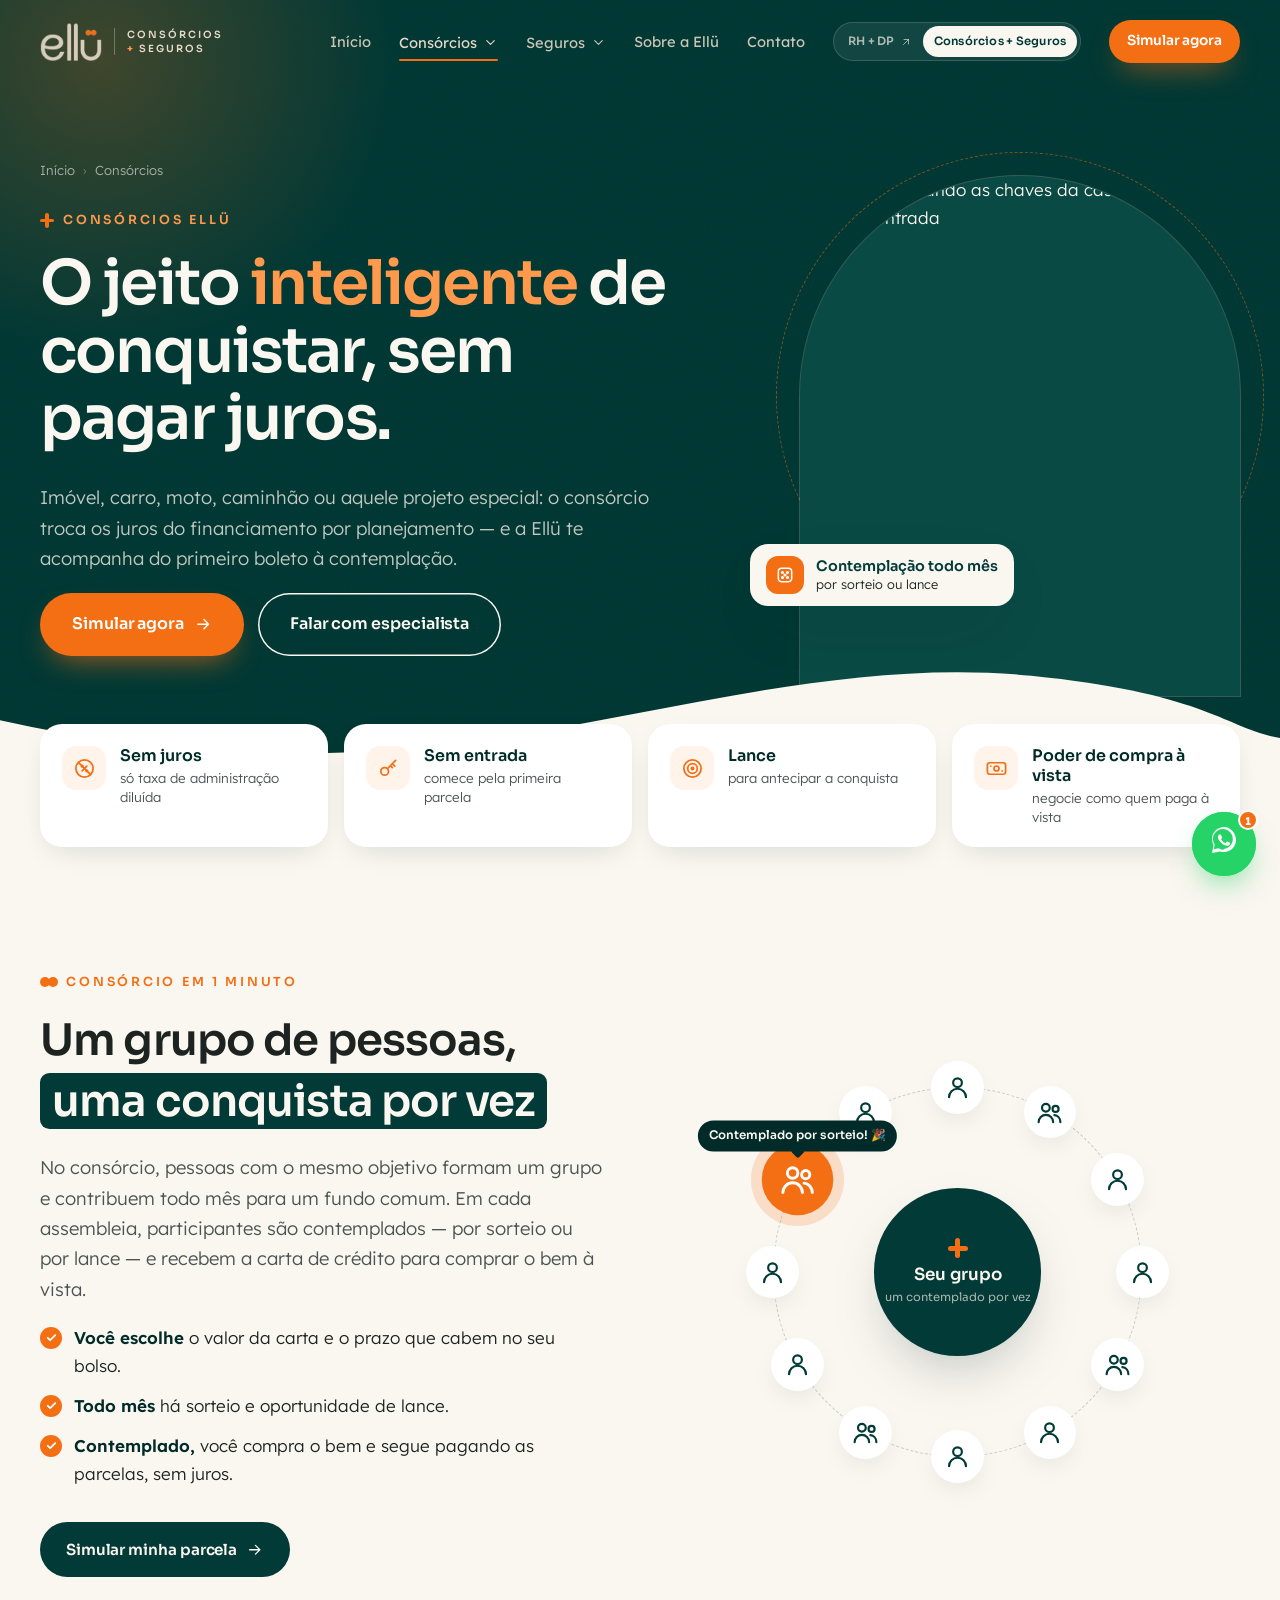
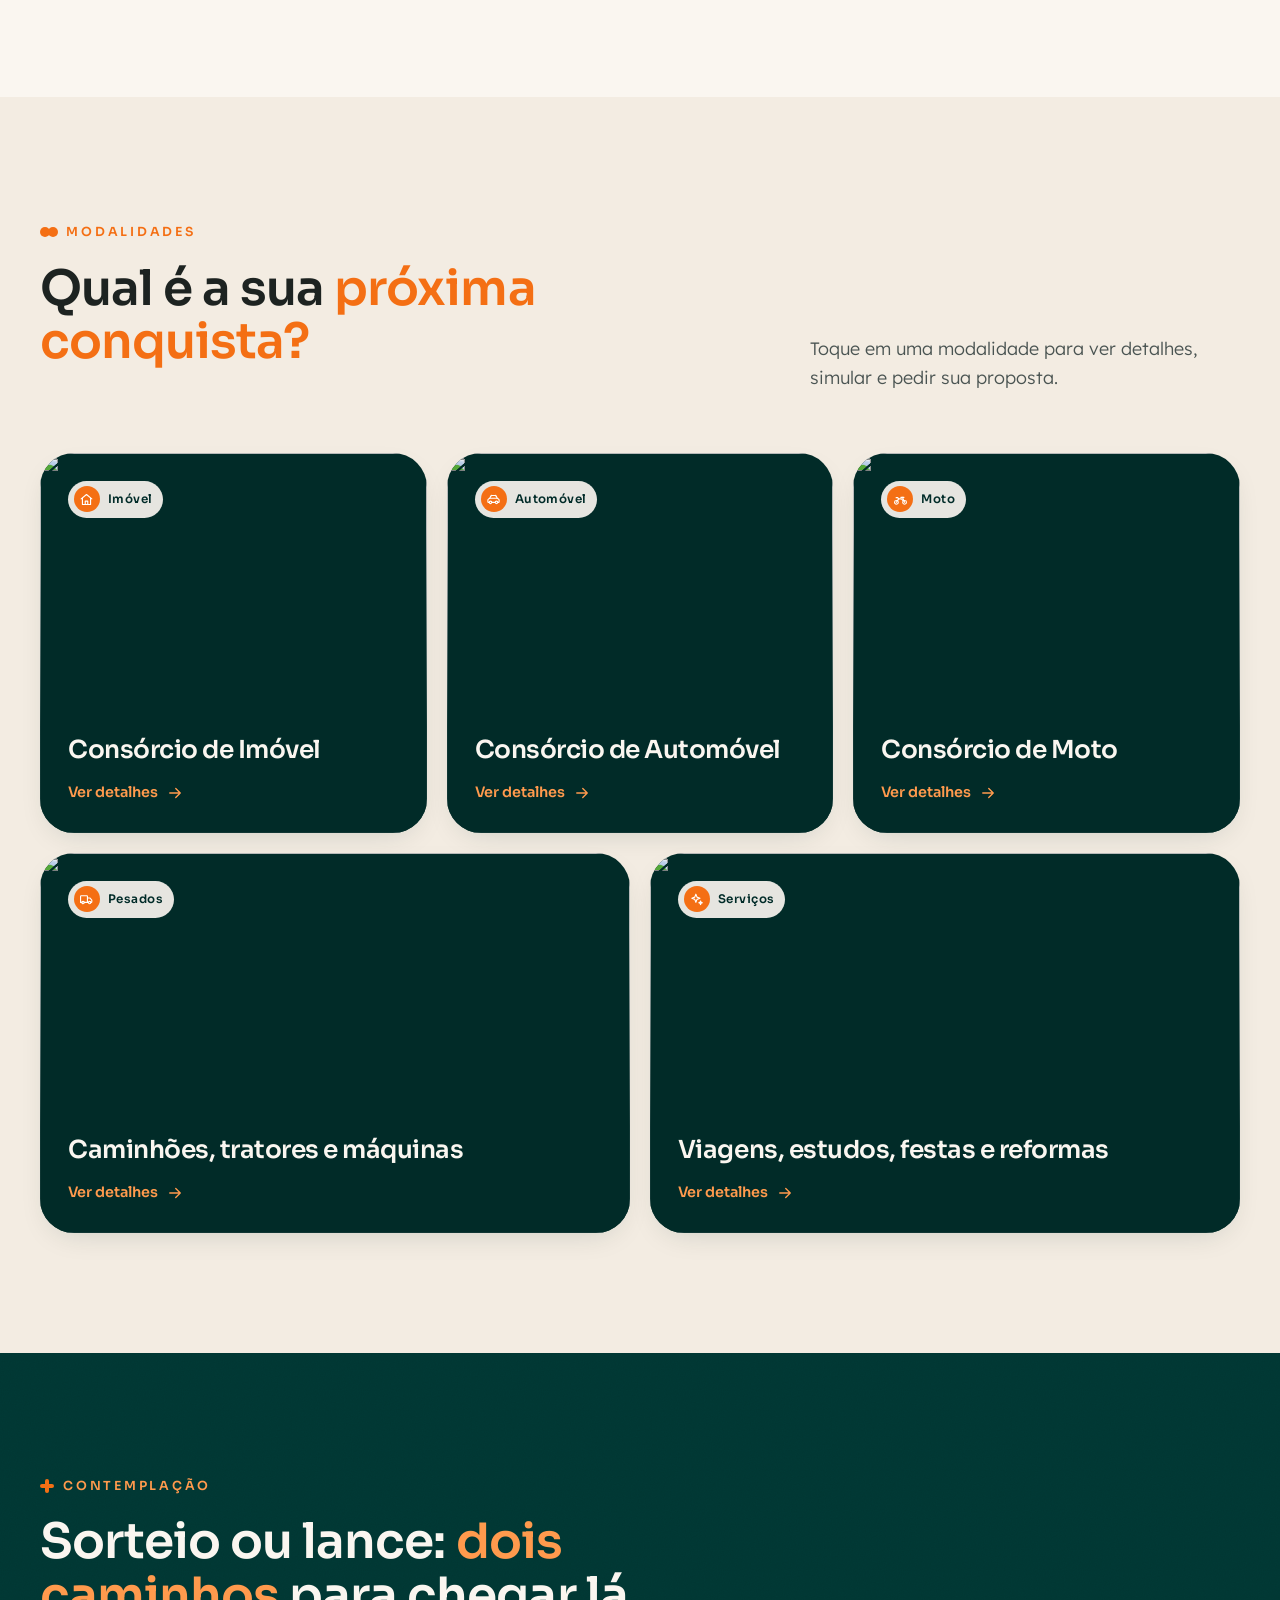
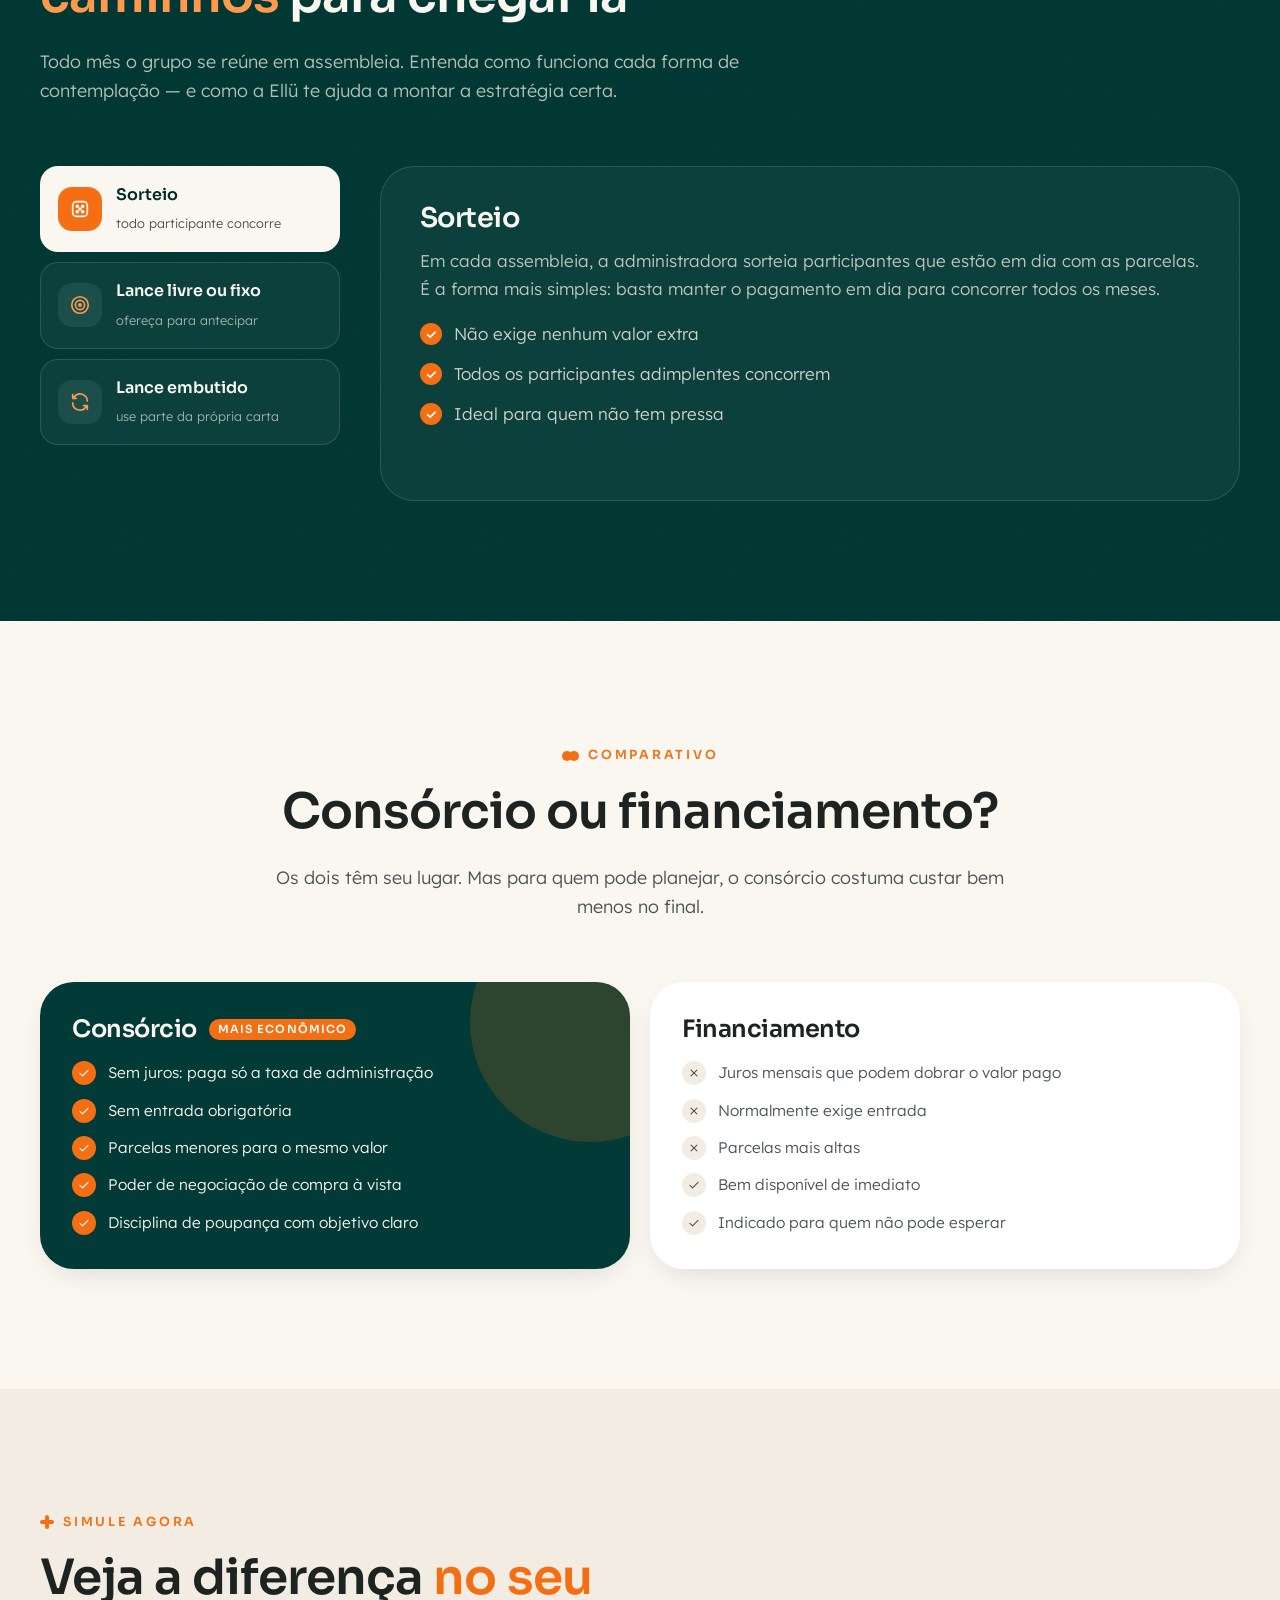
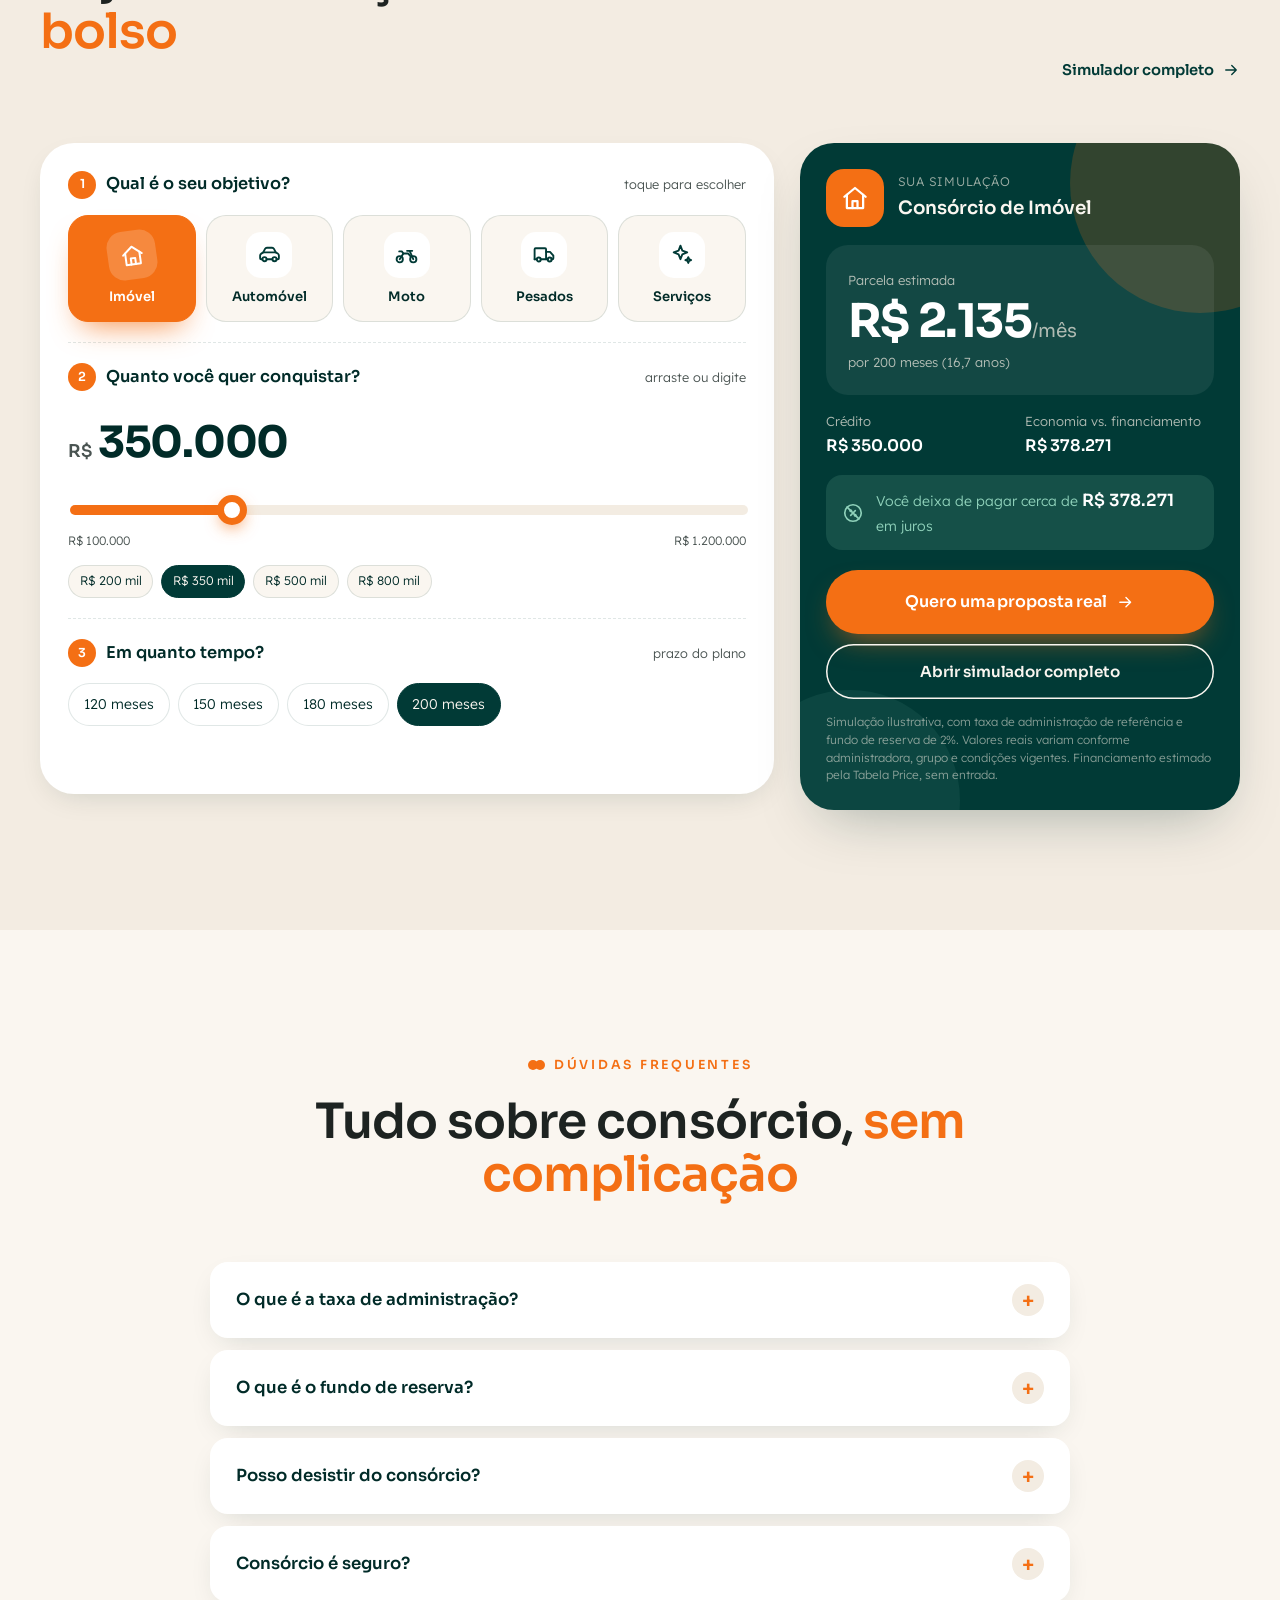
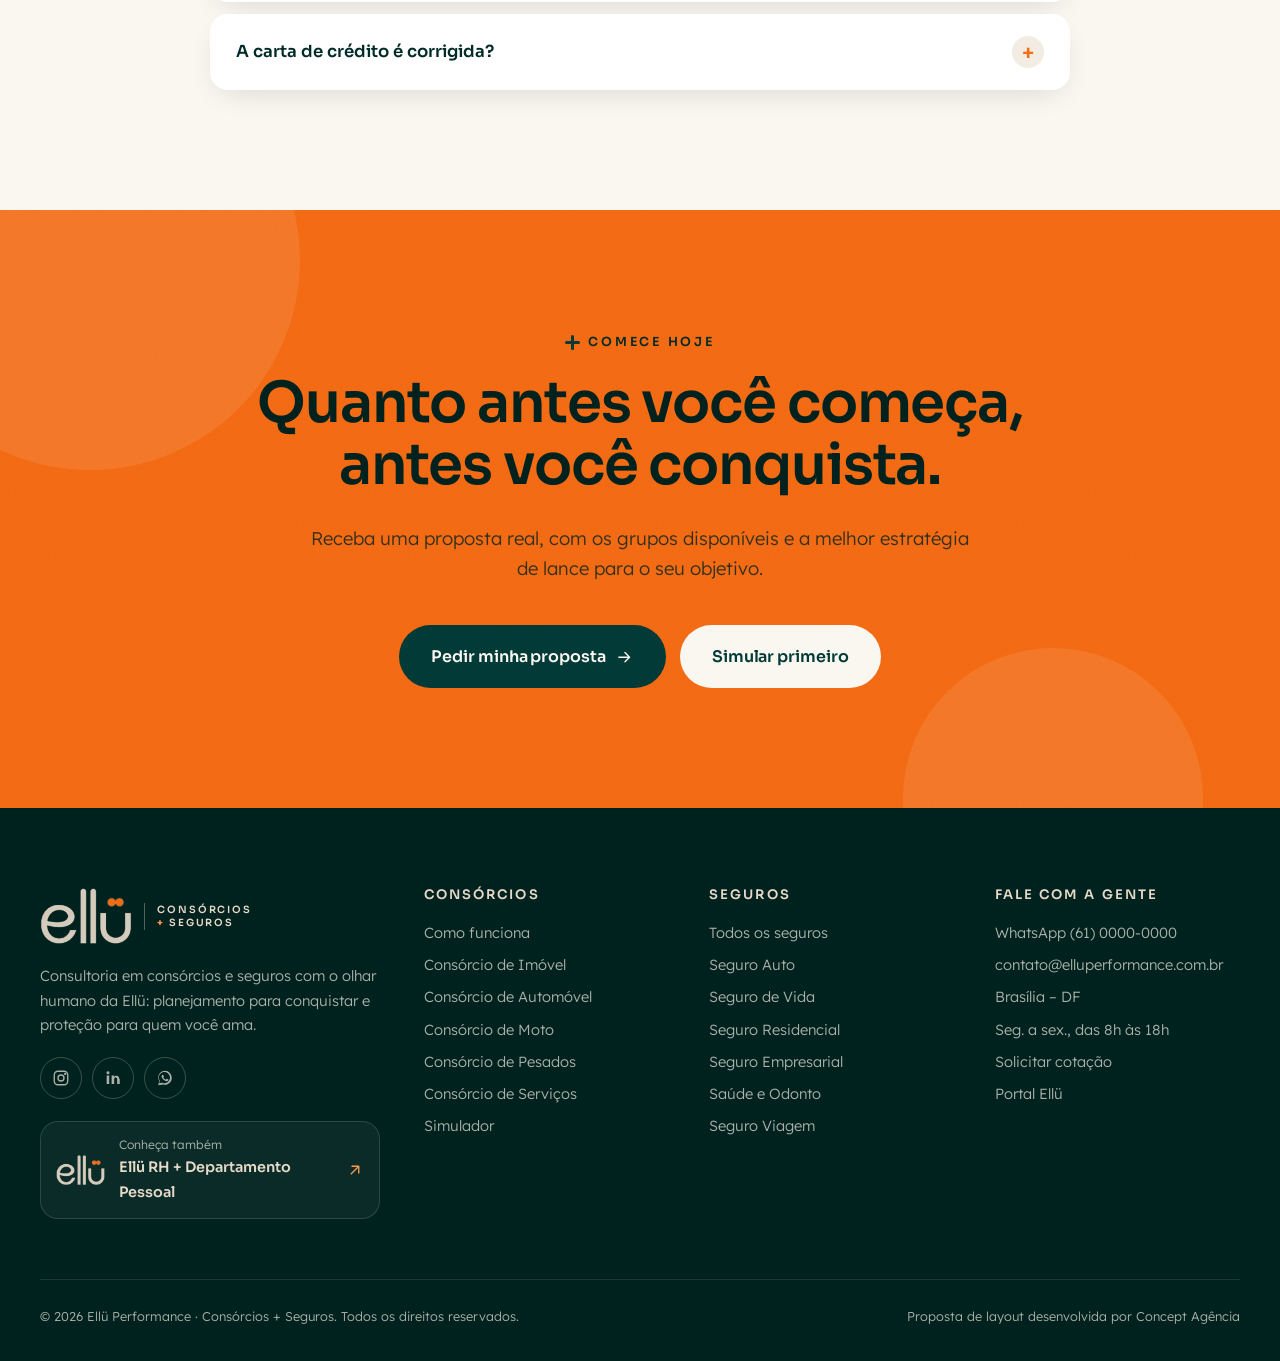
==== consorcios.html @ f81eda86 "Ellü Consórcios + Seguros: portal de escolha e site completo (proposta de layout) Portal interativo " ====
<!DOCTYPE html>
<html lang="pt-BR">
<head>
  <meta charset="UTF-8">
  <meta name="viewport" content="width=device-width, initial-scale=1">
  <title>Consórcios — Ellü Consórcios + Seguros</title>
  <meta name="description" content="Consórcio de imóvel, automóvel, moto, pesados e serviços: conquiste sem juros e com planejamento, com a consultoria da Ellü.">
  <meta name="robots" content="noindex, nofollow">
  <meta name="theme-color" content="#013A36">
  <link rel="icon" href="assets/img/logo-green.png">
  <link rel="preconnect" href="https://fonts.googleapis.com">
  <link rel="preconnect" href="https://fonts.gstatic.com" crossorigin>
  <link href="https://fonts.googleapis.com/css2?family=Lexend:wght@300;400;500&family=Sora:wght@300;400;600;700&display=swap" rel="stylesheet">
  <link rel="stylesheet" href="assets/css/style.css">
</head>
<body>
<script src="assets/js/data.js"></script>
<div data-header="consorcios"></div>

<main>
  <section class="page-hero page-hero--split grain on-dark">
    <div class="container">
      <div class="ph-copy">
        <nav class="crumbs reveal" aria-label="Você está em"><a href="home.html">Início</a><span aria-hidden="true">›</span><span>Consórcios</span></nav>
        <span class="eyebrow reveal"><span class="plus-mark"></span> Consórcios Ellü</span>
        <h1 class="reveal" data-delay="1">O jeito <span class="hl">inteligente</span> de conquistar, sem pagar juros.</h1>
        <p class="lead reveal" data-delay="2">Imóvel, carro, moto, caminhão ou aquele projeto especial: o consórcio troca os juros do financiamento por planejamento — e a Ellü te acompanha do primeiro boleto à contemplação.</p>
        <div class="btn-row reveal" data-delay="3">
          <a href="simulador.html" class="btn btn--orange btn--lg">Simular agora <i data-ico="arrow" style="width:1.15em;height:1.15em"></i></a>
          <a href="cotacao.html?g=consorcio" data-cotar="consorcio" data-origem="consórcios - hero" class="btn btn--ghost btn--lg">Falar com especialista</a>
        </div>
      </div>
      <div class="ph-visual reveal" data-delay="2">
        <span class="ring"></span>
        <div class="arch"><img src="https://images.unsplash.com/photo-1741156386380-0236c72eb6f9?auto=format&fit=crop&w=900&q=72" alt="Pessoa segurando as chaves da casa nova na porta de entrada"></div>
        <div class="float-card"><span class="ico" data-ico="dice"></span><span><strong>Contemplação todo mês</strong>por sorteio ou lance</span></div>
      </div>
    </div>
    <svg class="wave" viewBox="0 0 1440 120" preserveAspectRatio="none" aria-hidden="true"><path fill="#FAF6F0" d="M0 70c180 40 360 50 560 20S960 0 1160 20s220 60 280 70v30H0z"/></svg>
  </section>

  <div class="container">
    <div class="facts">
      <div class="fact reveal"><span class="ic" data-ico="noPercent"></span><span><b>Sem juros</b><span>só taxa de administração diluída</span></span></div>
      <div class="fact reveal" data-delay="1"><span class="ic" data-ico="key"></span><span><b>Sem entrada</b><span>comece pela primeira parcela</span></span></div>
      <div class="fact reveal" data-delay="2"><span class="ic" data-ico="target"></span><span><b>Lance</b><span>para antecipar a conquista</span></span></div>
      <div class="fact reveal" data-delay="3"><span class="ic" data-ico="cash"></span><span><b>Poder de compra à vista</b><span>negocie como quem paga à vista</span></span></div>
    </div>
  </div>

  <!-- O QUE É -->
  <section class="sec">
    <div class="container split">
      <div>
        <span class="eyebrow reveal"><span class="dots"></span> Consórcio em 1 minuto</span>
        <h2 class="reveal" data-delay="1">Um grupo de pessoas, <span class="hl-box">uma conquista por vez</span></h2>
        <p class="reveal lead" data-delay="2">No consórcio, pessoas com o mesmo objetivo formam um grupo e contribuem todo mês para um fundo comum. Em cada assembleia, participantes são contemplados — por sorteio ou por lance — e recebem a carta de crédito para comprar o bem à vista.</p>
        <ul class="check-list reveal" data-delay="3">
          <li><span><b>Você escolhe</b> o valor da carta e o prazo que cabem no seu bolso.</span></li>
          <li><span><b>Todo mês</b> há sorteio e oportunidade de lance.</span></li>
          <li><span><b>Contemplado,</b> você compra o bem e segue pagando as parcelas, sem juros.</span></li>
        </ul>
        <a href="simulador.html" class="btn btn--green reveal" data-delay="4">Simular minha parcela <i data-ico="arrow" style="width:1.15em;height:1.15em"></i></a>
      </div>
      <div class="reveal" data-delay="2">
        <div class="group-wheel" aria-label="Animação: um grupo de consórcio com participantes sendo contemplados">
          <span class="orbit"></span>
          <div class="core"><div><span class="plus-mark"></span><b>Seu grupo</b><small>um contemplado por vez</small></div></div>
        </div>
      </div>
    </div>
  </section>

  <!-- MODALIDADES -->
  <section class="sec sec--cream">
    <div class="container">
      <div class="sec-head sec-head--row">
        <div>
          <span class="eyebrow reveal"><span class="dots"></span> Modalidades</span>
          <h2 class="reveal" data-delay="1">Qual é a sua <span class="hl">próxima conquista?</span></h2>
        </div>
        <p class="reveal muted" data-delay="2" style="max-width:24em;margin:0">Toque em uma modalidade para ver detalhes, simular e pedir sua proposta.</p>
      </div>
      <div class="mods mods--5">
        <a class="mod reveal" data-tilt="6" href="servico.html?s=consorcio-imovel"><span class="mod__img"><img src="https://images.unsplash.com/photo-1758227365187-016878604d94?auto=format&fit=crop&w=800&q=70" alt=""></span><span class="tag"><i data-ico="house"></i> Imóvel</span><div class="mod__body"><h3>Consórcio de Imóvel</h3><p>Casa, apartamento, terreno, construção ou reforma — com FGTS e até 200 meses.</p><span class="more">Ver detalhes <i data-ico="arrow"></i></span></div></a>
        <a class="mod reveal" data-delay="1" data-tilt="6" href="servico.html?s=consorcio-auto"><span class="mod__img"><img src="https://images.unsplash.com/photo-1671719367451-7bf05ae9549c?auto=format&fit=crop&w=800&q=70" alt=""></span><span class="tag"><i data-ico="car"></i> Automóvel</span><div class="mod__body"><h3>Consórcio de Automóvel</h3><p>Carro 0 km ou seminovo, de qualquer marca, com parcelas sem juros.</p><span class="more">Ver detalhes <i data-ico="arrow"></i></span></div></a>
        <a class="mod reveal" data-delay="2" data-tilt="6" href="servico.html?s=consorcio-moto"><span class="mod__img"><img src="https://images.unsplash.com/photo-1558981806-ec527fa84c39?auto=format&fit=crop&w=800&q=70" alt=""></span><span class="tag"><i data-ico="moto"></i> Moto</span><div class="mod__body"><h3>Consórcio de Moto</h3><p>Do dia a dia à estrada, com parcelas leves e prazo de até 72 meses.</p><span class="more">Ver detalhes <i data-ico="arrow"></i></span></div></a>
        <a class="mod reveal" data-tilt="6" href="servico.html?s=consorcio-pesados"><span class="mod__img"><img src="https://images.unsplash.com/photo-1618582948377-cd7eb0e8cb14?auto=format&fit=crop&w=1000&q=70" alt=""></span><span class="tag"><i data-ico="truck"></i> Pesados</span><div class="mod__body"><h3>Caminhões, tratores e máquinas</h3><p>Renove a frota e modernize o campo — para PF, PJ e produtor rural.</p><span class="more">Ver detalhes <i data-ico="arrow"></i></span></div></a>
        <a class="mod reveal" data-delay="1" data-tilt="6" href="servico.html?s=consorcio-servicos"><span class="mod__img"><img src="https://images.unsplash.com/photo-1772305436753-e308844ecda2?auto=format&fit=crop&w=1000&q=70" alt=""></span><span class="tag"><i data-ico="spark"></i> Serviços</span><div class="mod__body"><h3>Viagens, estudos, festas e reformas</h3><p>Planos e experiências organizados, sem o peso do crédito pessoal.</p><span class="more">Ver detalhes <i data-ico="arrow"></i></span></div></a>
      </div>
    </div>
  </section>

  <!-- CONTEMPLAÇÃO -->
  <section class="sec sec--green grain on-dark">
    <div class="container">
      <div class="sec-head">
        <span class="eyebrow reveal"><span class="plus-mark"></span> Contemplação</span>
        <h2 class="reveal" data-delay="1">Sorteio ou lance: <span class="hl">dois caminhos</span> para chegar lá</h2>
        <p class="reveal" data-delay="2">Todo mês o grupo se reúne em assembleia. Entenda como funciona cada forma de contemplação — e como a Ellü te ajuda a montar a estratégia certa.</p>
      </div>
      <div class="ctabs reveal" data-delay="2" data-ctabs>
        <div class="ctabs__list" role="tablist">
          <button type="button" class="ctab is-on" role="tab"><span class="ic" data-ico="dice"></span><span><b>Sorteio</b><small>todo participante concorre</small></span></button>
          <button type="button" class="ctab" role="tab"><span class="ic" data-ico="target"></span><span><b>Lance livre ou fixo</b><small>ofereça para antecipar</small></span></button>
          <button type="button" class="ctab" role="tab"><span class="ic" data-ico="refresh"></span><span><b>Lance embutido</b><small>use parte da própria carta</small></span></button>
        </div>
        <div>
          <div class="ctab__pane is-on">
            <h3>Sorteio</h3>
            <p>Em cada assembleia, a administradora sorteia participantes que estão em dia com as parcelas. É a forma mais simples: basta manter o pagamento em dia para concorrer todos os meses.</p>
            <ul class="check-list"><li>Não exige nenhum valor extra</li><li>Todos os participantes adimplentes concorrem</li><li>Ideal para quem não tem pressa</li></ul>
          </div>
          <div class="ctab__pane">
            <h3>Lance livre ou fixo</h3>
            <p>No lance, você oferece um valor para antecipar parcelas. No lance livre, vence quem oferecer o maior percentual; no lance fixo, o percentual é definido pelo grupo e há desempate por sorteio.</p>
            <ul class="check-list"><li>Pode usar recursos próprios ou FGTS (no imóvel)</li><li>Reduz o saldo devedor ou o prazo</li><li>A Ellü analisa o histórico de lances de cada grupo</li></ul>
          </div>
          <div class="ctab__pane">
            <h3>Lance embutido</h3>
            <p>Permite usar parte da própria carta de crédito como lance, sem precisar ter todo o valor em mãos. É uma estratégia poderosa para antecipar a contemplação — com planejamento.</p>
            <ul class="check-list"><li>Não exige dinheiro extra imediato</li><li>Disponível em muitos grupos, conforme as regras</li><li>Simulamos o crédito líquido para você decidir com segurança</li></ul>
          </div>
        </div>
      </div>
    </div>
  </section>

  <!-- COMPARATIVO -->
  <section class="sec">
    <div class="container">
      <div class="sec-head center">
        <span class="eyebrow reveal"><span class="dots"></span> Comparativo</span>
        <h2 class="reveal" data-delay="1">Consórcio ou financiamento?</h2>
        <p class="reveal" data-delay="2">Os dois têm seu lugar. Mas para quem pode planejar, o consórcio costuma custar bem menos no final.</p>
      </div>
      <div class="versus">
        <div class="vs-card vs-card--win reveal">
          <h3>Consórcio <span class="pill-tag">Mais econômico</span></h3>
          <ul class="vs-list">
            <li><i data-ico="check"></i>Sem juros: paga só a taxa de administração</li>
            <li><i data-ico="check"></i>Sem entrada obrigatória</li>
            <li><i data-ico="check"></i>Parcelas menores para o mesmo valor</li>
            <li><i data-ico="check"></i>Poder de negociação de compra à vista</li>
            <li><i data-ico="check"></i>Disciplina de poupança com objetivo claro</li>
          </ul>
        </div>
        <div class="vs-card reveal" data-delay="1">
          <h3>Financiamento</h3>
          <ul class="vs-list">
            <li><i data-ico="x"></i>Juros mensais que podem dobrar o valor pago</li>
            <li><i data-ico="x"></i>Normalmente exige entrada</li>
            <li><i data-ico="x"></i>Parcelas mais altas</li>
            <li><i data-ico="check"></i>Bem disponível de imediato</li>
            <li><i data-ico="check"></i>Indicado para quem não pode esperar</li>
          </ul>
        </div>
      </div>
    </div>
  </section>

  <!-- SIMULADOR -->
  <section class="sec sec--cream" id="simule">
    <div class="container">
      <div class="sec-head sec-head--row">
        <div>
          <span class="eyebrow reveal"><span class="plus-mark"></span> Simule agora</span>
          <h2 class="reveal" data-delay="1">Veja a diferença <span class="hl">no seu bolso</span></h2>
        </div>
        <a href="simulador.html" class="link-arrow reveal">Simulador completo <i data-ico="arrow"></i></a>
      </div>
      <div class="reveal"><div data-sim data-compact></div></div>
    </div>
  </section>

  <!-- FAQ -->
  <section class="sec">
    <div class="container">
      <div class="sec-head center">
        <span class="eyebrow reveal"><span class="dots"></span> Dúvidas frequentes</span>
        <h2 class="reveal" data-delay="1">Tudo sobre consórcio, <span class="hl">sem complicação</span></h2>
      </div>
      <div class="faq">
        <details class="reveal"><summary>O que é a taxa de administração?</summary><p>É a remuneração da administradora pela gestão do grupo. Ela é definida em contrato, aplicada sobre o valor do crédito e diluída ao longo de todas as parcelas.</p></details>
        <details class="reveal"><summary>O que é o fundo de reserva?</summary><p>Um pequeno percentual que protege o grupo contra inadimplência. Ao final do grupo, o saldo não utilizado é devolvido aos participantes.</p></details>
        <details class="reveal"><summary>Posso desistir do consórcio?</summary><p>Sim. Quem desiste deixa de pagar e recebe os valores pagos, conforme as regras do contrato — normalmente quando é sorteado como desistente ou ao fim do grupo.</p></details>
        <details class="reveal"><summary>Consórcio é seguro?</summary><p>Sim. O sistema de consórcios é regulamentado e fiscalizado pelo Banco Central. A Ellü trabalha apenas com administradoras autorizadas e sólidas.</p></details>
        <details class="reveal"><summary>A carta de crédito é corrigida?</summary><p>Sim. Ela é reajustada periodicamente por um índice definido em contrato, para acompanhar a variação de preço dos bens.</p></details>
      </div>
    </div>
  </section>

  <section class="sec sec--orange grain cta-band">
    <div class="bubbles" aria-hidden="true"><span style="width:420px;height:420px;left:-120px;top:-160px"></span><span style="width:300px;height:300px;right:6%;bottom:-140px"></span></div>
    <div class="container" style="position:relative">
      <span class="eyebrow reveal"><span class="plus-mark"></span> Comece hoje</span>
      <h2 class="reveal" data-delay="1">Quanto antes você começa, antes você conquista.</h2>
      <p class="reveal" data-delay="2">Receba uma proposta real, com os grupos disponíveis e a melhor estratégia de lance para o seu objetivo.</p>
      <div class="btn-row reveal" data-delay="3">
        <a href="cotacao.html?g=consorcio" data-cotar="consorcio" data-origem="consórcios - cta" class="btn btn--green btn--lg">Pedir minha proposta <i data-ico="arrow" style="width:1.15em;height:1.15em"></i></a>
        <a href="simulador.html" class="btn btn--cream btn--lg">Simular primeiro</a>
      </div>
    </div>
  </section>
</main>

<div data-footer></div>
<script src="assets/js/main.js"></script>
<script src="assets/js/cotacao.js"></script>
<script src="assets/js/simulador.js"></script>
</body>
</html>
---- assets/css/style.css ----
/* =========================================================
   ELLÜ CONSÓRCIOS + SEGUROS — Proposta de site (Concept Agência)
   Base visual herdada do site Ellü Performance: verde-petróleo,
   laranja vibrante, creme quente, arcos, círculos e grão.
   Identidade própria da nova frente: o "+" como símbolo
   (conquistar + proteger) e o verde-menta como cor da proteção.
   ========================================================= */

:root {
  --green-950: #00221F;
  --green-900: #012B28;
  --green-800: #013A36;
  --green-700: #0A4A44;
  --green-600: #145C54;
  --orange: #F46F14;
  --orange-600: #DE5E07;
  --orange-300: #FF9A4D;
  --orange-50: #FFF3EA;
  --cream: #E6D9C8;
  --cream-100: #F3ECE2;
  --cream-50: #FAF6F0;
  --mint: #8FD1BA;
  --teal: #1E8A6B;
  --teal-50: #E8F4EF;
  --sun: #F2A93B;
  --ink: #1D2321;
  --ink-soft: #4A5452;
  --line: rgba(1, 58, 54, .12);
  --line-dark: rgba(230, 217, 200, .16);

  --font-display: "Sora", system-ui, sans-serif;
  --font-body: "Lexend", system-ui, sans-serif;

  --radius: 22px;
  --radius-lg: 34px;
  --shadow: 0 24px 60px -24px rgba(1, 43, 40, .35);
  --shadow-soft: 0 10px 30px -12px rgba(1, 43, 40, .18);
  --ease: cubic-bezier(.22, 1, .36, 1);
  --spring: cubic-bezier(.34, 1.56, .64, 1);
  --container: 1200px;
  --grain: url("data:image/svg+xml;utf8,<svg xmlns='http://www.w3.org/2000/svg' width='180' height='180'><filter id='n'><feTurbulence type='fractalNoise' baseFrequency='.85' numOctaves='3' stitchTiles='stitch'/><feColorMatrix values='0 0 0 0 0  0 0 0 0 0  0 0 0 0 0  0 0 0 .55 0'/></filter><rect width='100%' height='100%' filter='url(%23n)'/></svg>");
}

*, *::before, *::after { box-sizing: border-box; }
html { scroll-behavior: smooth; -webkit-text-size-adjust: 100%; }
body {
  margin: 0; font-family: var(--font-body); font-weight: 300; font-size: 17px; line-height: 1.65;
  color: var(--ink); background: var(--cream-50); -webkit-font-smoothing: antialiased; overflow-x: hidden;
}
main { overflow-x: clip; }
img { max-width: 100%; display: block; }
a { color: inherit; text-decoration: none; }
button { font: inherit; cursor: pointer; color: inherit; }
h1, h2, h3, h4 { font-family: var(--font-display); font-weight: 600; line-height: 1.1; margin: 0 0 .5em; letter-spacing: -.02em; }
p { margin: 0 0 1em; }
strong, b { font-weight: 600; }
svg { flex: none; }
[data-ico] { display: inline-grid; place-items: center; }
[data-ico] svg { width: 100%; height: 100%; }

.container { width: min(var(--container), 100% - 40px); margin-inline: auto; }
.sr-only { position: absolute; width: 1px; height: 1px; overflow: hidden; clip: rect(0 0 0 0); white-space: nowrap; }
.center { text-align: center; }

.grain { position: relative; isolation: isolate; }
.grain::after {
  content: ""; position: absolute; inset: 0; z-index: -1; pointer-events: none;
  background-image: var(--grain); opacity: .13; mix-blend-mode: overlay;
}

/* Brand motif: os dois pontos do "ü" */
.dots { display: inline-flex; align-items: center; vertical-align: middle; }
.dots::before, .dots::after { content: ""; width: .62em; height: .62em; border-radius: 50%; background: var(--orange); }
.dots::after { margin-left: -.14em; }

/* Novo símbolo: o "+" de Consórcios + Seguros */
.plus-mark { position: relative; display: inline-block; width: 1em; height: 1em; vertical-align: middle; }
.plus-mark::before, .plus-mark::after { content: ""; position: absolute; border-radius: 99px; background: var(--orange); }
.plus-mark::before { left: 37%; right: 37%; top: 0; bottom: 0; }
.plus-mark::after { top: 37%; bottom: 37%; left: 0; right: 0; }
.plus-mark--mint::before, .plus-mark--mint::after { background: var(--mint); }

.eyebrow {
  display: inline-flex; align-items: center; gap: .7em;
  font-family: var(--font-display); font-size: .78rem; font-weight: 600;
  letter-spacing: .22em; text-transform: uppercase; color: var(--orange); margin-bottom: 1.2rem;
}
.eyebrow .dots { font-size: 1rem; }
.eyebrow .plus-mark { font-size: .9rem; }
.on-dark .eyebrow { color: var(--orange-300); }

.hl { color: var(--orange); }
.on-dark .hl { color: var(--orange-300); }
.hl-mint { color: var(--mint); }
.hl-box {
  display: inline; background: var(--green-800); color: var(--cream-50);
  padding: .02em .28em; border-radius: .22em; box-decoration-break: clone; -webkit-box-decoration-break: clone;
}
.hl-box--orange { background: var(--orange); color: #fff; }
h1:has(.hl-box), h2:has(.hl-box) { line-height: 1.38; }
.lead { font-size: 1.15rem; color: var(--ink-soft); }
.on-dark .lead { color: rgba(243, 236, 226, .8); }
.muted { color: var(--ink-soft); }
.tiny { font-size: .8rem; }

/* ---------- Buttons ---------- */
.btn {
  display: inline-flex; align-items: center; justify-content: center; gap: .6em;
  border: 0; border-radius: 999px; padding: 1em 1.7em;
  font-family: var(--font-display); font-weight: 600; font-size: .95rem; letter-spacing: -.005em;
  transition: transform .35s var(--ease), box-shadow .35s var(--ease), background .25s, color .25s;
  white-space: nowrap; position: relative;
}
.btn svg { width: 1.15em; height: 1.15em; transition: transform .35s var(--ease); }
.btn:hover svg.arr, .btn:hover .arr svg { transform: translateX(3px); }
.btn--orange { background: var(--orange); color: #fff; box-shadow: 0 14px 30px -12px rgba(244, 111, 20, .7); }
.btn--orange:hover { background: var(--orange-600); transform: translateY(-2px); }
.btn--green { background: var(--green-800); color: var(--cream-50); }
.btn--green:hover { background: var(--green-700); transform: translateY(-2px); }
.btn--ghost { background: transparent; color: currentColor; box-shadow: inset 0 0 0 1.5px currentColor; }
.btn--ghost:hover { background: rgba(255,255,255,.08); transform: translateY(-2px); }
.btn--ghost-dark { background: transparent; color: var(--green-800); box-shadow: inset 0 0 0 1.5px var(--green-800); }
.btn--ghost-dark:hover { background: var(--green-800); color: var(--cream-50); transform: translateY(-2px); }
.btn--cream { background: var(--cream-50); color: var(--green-800); }
.btn--cream:hover { background: #fff; transform: translateY(-2px); }
.btn--wa { background: #25D366; color: #fff; box-shadow: 0 14px 30px -12px rgba(37,211,102,.7); }
.btn--wa:hover { background: #1EBE5A; transform: translateY(-2px); }
.btn--lg { padding: 1.15em 2em; font-size: 1rem; }
.btn--sm { padding: .7em 1.2em; font-size: .85rem; }
.btn--block { width: 100%; }
.btn[disabled] { opacity: .45; pointer-events: none; }
.btn-row { display: flex; flex-wrap: wrap; gap: 14px; }
.link-arrow { display: inline-flex; align-items: center; gap: 8px; font-family: var(--font-display); font-weight: 600; font-size: .92rem; color: var(--green-800); transition: gap .35s var(--ease), color .25s; }
.link-arrow svg { width: 18px; height: 18px; }
.link-arrow:hover { gap: 14px; color: var(--orange); }

/* ---------- Header ---------- */
.site-header { position: fixed; inset: 0 0 auto; z-index: 50; transition: background .4s var(--ease), box-shadow .4s, padding .4s var(--ease); padding: 20px 0; }
.site-header.is-solid { background: rgba(1, 43, 40, .95); backdrop-filter: blur(14px); -webkit-backdrop-filter: blur(14px); padding: 10px 0; box-shadow: 0 10px 30px -18px rgba(0,0,0,.5); }
.site-header > .container { display: flex; align-items: center; justify-content: space-between; gap: 20px; }
.brand { display: inline-flex; align-items: center; gap: 12px; color: var(--cream); position: relative; z-index: 2; }
.brand img { height: 38px; width: auto; transition: height .4s var(--ease); }
.site-header.is-solid .brand img { height: 32px; }
.brand__sub {
  font-family: var(--font-display); font-size: .62rem; font-weight: 600; letter-spacing: .2em; text-transform: uppercase; line-height: 1.35;
  padding-left: 12px; border-left: 1px solid rgba(230,217,200,.35); color: var(--cream);
}
.brand__sub b { color: var(--orange-300); font-weight: 700; }

.nav { display: flex; align-items: center; gap: 28px; }
.nav__link {
  color: var(--cream); font-size: .92rem; font-weight: 400; position: relative; opacity: .88; background: none; border: 0; padding: 0;
  display: inline-flex; align-items: center; gap: 6px;
}
.nav__link::after {
  content: ""; position: absolute; left: 0; right: 0; bottom: -6px; height: 2px; border-radius: 2px;
  background: var(--orange); transform: scaleX(0); transform-origin: left; transition: transform .35s var(--ease);
}
.nav__link:hover, .nav__link.is-active { opacity: 1; }
.nav__link:hover::after, .nav__link.is-active::after { transform: scaleX(1); }
.nav__link svg { width: 15px; height: 15px; transition: transform .35s var(--ease); }
.nav .btn { padding: .75em 1.3em; font-size: .86rem; }

/* Switch entre as duas frentes da Ellü */
.front-switch {
  display: inline-flex; align-items: center; padding: 4px; border-radius: 999px; background: rgba(255,255,255,.07);
  box-shadow: inset 0 0 0 1px rgba(230,217,200,.18); font-family: var(--font-display); font-size: .72rem; font-weight: 600; letter-spacing: .02em;
}
.front-switch a { padding: .55em .95em; border-radius: 999px; color: rgba(243,236,226,.7); transition: color .25s, background .25s; display: inline-flex; align-items: center; gap: 5px; white-space: nowrap; }
.front-switch a:hover { color: var(--cream-50); }
.front-switch a.is-on { background: var(--cream-50); color: var(--green-800); }
.front-switch svg { width: 12px; height: 12px; }

/* Mega dropdown */
.nav-drop { position: relative; }
.nav-drop__menu {
  position: absolute; top: calc(100% + 22px); left: 50%; width: 560px; padding: 10px;
  background: var(--cream-50); border-radius: 24px; box-shadow: var(--shadow);
  display: grid; grid-template-columns: 1fr 1fr; gap: 4px;
  opacity: 0; visibility: hidden; transform: translate(-50%, 8px);
  transition: opacity .3s var(--ease), transform .3s var(--ease), visibility .3s;
}
.nav-drop__menu::before { content: ""; position: absolute; left: 0; right: 0; top: -24px; height: 24px; }
.nav-drop.is-open .nav-drop__menu { opacity: 1; visibility: visible; transform: translate(-50%, 0); }
.nav-drop.is-open .nav__link svg { transform: rotate(180deg); }
@media (hover: hover) and (min-width: 1081px) {
  .nav-drop:hover .nav-drop__menu { opacity: 1; visibility: visible; transform: translate(-50%, 0); }
  .nav-drop:hover .nav__link { opacity: 1; }
  .nav-drop:hover .nav__link svg { transform: rotate(180deg); }
}
.mm-item { display: flex; gap: 12px; align-items: center; padding: 10px 12px; border-radius: 16px; color: var(--ink); transition: background .25s; }
.mm-item:hover, .mm-item.is-active { background: var(--cream-100); }
.mm-item .ic { width: 42px; height: 42px; border-radius: 13px; background: var(--cream-100); color: var(--green-800); display: grid; place-items: center; flex: none; transition: background .3s, color .3s, transform .45s var(--spring); }
.mm-item .ic svg { width: 22px; height: 22px; }
.mm-item:hover .ic { background: var(--orange); color: #fff; transform: rotate(-8deg) scale(1.06); }
.mm-item--seg:hover .ic { background: var(--teal); }
.mm-item b { display: block; font-family: var(--font-display); font-weight: 600; font-size: .9rem; color: var(--green-900); line-height: 1.25; }
.mm-item small { display: block; font-size: .76rem; color: var(--ink-soft); line-height: 1.35; }
.mm-foot {
  grid-column: 1 / -1; margin-top: 4px; display: flex; align-items: center; justify-content: space-between; gap: 14px;
  background: var(--green-800); color: var(--cream-50); border-radius: 18px; padding: 14px 16px; font-size: .84rem;
}
.mm-foot b { font-family: var(--font-display); color: var(--orange-300); display: block; font-size: .92rem; }
.mm-foot .btn { flex: none; }

.nav-toggle { display: none; background: none; border: 0; width: 44px; height: 44px; padding: 10px; color: var(--cream); position: relative; z-index: 2; }
.nav-toggle span { display: block; height: 2px; background: currentColor; border-radius: 2px; margin: 5px 0; transition: transform .3s, opacity .3s; }

/* ---------- Hero (home) ---------- */
.hero { position: relative; background: var(--green-800); color: var(--cream-50); padding: 140px 0 0; overflow: hidden; }
.hero::before {
  content: ""; position: absolute; width: 820px; height: 820px; border-radius: 50%; right: -200px; top: -200px;
  background: radial-gradient(circle, rgba(20,92,84,.9), rgba(20,92,84,0) 68%);
}
.hero::after {
  content: ""; position: absolute; width: 520px; height: 520px; border-radius: 50%; left: -260px; bottom: -120px;
  background: radial-gradient(circle, rgba(244,111,20,.22), rgba(244,111,20,0) 66%);
}
.hero > .container { position: relative; z-index: 1; display: grid; grid-template-columns: 1.08fr .92fr; gap: 40px; align-items: end; }
.hero h1 { font-size: clamp(2.3rem, 4.3vw, 3.85rem); letter-spacing: -.035em; line-height: 1.05; margin-bottom: .5em; }
.hero h1 .ln { display: block; }
.hero h1 .thin { font-weight: 300; }
.hero-copy { padding-bottom: 150px; }
.hero-copy .lead { max-width: 31em; margin-bottom: 2em; }
.hero-proof { display: flex; flex-wrap: wrap; gap: 10px 22px; margin-top: 34px; font-size: .88rem; color: rgba(243,236,226,.75); }
.hero-proof span { display: inline-flex; align-items: center; gap: 8px; }
.hero-proof svg { width: 18px; height: 18px; color: var(--mint); }

.hero-visual { position: relative; justify-self: center; width: min(500px, 100%); height: 100%; min-height: 560px; }
.arch { position: relative; border-radius: 999px 999px 0 0; overflow: hidden; background: var(--green-700); }
.arch img { width: 100%; height: 100%; object-fit: cover; }
.hero-visual .arch--main { position: absolute; right: 0; bottom: 0; width: 82%; aspect-ratio: 400 / 540; box-shadow: 0 0 0 1px rgba(230,217,200,.22); }
.hero-visual .arch--small {
  position: absolute; left: 0; bottom: 120px; width: 38%; aspect-ratio: 3 / 4; border-radius: 999px; z-index: 2;
  border: 6px solid var(--green-800); box-shadow: var(--shadow);
}
.hero-visual .ring {
  position: absolute; right: -30px; bottom: 210px; width: 92%; aspect-ratio: 1; border: 1.5px dashed rgba(244,111,20,.55); border-radius: 50%;
  pointer-events: none; animation: spin 50s linear infinite;
}
@keyframes spin { to { transform: rotate(360deg); } }
.float-card {
  position: absolute; background: var(--cream-50); color: var(--ink); border-radius: 18px; z-index: 3;
  padding: 12px 16px; box-shadow: var(--shadow); font-size: .8rem; line-height: 1.35; display: flex; gap: 12px; align-items: center;
  animation: bob 6s ease-in-out infinite;
}
.float-card strong { display: block; font-family: var(--font-display); font-size: .9rem; color: var(--green-800); }
.float-card .ico { width: 38px; height: 38px; border-radius: 12px; display: grid; place-items: center; background: var(--orange); color: #fff; flex: none; }
.float-card .ico svg { width: 20px; height: 20px; }
.float-card .ico--teal { background: var(--teal); }
.hero-visual .float-card--a { left: -40px; top: 18%; }
.hero-visual .float-card--b { right: -36px; bottom: 26%; animation-delay: -3s; }
@keyframes bob { 50% { transform: translateY(-10px); } }
.floaty { position: absolute; z-index: 1; opacity: .9; animation: bob 7s ease-in-out infinite; }
.floaty--plus { width: 34px; height: 34px; }
.wave { display: block; width: 100%; height: auto; margin-top: -1px; }
.hero > .wave { position: relative; z-index: 2; margin-top: -3vw; margin-bottom: -2px; }

/* ---------- Quick choice (sob o hero) ---------- */
.quick { position: relative; z-index: 5; margin-top: -120px; }
.quick__card {
  background: #fff; border-radius: 30px; box-shadow: 0 30px 80px -30px rgba(1,43,40,.45); padding: 26px 28px 28px;
  display: grid; grid-template-columns: 280px 1fr; gap: 28px; align-items: center;
}
.quick__title { font-family: var(--font-display); font-weight: 600; font-size: 1.35rem; color: var(--green-900); line-height: 1.2; margin-bottom: 14px; }
.tabs { display: inline-flex; background: var(--cream-100); border-radius: 999px; padding: 5px; position: relative; }
.tabs button {
  position: relative; z-index: 1; border: 0; background: none; padding: .7em 1.2em; border-radius: 999px;
  font-family: var(--font-display); font-weight: 600; font-size: .86rem; color: var(--ink-soft); transition: color .3s; display: inline-flex; align-items: center; gap: 7px;
}
.tabs button svg { width: 17px; height: 17px; }
.tabs button.is-on { color: #fff; }
.tabs .pill { position: absolute; top: 5px; bottom: 5px; left: 5px; border-radius: 999px; background: var(--orange); transition: transform .45s var(--ease), width .45s var(--ease), background .4s; }
.tabs[data-on="1"] .pill { background: var(--teal); }
.quick__panes { position: relative; }
.quick__pane { display: none; grid-template-columns: repeat(auto-fit, minmax(118px, 1fr)); gap: 10px; animation: paneIn .5s var(--ease); }
.quick__pane.is-on { display: grid; }
@keyframes paneIn { from { opacity: 0; transform: translateY(10px); } to { opacity: 1; transform: none; } }
.qchip {
  display: flex; flex-direction: column; align-items: center; justify-content: center; text-align: center; gap: 10px; padding: 18px 10px 16px;
  border-radius: 20px; background: var(--cream-50); border: 1.5px solid transparent; font-family: var(--font-display); font-weight: 600; font-size: .86rem; color: var(--green-900);
  transition: transform .4s var(--spring), border-color .3s, background .3s, box-shadow .3s;
}
.qchip .ic { width: 50px; height: 50px; border-radius: 16px; background: #fff; color: var(--green-800); display: grid; place-items: center; transition: background .3s, color .3s, transform .5s var(--spring); }
.qchip .ic svg { width: 26px; height: 26px; }
.qchip:hover { transform: translateY(-5px); border-color: var(--orange); background: var(--orange-50); box-shadow: var(--shadow-soft); }
.qchip:hover .ic { background: var(--orange); color: #fff; transform: rotate(-8deg) scale(1.08); }
.quick__pane--seg .qchip:hover { border-color: var(--teal); background: var(--teal-50); }
.quick__pane--seg .qchip:hover .ic { background: var(--teal); }
.qchip--sim { background: var(--green-800); color: var(--cream-50); }
.qchip--sim .ic { background: rgba(255,255,255,.1); color: var(--orange-300); }
.qchip--sim:hover { background: var(--green-700); border-color: var(--green-700); }

/* ---------- Marquee ---------- */
.marquee {
  width: min(var(--container), 100% - 40px); margin: 40px auto 0; overflow: hidden; padding: 22px 0;
  border-block: 1px solid var(--line); color: var(--green-800);
  -webkit-mask-image: linear-gradient(90deg, transparent, #000 12%, #000 88%, transparent);
          mask-image: linear-gradient(90deg, transparent, #000 12%, #000 88%, transparent);
}
.marquee__track { display: flex; gap: 40px; width: max-content; animation: marquee 48s linear infinite; }
.marquee span { font-family: var(--font-display); font-weight: 400; font-size: 1.05rem; display: inline-flex; align-items: center; gap: 40px; white-space: nowrap; }
.marquee span::after { content: "+"; font-weight: 700; color: var(--orange); font-size: 1.2rem; }
@keyframes marquee { to { transform: translateX(-50%); } }

/* ---------- Sections ---------- */
.sec { padding: 120px 0; position: relative; }
.sec--tight { padding: 90px 0; }
.sec--cream { background: var(--cream-100); }
.sec--green { background: var(--green-800); color: var(--cream-50); }
.sec--deep { background: var(--green-900); color: var(--cream-50); }
.sec--orange { background: var(--orange); color: var(--green-950); overflow: hidden; }
.sec-head { max-width: 760px; margin-bottom: 60px; }
.sec-head.center { margin-inline: auto; text-align: center; }
.sec-head h2 { font-size: clamp(2rem, 3.8vw, 3.1rem); }
.sec-head p { font-size: 1.12rem; color: var(--ink-soft); }
.on-dark .sec-head p { color: rgba(243,236,226,.75); }
.sec-head--row { display: flex; justify-content: space-between; align-items: end; gap: 30px; max-width: none; flex-wrap: wrap; }
.sec-head--row > div { max-width: 660px; }
.bubbles span { position: absolute; border-radius: 50%; background: rgba(255,255,255,.09); pointer-events: none; }

/* ---------- Duas frentes (conquistar + proteger) ---------- */
.duo { display: grid; grid-template-columns: 1fr auto 1fr; gap: 0; align-items: stretch; }
.duo__plus {
  align-self: center; width: 76px; height: 76px; margin: 0 -38px; position: relative; z-index: 2; border-radius: 50%;
  background: var(--cream-50); display: grid; place-items: center; box-shadow: var(--shadow-soft);
}
.duo__plus .plus-mark { font-size: 30px; animation: plusSpin 8s var(--ease) infinite; }
@keyframes plusSpin { 0%, 70% { transform: rotate(0); } 85%, 100% { transform: rotate(180deg); } }
.duo-card {
  position: relative; overflow: hidden; border-radius: var(--radius-lg); padding: 46px 44px 40px; min-height: 520px;
  display: flex; flex-direction: column; color: var(--cream-50); isolation: isolate;
}
.duo-card--c { background: var(--orange); color: #fff; }
.duo-card--s { background: var(--green-800); }
.duo-card__bg { position: absolute; inset: 0; z-index: -2; opacity: .2; transition: opacity .6s var(--ease), transform 1.2s var(--ease); }
.duo-card__bg img { width: 100%; height: 100%; object-fit: cover; }
.duo-card::before { content: ""; position: absolute; inset: 0; z-index: -1; }
.duo-card--c::before { background: linear-gradient(160deg, rgba(244,111,20,.94) 35%, rgba(222,94,7,.72)); }
.duo-card--s::before { background: linear-gradient(160deg, rgba(1,58,54,.95) 35%, rgba(1,43,40,.75)); }
.duo-card:hover .duo-card__bg { opacity: .42; transform: scale(1.05); }
.duo-card .kick { font-family: var(--font-display); font-size: .78rem; letter-spacing: .22em; text-transform: uppercase; font-weight: 600; opacity: .85; }
.duo-card h3 { font-size: clamp(2rem, 3.4vw, 2.9rem); margin: 10px 0 14px; letter-spacing: -.03em; }
.duo-card > p { max-width: 26em; opacity: .9; }
.duo-list { list-style: none; padding: 0; margin: 20px 0 30px; display: grid; gap: 8px; }
.duo-list a {
  display: flex; align-items: center; gap: 12px; padding: 10px 14px; border-radius: 14px; background: rgba(255,255,255,.1);
  font-family: var(--font-display); font-weight: 600; font-size: .92rem; transition: background .3s, padding .35s var(--ease);
}
.duo-list a svg { width: 20px; height: 20px; }
.duo-list a .go { margin-left: auto; opacity: 0; transform: translateX(-6px); transition: opacity .3s, transform .35s var(--ease); width: 18px; height: 18px; }
.duo-list a:hover { background: rgba(255,255,255,.2); padding-left: 18px; }
.duo-list a:hover .go { opacity: 1; transform: none; }
.duo-card .btn { margin-top: auto; align-self: flex-start; }
.duo-card--c .duo-card__pad { margin-left: 8px; }

/* ---------- Service cards (grid de modalidades) ---------- */
.mods { display: grid; grid-template-columns: repeat(3, 1fr); gap: 20px; perspective: 1200px; }
.mods--5 { grid-template-columns: repeat(6, 1fr); }
.mods--5 .mod:nth-child(-n+3) { grid-column: span 2; }
.mods--5 .mod:nth-child(n+4) { grid-column: span 3; }
.mod {
  --rx: 0deg; --ry: 0deg; --mx: 50%; --my: 50%;
  position: relative; display: flex; flex-direction: column; min-height: 380px; border-radius: var(--radius-lg); overflow: hidden;
  background: var(--green-900); color: var(--cream-50); isolation: isolate; padding: 28px;
  transform: rotateX(var(--rx)) rotateY(var(--ry)); transition: transform .6s var(--ease), box-shadow .5s var(--ease);
  box-shadow: var(--shadow-soft);
}
.mod.is-tilting { transition: transform .12s linear, box-shadow .5s; }
.mod__img { position: absolute; inset: 0; z-index: -2; }
.mod__img img { width: 100%; height: 100%; object-fit: cover; transition: transform 1s var(--ease); }
.mod::before { content: ""; position: absolute; inset: 0; z-index: -1; background: linear-gradient(180deg, rgba(1,43,40,.05) 20%, rgba(1,43,40,.92) 72%); transition: background .5s; }
.mod::after {
  content: ""; position: absolute; inset: 0; pointer-events: none; opacity: 0; transition: opacity .4s;
  background: radial-gradient(280px circle at var(--mx) var(--my), rgba(255,154,77,.28), transparent 70%);
}
.mod:hover { box-shadow: var(--shadow); }
.mod:hover::after { opacity: 1; }
.mod:hover .mod__img img { transform: scale(1.07); }
.mod .tag {
  align-self: flex-start; display: inline-flex; align-items: center; gap: 8px; padding: .45em .9em .45em .5em; border-radius: 999px;
  background: rgba(250,246,240,.92); color: var(--green-900); font-family: var(--font-display); font-weight: 600; font-size: .74rem; letter-spacing: .04em;
}
.mod .tag i { width: 26px; height: 26px; border-radius: 50%; background: var(--orange); color: #fff; display: grid; place-items: center; }
.mod .tag i svg { width: 15px; height: 15px; }
.mod--seg .tag i { background: var(--teal); }
.mod__body { margin-top: auto; }
.mod h3 { font-size: 1.55rem; margin-bottom: .3em; }
.mod p { font-size: .93rem; color: rgba(243,236,226,.82); margin-bottom: 0; max-height: 0; opacity: 0; overflow: hidden; transition: max-height .6s var(--ease), opacity .5s, margin .5s; }
.mod:hover p, .mod:focus-visible p { max-height: 7em; opacity: 1; margin-bottom: 16px; }
.mod .more { display: inline-flex; align-items: center; gap: 8px; font-family: var(--font-display); font-weight: 600; font-size: .9rem; color: var(--orange-300); transition: gap .35s var(--ease); margin-top: 10px; }
.mod--seg .more { color: var(--mint); }
.mod .more svg { width: 18px; height: 18px; }
.mod:hover .more { gap: 14px; }
@media (hover: none) { .mod p { max-height: none; opacity: 1; margin-bottom: 12px; } }

/* Cards claros com ícone animado (seguros na home) */
.icards { display: grid; grid-template-columns: repeat(3, 1fr); gap: 16px; perspective: 1000px; }
.icard {
  --rx: 0deg; --ry: 0deg; --mx: 50%; --my: 50%; --lift: 0px;
  position: relative; overflow: hidden; background: #fff; border-radius: var(--radius); padding: 28px 26px 26px; box-shadow: var(--shadow-soft);
  transform: translateY(var(--lift)) rotateX(var(--rx)) rotateY(var(--ry)); transition: transform .6s var(--ease), background .45s, box-shadow .45s;
  display: flex; flex-direction: column;
}
.icard.is-tilting { transition: transform .12s linear, background .45s, box-shadow .45s; }
.icard > * { position: relative; z-index: 1; }
.icard::before { content: ""; position: absolute; width: 160px; height: 160px; border-radius: 50%; right: -70px; top: -70px; background: var(--teal); opacity: .07; transition: transform .7s var(--ease), opacity .45s; }
.icard::after { content: ""; position: absolute; inset: 0; pointer-events: none; opacity: 0; transition: opacity .4s; background: radial-gradient(240px circle at var(--mx) var(--my), rgba(143,209,186,.28), transparent 70%); }
.icard:hover { --lift: -8px; background: var(--green-800); box-shadow: var(--shadow); }
.icard:hover::before { transform: scale(1.9); opacity: .18; }
.icard:hover::after { opacity: 1; }
.icard .ic { width: 54px; height: 54px; border-radius: 17px; background: var(--teal-50); color: var(--teal); display: grid; place-items: center; margin-bottom: 20px; transition: background .45s, color .45s, transform .55s var(--spring); }
.icard .ic svg { width: 28px; height: 28px; }
.icard:hover .ic { background: var(--mint); color: var(--green-900); transform: scale(1.1) rotate(-6deg); }
.icard h3 { font-size: 1.2rem; color: var(--green-900); transition: color .45s; margin-bottom: .4em; }
.icard p { font-size: .93rem; color: var(--ink-soft); transition: color .45s; flex: 1; }
.icard:hover h3 { color: var(--cream-50); }
.icard:hover p { color: rgba(243,236,226,.78); }
.icard .link-arrow { transition: color .45s, gap .35s var(--ease); }
.icard:hover .link-arrow { color: var(--mint); }
.icard .chip-pop {
  position: absolute; top: 18px; right: 16px; z-index: 2; background: var(--orange); color: #fff; font-family: var(--font-display); font-weight: 600; font-size: .72rem;
  padding: .45em .85em; border-radius: 999px; white-space: nowrap; box-shadow: 0 8px 18px -8px rgba(244,111,20,.8);
  opacity: 0; transform: translateY(-10px) scale(.4) rotate(-14deg); transition: transform .55s var(--spring), opacity .3s;
}
.icard:is(:hover, .is-play) .chip-pop { opacity: 1; transform: rotate(4deg); transition-delay: .08s; }
.icard.is-play .ic { transform: scale(1.1) rotate(-6deg); }
.icard svg * { transform-box: fill-box; transform-origin: center; }
.icard:is(:hover, .is-play) .ic svg { animation: icoJig .8s var(--ease); }
@keyframes icoJig { 25% { transform: rotate(-12deg) scale(1.05); } 55% { transform: rotate(8deg); } 80% { transform: rotate(-3deg); } }

/* ---------- Diferenciais / features ---------- */
.feat-grid { display: grid; grid-template-columns: repeat(4, 1fr); gap: 18px; }
.feat { padding: 28px 24px; border-radius: var(--radius); background: #fff; box-shadow: var(--shadow-soft); transition: transform .45s var(--ease); }
.feat:hover { transform: translateY(-6px); }
.feat .ic { width: 50px; height: 50px; border-radius: 16px; background: var(--orange); color: #fff; display: grid; place-items: center; margin-bottom: 18px; }
.feat .ic svg { width: 26px; height: 26px; }
.feat h3 { font-size: 1.1rem; color: var(--green-900); margin-bottom: .4em; }
.feat p { font-size: .92rem; color: var(--ink-soft); margin: 0; }
.on-dark .feat { background: rgba(255,255,255,.05); box-shadow: inset 0 0 0 1px var(--line-dark); }
.on-dark .feat h3 { color: var(--cream-50); }
.on-dark .feat p { color: rgba(243,236,226,.72); }

/* Pessoas (diferencial Ellü) */
.people { display: grid; grid-template-columns: .85fr 1.15fr; gap: 80px; align-items: center; }
.people-photo { position: relative; }
.people-photo .arch { aspect-ratio: 400 / 600; border-radius: 999px 999px 32px 32px; }
.people-photo .arch img { object-position: top center; }
.people-photo .badge {
  position: absolute; left: -30px; bottom: 50px; width: 150px; height: 150px; border-radius: 50%;
  background: var(--orange); color: #fff; display: grid; place-items: center; text-align: center;
  font-family: var(--font-display); font-size: .8rem; font-weight: 600; line-height: 1.3; padding: 20px; box-shadow: var(--shadow);
  animation: bob 7s ease-in-out infinite;
}
.people-photo .badge b { display: block; font-size: 1.7rem; line-height: 1; margin-bottom: 4px; }
.check-list { list-style: none; padding: 0; margin: 0 0 34px; display: grid; gap: 12px; }
.check-list li { display: flex; gap: 12px; align-items: flex-start; }
.check-list li::before {
  content: ""; flex: none; width: 22px; height: 22px; margin-top: 3px; border-radius: 50%;
  background: var(--orange) url("data:image/svg+xml;utf8,<svg xmlns='http://www.w3.org/2000/svg' viewBox='0 0 24 24' fill='none' stroke='white' stroke-width='3.2' stroke-linecap='round' stroke-linejoin='round'><path d='M5 12.5l4.5 4.5L19 7.5'/></svg>") center/13px no-repeat;
}
.check-list b { color: var(--green-900); }
.on-dark .check-list b { color: var(--cream-50); }
.quote {
  margin: 28px 0; padding: 24px 28px 24px 30px; border-left: 4px solid var(--orange); background: #fff; border-radius: 0 22px 22px 0;
  font-size: 1.05rem; box-shadow: var(--shadow-soft);
}
.quote cite { display: block; margin-top: 10px; font-style: normal; font-size: .85rem; color: var(--ink-soft); }
.quote cite b { color: var(--orange); }

/* ---------- Steps ---------- */
.steps { display: grid; grid-template-columns: repeat(4, 1fr); gap: 24px; position: relative; }
.steps::before { content: ""; position: absolute; left: 6%; right: 6%; top: 34px; height: 2px; background: repeating-linear-gradient(90deg, rgba(230,217,200,.35) 0 8px, transparent 8px 16px); }
.step { position: relative; }
.step .n {
  width: 68px; height: 68px; border-radius: 50%; background: var(--green-900); border: 2px solid var(--orange);
  display: grid; place-items: center; font-family: var(--font-display); font-weight: 700; font-size: 1.3rem; color: var(--orange-300);
  margin-bottom: 24px; position: relative; transition: background .4s, color .4s, transform .5s var(--spring);
}
.step:hover .n { background: var(--orange); color: #fff; transform: scale(1.08); }
.step h3 { font-size: 1.22rem; }
.step p { color: rgba(243,236,226,.72); font-size: .95rem; }
.sec--cream .steps::before, .steps--light::before { background: repeating-linear-gradient(90deg, rgba(1,58,54,.25) 0 8px, transparent 8px 16px); }
.steps--light .n { background: var(--cream-50); }
.steps--light p { color: var(--ink-soft); }
.steps--light h3 { color: var(--green-900); }

/* ---------- FAQ ---------- */
.faq { max-width: 860px; margin: 0 auto; display: grid; gap: 12px; }
.faq details { background: #fff; border-radius: 18px; padding: 0 26px; box-shadow: var(--shadow-soft); transition: box-shadow .3s; }
.faq details[open] { box-shadow: var(--shadow); }
.faq summary { list-style: none; cursor: pointer; padding: 22px 0; font-family: var(--font-display); font-weight: 600; font-size: 1.04rem; display: flex; justify-content: space-between; gap: 20px; align-items: center; color: var(--green-900); }
.faq summary::-webkit-details-marker { display: none; }
.faq summary::after { content: "+"; flex: none; width: 32px; height: 32px; border-radius: 50%; background: var(--cream-100); display: grid; place-items: center; font-size: 1.3rem; color: var(--orange); transition: transform .3s var(--ease), background .3s, color .3s; }
.faq details[open] summary::after { transform: rotate(45deg); background: var(--orange); color: #fff; }
.faq details p { color: var(--ink-soft); padding-bottom: 22px; margin: 0; }

/* ---------- CTA band ---------- */
.cta-band { text-align: center; }
.cta-band h2 { font-size: clamp(2.1rem, 4.4vw, 3.8rem); max-width: 15em; margin-inline: auto; color: var(--green-950); }
.cta-band p { font-size: 1.15rem; max-width: 36em; margin: 0 auto 2.2em; color: rgba(0,34,31,.8); }
.cta-band .btn-row { justify-content: center; }
.sec--orange .dots::before, .sec--orange .dots::after { background: var(--green-800); }
.sec--orange .eyebrow { color: var(--green-900); }
.sec--orange .plus-mark::before, .sec--orange .plus-mark::after { background: var(--green-800); }

/* ---------- Footer ---------- */
.site-footer { background: var(--green-950); color: rgba(243,236,226,.7); padding: 80px 0 34px; font-size: .92rem; }
.footer-grid { display: grid; grid-template-columns: 1.4fr 1fr 1fr 1fr; gap: 40px; }
.site-footer h4 { color: var(--cream); font-size: .82rem; letter-spacing: .16em; text-transform: uppercase; margin-bottom: 18px; }
.site-footer ul { list-style: none; margin: 0; padding: 0; display: grid; gap: 8px; }
.site-footer a:hover { color: var(--orange-300); }
.site-footer .brand img { height: 56px; }
.site-footer .brand { margin-bottom: 20px; }
.footer-other {
  display: flex; align-items: center; gap: 14px; margin-top: 22px; padding: 14px 16px; border-radius: 18px; background: rgba(255,255,255,.04);
  box-shadow: inset 0 0 0 1px var(--line-dark); max-width: 340px; transition: background .3s;
}
.footer-other:hover { background: rgba(255,255,255,.08); color: inherit !important; }
.footer-other img { height: 30px; width: auto; }
.footer-other small { display: block; font-size: .76rem; }
.footer-other b { font-family: var(--font-display); color: var(--cream); font-size: .9rem; }
.footer-other svg { width: 18px; height: 18px; margin-left: auto; color: var(--orange-300); }
.footer-bottom { margin-top: 60px; padding-top: 26px; border-top: 1px solid rgba(230,217,200,.12); display: flex; justify-content: space-between; gap: 20px; flex-wrap: wrap; font-size: .8rem; }
.socials { display: flex; gap: 10px; margin-top: 20px; }
.socials a { width: 42px; height: 42px; border-radius: 50%; border: 1px solid rgba(230,217,200,.25); display: grid; place-items: center; transition: background .3s, border-color .3s; }
.socials a:hover { background: var(--orange); border-color: var(--orange); color: #fff; }
.socials svg { width: 18px; height: 18px; }

/* ---------- Page hero (internas) ---------- */
.page-hero { background: var(--green-800); color: var(--cream-50); padding: 160px 0 0; position: relative; overflow: hidden; }
.page-hero::before {
  content: ""; position: absolute; width: 640px; height: 640px; border-radius: 50%; left: -220px; top: -260px;
  background: radial-gradient(circle, rgba(244,111,20,.26), rgba(244,111,20,0) 65%);
}
.page-hero > .container { position: relative; z-index: 1; }
.page-hero h1 { font-size: clamp(2.3rem, 4.8vw, 4rem); max-width: 13em; letter-spacing: -.03em; }
.page-hero .lead { max-width: 36em; }
.page-hero .wave { margin-top: 70px; }
.page-hero--split > .container { display: grid; grid-template-columns: 1.1fr .9fr; gap: 50px; align-items: end; }
.page-hero--split .ph-copy { padding-bottom: 40px; }
.page-hero--split .wave { margin-top: -3vw; position: relative; z-index: 2; }
.ph-visual { position: relative; justify-self: end; width: min(440px, 100%); }
.ph-visual .arch { aspect-ratio: 440 / 520; box-shadow: 0 0 0 1px rgba(230,217,200,.22); }
.ph-visual .float-card { left: -50px; bottom: 90px; }
.ph-visual .ring { position: absolute; inset: -24px -24px auto; aspect-ratio: 1; border: 1.5px dashed rgba(244,111,20,.5); border-radius: 50%; animation: spin 50s linear infinite; pointer-events: none; }
.page-hero--seg::before { background: radial-gradient(circle, rgba(143,209,186,.22), rgba(143,209,186,0) 65%); }
.crumbs { display: flex; flex-wrap: wrap; gap: 8px; align-items: center; font-size: .82rem; color: rgba(243,236,226,.65); margin-bottom: 26px; }
.crumbs a:hover { color: var(--orange-300); }
.crumbs span[aria-hidden] { opacity: .5; }

/* fatos rápidos */
.facts { display: grid; grid-template-columns: repeat(4, 1fr); gap: 16px; margin-top: -40px; position: relative; z-index: 3; }
.fact { background: #fff; border-radius: 22px; padding: 22px 22px 20px; box-shadow: var(--shadow-soft); display: flex; gap: 14px; align-items: flex-start; transition: transform .4s var(--ease); }
.fact:hover { transform: translateY(-5px); }
.fact .ic { width: 44px; height: 44px; border-radius: 14px; display: grid; place-items: center; background: var(--orange-50); color: var(--orange); flex: none; }
.fact .ic svg { width: 23px; height: 23px; }
.fact--seg .ic { background: var(--teal-50); color: var(--teal); }
.fact b { display: block; font-family: var(--font-display); font-size: 1rem; color: var(--green-900); line-height: 1.25; margin-bottom: 3px; }
.fact span { font-size: .84rem; color: var(--ink-soft); line-height: 1.4; display: block; }

/* usos / coberturas */
.uses { display: grid; grid-template-columns: repeat(3, 1fr); gap: 14px; }
.use { display: flex; align-items: center; gap: 14px; background: #fff; border-radius: 18px; padding: 16px 18px; box-shadow: var(--shadow-soft); font-family: var(--font-display); font-weight: 600; font-size: .95rem; color: var(--green-900); transition: transform .35s var(--ease), background .3s, color .3s; }
.use .ic { width: 42px; height: 42px; border-radius: 13px; background: var(--cream-100); color: var(--green-800); display: grid; place-items: center; flex: none; transition: background .3s, color .3s, transform .5s var(--spring); }
.use .ic svg { width: 22px; height: 22px; }
.use:hover { transform: translateX(6px); }
.use:hover .ic { background: var(--orange); color: #fff; transform: rotate(-8deg); }
.uses--seg .use:hover .ic { background: var(--teal); }

.split { display: grid; grid-template-columns: 1fr 1fr; gap: 70px; align-items: center; }
.split--top { align-items: start; }
.split h2 { font-size: clamp(1.9rem, 3.4vw, 2.8rem); }
.photo-stack { position: relative; padding: 0 0 60px 60px; }
.photo-stack .arch { aspect-ratio: 4 / 5; border-radius: 280px 280px 28px 28px; }
.photo-stack .mini { position: absolute; left: 0; bottom: 0; width: 46%; aspect-ratio: 1; border-radius: 50%; overflow: hidden; border: 8px solid var(--cream-50); box-shadow: var(--shadow); }
.photo-stack .mini img { width: 100%; height: 100%; object-fit: cover; }
.sec--cream .photo-stack .mini { border-color: var(--cream-100); }

/* ---------- O que é consórcio: roda do grupo ---------- */
.group-wheel { position: relative; width: min(440px, 100%); aspect-ratio: 1; margin: 0 auto; }
.group-wheel .orbit { position: absolute; inset: 8%; border-radius: 50%; border: 1.5px dashed rgba(1,58,54,.22); }
.group-wheel .core {
  position: absolute; inset: 31%; border-radius: 50%; background: var(--green-800); color: var(--cream-50);
  display: grid; place-items: center; text-align: center; font-family: var(--font-display); padding: 10px; box-shadow: var(--shadow);
}
.group-wheel .core b { display: block; font-size: 1.05rem; line-height: 1.15; }
.group-wheel .core small { display: block; font-size: .72rem; color: rgba(243,236,226,.7); margin-top: 4px; font-weight: 400; }
.group-wheel .core .plus-mark { font-size: 20px; margin-bottom: 6px; }
.gw-p {
  position: absolute; width: 12%; aspect-ratio: 1; margin: -6% 0 0 -6%; border-radius: 50%; background: #fff; color: var(--green-800);
  display: grid; place-items: center; box-shadow: var(--shadow-soft); transition: background .4s, color .4s, transform .5s var(--spring), box-shadow .4s;
}
.gw-p svg { width: 55%; height: 55%; }
.gw-p.is-lit { background: var(--orange); color: #fff; transform: scale(1.35); box-shadow: 0 0 0 8px rgba(244,111,20,.18), var(--shadow); z-index: 2; }
.gw-p.is-done { background: var(--teal); color: #fff; }
.gw-flag {
  position: absolute; z-index: 3; background: var(--green-900); color: var(--cream-50); font-family: var(--font-display); font-weight: 600; font-size: .74rem;
  padding: .5em .9em; border-radius: 999px; white-space: nowrap; transform: translate(-50%, -190%) scale(.6); opacity: 0; transition: opacity .3s, transform .5s var(--spring); pointer-events: none;
}
.gw-flag.show { opacity: 1; transform: translate(-50%, -190%) scale(1); }
.gw-flag::after { content: ""; position: absolute; left: 50%; bottom: -5px; width: 10px; height: 10px; background: inherit; transform: translateX(-50%) rotate(45deg); border-radius: 2px; }

/* tabs de contemplação */
.ctabs { display: grid; grid-template-columns: 300px 1fr; gap: 40px; align-items: start; }
.ctabs__list { display: grid; gap: 10px; }
.ctab {
  text-align: left; background: rgba(255,255,255,.04); border: 0; box-shadow: inset 0 0 0 1px var(--line-dark); border-radius: 18px; padding: 16px 18px;
  color: var(--cream-50); display: flex; gap: 14px; align-items: center; transition: background .3s, box-shadow .3s, transform .35s var(--ease);
}
.ctab .ic { width: 44px; height: 44px; border-radius: 14px; background: rgba(255,255,255,.07); color: var(--orange-300); display: grid; place-items: center; flex: none; transition: background .3s, color .3s; }
.ctab .ic svg { width: 22px; height: 22px; }
.ctab b { font-family: var(--font-display); display: block; font-size: 1rem; }
.ctab small { color: rgba(243,236,226,.65); font-size: .8rem; }
.ctab:hover { transform: translateX(4px); }
.ctab.is-on { background: var(--cream-50); color: var(--green-900); box-shadow: none; }
.ctab.is-on small { color: var(--ink-soft); }
.ctab.is-on .ic { background: var(--orange); color: #fff; }
.ctab__pane { display: none; background: rgba(255,255,255,.04); box-shadow: inset 0 0 0 1px var(--line-dark); border-radius: var(--radius-lg); padding: 38px 40px; animation: paneIn .5s var(--ease); }
.ctab__pane.is-on { display: block; }
.ctab__pane h3 { font-size: 1.7rem; }
.ctab__pane p { color: rgba(243,236,226,.78); }
.ctab__pane .check-list li { color: rgba(243,236,226,.85); }

/* comparativo */
.versus { display: grid; grid-template-columns: 1fr 1fr; gap: 20px; }
.vs-card { border-radius: var(--radius-lg); padding: 34px 32px; background: #fff; box-shadow: var(--shadow-soft); }
.vs-card--win { background: var(--green-800); color: var(--cream-50); position: relative; overflow: hidden; }
.vs-card--win::before { content: ""; position: absolute; right: -80px; top: -80px; width: 240px; height: 240px; border-radius: 50%; background: rgba(244,111,20,.18); }
.vs-card h3 { font-size: 1.5rem; display: flex; align-items: center; gap: 12px; position: relative; }
.vs-card h3 .pill-tag { font-size: .7rem; letter-spacing: .1em; text-transform: uppercase; background: var(--orange); color: #fff; padding: .4em .8em; border-radius: 999px; }
.vs-list { list-style: none; padding: 0; margin: 18px 0 0; display: grid; gap: 12px; position: relative; }
.vs-list li { display: flex; gap: 12px; align-items: flex-start; font-size: .96rem; }
.vs-list li i { flex: none; width: 24px; height: 24px; border-radius: 50%; display: grid; place-items: center; margin-top: 1px; }
.vs-list li i svg { width: 14px; height: 14px; }
.vs-card--win .vs-list li i { background: var(--orange); color: #fff; }
.vs-card:not(.vs-card--win) .vs-list li i { background: var(--cream-100); color: var(--ink-soft); }
.vs-card:not(.vs-card--win) .vs-list li { color: var(--ink-soft); }

/* ---------- Quiz de proteção ---------- */
.quiz { display: grid; grid-template-columns: .9fr 1.1fr; gap: 40px; align-items: start; }
.quiz__chips { display: flex; flex-wrap: wrap; gap: 10px; margin: 24px 0; }
.qz {
  border: 1.5px solid var(--line); background: #fff; border-radius: 999px; padding: .7em 1.15em; font-size: .92rem; color: var(--green-900);
  display: inline-flex; align-items: center; gap: 8px; transition: transform .35s var(--spring), border-color .25s, background .25s, color .25s;
}
.qz .em { font-size: 1.1rem; }
.qz:hover { transform: translateY(-2px); border-color: var(--teal); }
.qz.is-on { background: var(--green-800); color: var(--cream-50); border-color: var(--green-800); }
.qz.is-on::after { content: "✓"; font-weight: 700; color: var(--mint); }
.quiz__result { background: #fff; border-radius: var(--radius-lg); padding: 30px; box-shadow: var(--shadow); min-height: 360px; position: relative; overflow: hidden; }
.quiz__result h3 { font-size: 1.3rem; color: var(--green-900); display: flex; align-items: center; gap: 10px; }
.quiz__empty { text-align: center; color: var(--ink-soft); padding: 60px 20px; }
.quiz__empty .big { font-size: 2.6rem; display: block; margin-bottom: 10px; animation: bob 4s ease-in-out infinite; }
.rec { display: flex; gap: 14px; align-items: center; padding: 14px 16px; border-radius: 18px; background: var(--cream-50); margin-top: 10px; animation: recIn .55s var(--ease) both; transition: background .3s; }
.rec:hover { background: var(--teal-50); }
.rec .ic { width: 44px; height: 44px; border-radius: 14px; background: var(--teal); color: #fff; display: grid; place-items: center; flex: none; }
.rec .ic svg { width: 22px; height: 22px; }
.rec b { font-family: var(--font-display); color: var(--green-900); display: block; font-size: .98rem; }
.rec small { color: var(--ink-soft); font-size: .82rem; display: block; line-height: 1.4; }
.rec .lvl { margin-left: auto; flex: none; font-family: var(--font-display); font-size: .7rem; font-weight: 600; padding: .4em .8em; border-radius: 999px; background: var(--orange); color: #fff; }
.rec .lvl--m { background: var(--sun); color: var(--green-950); }
.rec .lvl--l { background: var(--cream); color: var(--green-900); }
@keyframes recIn { from { opacity: 0; transform: translateY(12px) scale(.98); } }
.quiz__result .btn { margin-top: 20px; }

/* =========================================================
   SIMULADOR
   ========================================================= */
.sim { display: grid; grid-template-columns: 1.15fr .85fr; gap: 26px; align-items: start; }
.sim__panel { background: #fff; border-radius: var(--radius-lg); padding: 34px 34px 30px; box-shadow: var(--shadow-soft); }
.sim__step { padding-bottom: 26px; margin-bottom: 26px; border-bottom: 1px dashed var(--line); }
.sim__step:last-child { border-bottom: 0; margin-bottom: 0; padding-bottom: 0; }
.sim__label { display: flex; align-items: center; gap: 10px; font-family: var(--font-display); font-weight: 600; color: var(--green-900); font-size: 1.02rem; margin-bottom: 16px; }
.sim__label .n { width: 28px; height: 28px; border-radius: 50%; background: var(--orange); color: #fff; display: grid; place-items: center; font-size: .78rem; flex: none; }
.sim__label small { margin-left: auto; font-family: var(--font-body); font-weight: 300; color: var(--ink-soft); font-size: .8rem; }
.objs { display: grid; grid-template-columns: repeat(5, 1fr); gap: 10px; }
.obj {
  border: 1.5px solid var(--line); background: var(--cream-50); border-radius: 20px; padding: 16px 8px 14px; display: flex; flex-direction: column; align-items: center; gap: 8px;
  font-family: var(--font-display); font-weight: 600; font-size: .82rem; color: var(--green-900); transition: transform .4s var(--spring), border-color .25s, background .25s, color .25s, box-shadow .3s;
}
.obj .ic { width: 46px; height: 46px; border-radius: 15px; background: #fff; color: var(--green-800); display: grid; place-items: center; transition: background .3s, color .3s, transform .5s var(--spring); }
.obj .ic svg { width: 25px; height: 25px; }
.obj:hover { transform: translateY(-4px); border-color: var(--orange); }
.obj.is-on { background: var(--orange); border-color: var(--orange); color: #fff; box-shadow: 0 16px 30px -14px rgba(244,111,20,.8); }
.obj.is-on .ic { background: rgba(255,255,255,.18); color: #fff; transform: rotate(-8deg) scale(1.06); }

.money { display: flex; align-items: baseline; gap: 6px; font-family: var(--font-display); color: var(--green-900); margin-bottom: 14px; }
.money small { font-size: 1.1rem; font-weight: 600; color: var(--ink-soft); }
.money input {
  font: inherit; font-size: clamp(2rem, 4vw, 2.7rem); font-weight: 700; letter-spacing: -.03em; color: var(--green-900);
  border: 0; border-bottom: 2px dashed transparent; background: none; width: 100%; padding: 0; outline: none; transition: border-color .25s;
}
.money input:hover, .money input:focus { border-bottom-color: var(--orange); }
.range { -webkit-appearance: none; appearance: none; width: 100%; height: 10px; border-radius: 10px; outline: none; background: linear-gradient(90deg, var(--orange) var(--p, 50%), var(--cream-100) var(--p, 50%)); cursor: pointer; }
.range::-webkit-slider-thumb { -webkit-appearance: none; width: 30px; height: 30px; border-radius: 50%; background: #fff; border: 7px solid var(--orange); box-shadow: 0 6px 16px -4px rgba(244,111,20,.7); transition: transform .25s var(--spring); }
.range::-webkit-slider-thumb:hover { transform: scale(1.15); }
.range::-moz-range-thumb { width: 18px; height: 18px; border-radius: 50%; background: #fff; border: 7px solid var(--orange); box-shadow: 0 6px 16px -4px rgba(244,111,20,.7); }
.range:focus-visible::-webkit-slider-thumb { box-shadow: 0 0 0 6px rgba(244,111,20,.25); }
.range-scale { display: flex; justify-content: space-between; font-size: .76rem; color: var(--ink-soft); margin-top: 8px; }
.pills { display: flex; flex-wrap: wrap; gap: 8px; }
.pills button {
  border: 1.5px solid var(--line); background: #fff; border-radius: 999px; padding: .6em 1.05em; font-size: .88rem; color: var(--green-900);
  transition: background .25s, color .25s, border-color .25s, transform .3s var(--spring);
}
.pills button:hover { border-color: var(--orange); transform: translateY(-2px); }
.pills button.is-on { background: var(--green-800); border-color: var(--green-800); color: var(--cream-50); }
.pills--quick { margin-top: 14px; }
.pills--quick button { font-size: .78rem; padding: .45em .85em; background: var(--cream-50); }

.sim__result {
  position: sticky; top: 100px; background: var(--green-800); color: var(--cream-50); border-radius: var(--radius-lg); padding: 30px 30px 26px;
  box-shadow: var(--shadow); overflow: hidden; isolation: isolate;
}
.sim__result::before { content: ""; position: absolute; right: -90px; top: -90px; width: 260px; height: 260px; border-radius: 50%; background: rgba(244,111,20,.2); z-index: -1; }
.sim__result::after { content: ""; position: absolute; left: -60px; bottom: -100px; width: 220px; height: 220px; border-radius: 50%; background: rgba(143,209,186,.08); z-index: -1; }
.sr-top { display: flex; align-items: center; gap: 14px; margin-bottom: 18px; }
.sr-ico { width: 58px; height: 58px; border-radius: 18px; background: var(--orange); color: #fff; display: grid; place-items: center; flex: none; }
.sr-ico svg { width: 30px; height: 30px; }
.sr-ico.pop { animation: pop .55s var(--spring); }
@keyframes pop { from { transform: scale(.5) rotate(-20deg); } }
.sr-top small { display: block; font-size: .78rem; color: rgba(243,236,226,.65); letter-spacing: .06em; text-transform: uppercase; }
.sr-top b { font-family: var(--font-display); font-size: 1.15rem; }
.sr-parcela { padding: 20px 22px; border-radius: 22px; background: rgba(255,255,255,.07); margin-bottom: 16px; }
.sr-parcela small { font-size: .82rem; color: rgba(243,236,226,.72); }
.sr-parcela .val { font-family: var(--font-display); font-weight: 700; font-size: clamp(2.2rem, 4vw, 2.9rem); letter-spacing: -.03em; line-height: 1.05; color: #fff; display: block; margin: 4px 0 2px; }
.sr-parcela .val em { font-style: normal; font-size: .4em; font-weight: 400; color: rgba(243,236,226,.7); letter-spacing: 0; }
.sr-grid { display: grid; grid-template-columns: 1fr 1fr; gap: 10px; margin-bottom: 18px; }
.sr-grid div { padding: 12px 14px; border-radius: 16px; box-shadow: inset 0 0 0 1px var(--line-dark); }
.sr-grid small { display: block; font-size: .72rem; color: rgba(243,236,226,.62); }
.sr-grid b { font-family: var(--font-display); font-size: .98rem; }
.sr-compare h4 { font-size: .85rem; letter-spacing: .08em; text-transform: uppercase; color: var(--orange-300); margin-bottom: 12px; }
.bar { margin-bottom: 12px; }
.bar__top { display: flex; justify-content: space-between; font-size: .8rem; margin-bottom: 6px; color: rgba(243,236,226,.85); }
.bar__top b { font-family: var(--font-display); }
.bar__track { height: 12px; border-radius: 12px; background: rgba(255,255,255,.08); overflow: hidden; }
.bar__track i { display: block; height: 100%; border-radius: 12px; width: 0; transition: width 1s var(--ease); }
.bar--c i { background: linear-gradient(90deg, var(--orange), var(--orange-300)); }
.bar--f i { background: rgba(230,217,200,.45); }
.sr-save { display: flex; align-items: center; gap: 12px; margin: 16px 0 20px; padding: 12px 16px; border-radius: 16px; background: rgba(143,209,186,.14); color: var(--mint); font-size: .88rem; }
.sr-save b { font-family: var(--font-display); font-size: 1.05rem; color: #fff; }
.sr-save svg { width: 22px; height: 22px; }
.sim__result .btn { width: 100%; }
.sim__result .btn + .btn { margin-top: 10px; }
.sim-note { font-size: .74rem; color: rgba(243,236,226,.55); margin: 14px 0 0; line-height: 1.5; }
.bump { animation: bump .4s var(--ease); }
@keyframes bump { 40% { transform: scale(1.06); } }

/* Simulador compacto (home / consórcios / produto) */
.sim--compact { grid-template-columns: 1.25fr .75fr; }
.sim--compact .sim__panel { padding: 28px; }
.sim--compact .objs { grid-template-columns: repeat(5, 1fr); }
.sim--compact .sim__step { padding-bottom: 20px; margin-bottom: 20px; }
.sim--compact .sr-compare, .sim--compact .sr-grid { display: none; }
.sim--compact .sim__result { padding: 26px; }
.sim--compact .sr-mini { display: grid; }
.sr-mini { display: none; grid-template-columns: 1fr 1fr; gap: 10px; margin-bottom: 16px; font-size: .82rem; color: rgba(243,236,226,.72); }
.sr-mini b { display: block; font-family: var(--font-display); color: #fff; font-size: 1rem; }

/* =========================================================
   COTAÇÃO (wizard)
   ========================================================= */
.qw { position: relative; }
.qw__head { display: flex; align-items: center; gap: 14px; margin-bottom: 22px; }
.qw__head .ic { width: 52px; height: 52px; border-radius: 16px; background: var(--orange); color: #fff; display: grid; place-items: center; flex: none; }
.qw__head .ic svg { width: 26px; height: 26px; }
.qw__head .ic--seg { background: var(--teal); }
.qw__head small { display: block; font-size: .74rem; letter-spacing: .16em; text-transform: uppercase; color: var(--orange); font-family: var(--font-display); font-weight: 600; }
.qw__head b { font-family: var(--font-display); font-size: 1.2rem; color: var(--green-900); display: block; line-height: 1.2; }
.qw__head button { margin-left: auto; background: none; border: 0; font-size: .8rem; color: var(--ink-soft); text-decoration: underline; text-underline-offset: 3px; }
.qw__head button:hover { color: var(--orange); }
.qw-progress { display: flex; gap: 6px; margin-bottom: 26px; }
.qw-progress i { flex: 1; height: 6px; border-radius: 6px; background: var(--cream-100); position: relative; overflow: hidden; }
.qw-progress i::after { content: ""; position: absolute; inset: 0; background: linear-gradient(90deg, var(--orange), var(--orange-300)); transform: scaleX(0); transform-origin: left; transition: transform .6s var(--ease); }
.qw-progress i.is-done::after { transform: scaleX(1); }
.qw-progress--labels { display: flex; justify-content: space-between; font-size: .74rem; color: var(--ink-soft); margin: -18px 0 22px; }
.qw-progress--labels span.is-on { color: var(--orange); font-weight: 500; }
.qw-step { display: none; animation: stepIn .5s var(--ease); }
.qw-step.is-on { display: block; }
.qw-step.back { animation-name: stepBack; }
@keyframes stepIn { from { opacity: 0; transform: translateX(24px); } to { opacity: 1; transform: none; } }
@keyframes stepBack { from { opacity: 0; transform: translateX(-24px); } to { opacity: 1; transform: none; } }
.qw-step h3 { font-size: clamp(1.3rem, 2.6vw, 1.6rem); color: var(--green-900); margin-bottom: .3em; }
.qw-step .hint { color: var(--ink-soft); font-size: .92rem; margin-bottom: 22px; }
.svc-pick h4 { font-size: .74rem; letter-spacing: .18em; text-transform: uppercase; color: var(--ink-soft); margin: 18px 0 10px; font-weight: 600; }
.svc-pick h4:first-of-type { margin-top: 0; }
.svc-grid { display: grid; grid-template-columns: repeat(3, 1fr); gap: 8px; }
.svc-opt {
  display: flex; align-items: center; gap: 10px; text-align: left; padding: 12px 12px; border-radius: 16px; background: #fff; border: 1.5px solid var(--line);
  font-family: var(--font-display); font-weight: 600; font-size: .84rem; color: var(--green-900); line-height: 1.2; transition: border-color .25s, background .25s, transform .3s var(--spring);
}
.svc-opt .ic { width: 34px; height: 34px; border-radius: 11px; background: var(--orange-50); color: var(--orange); display: grid; place-items: center; flex: none; }
.svc-opt .ic svg { width: 19px; height: 19px; }
.svc-opt--seg .ic { background: var(--teal-50); color: var(--teal); }
.svc-opt:hover { border-color: var(--orange); transform: translateY(-2px); }
.svc-opt.is-on { border-color: var(--orange); background: var(--orange-50); }

.fld { margin-bottom: 18px; }
.fld > label, .fld > .lbl { display: block; font-family: var(--font-display); font-weight: 600; font-size: .88rem; color: var(--green-900); margin-bottom: 8px; }
.fld > .lbl small { font-family: var(--font-body); font-weight: 300; color: var(--ink-soft); }
.fld-row { display: grid; grid-template-columns: 1fr 1fr; gap: 12px; }
.inp {
  width: 100%; border: 1.5px solid var(--line); background: #fff; border-radius: 14px; padding: 14px 16px; font: inherit; font-size: .98rem; color: var(--ink);
  transition: border-color .25s, box-shadow .25s; outline: none;
}
.inp:focus { border-color: var(--orange); box-shadow: 0 0 0 4px rgba(244,111,20,.12); }
.inp::placeholder { color: #9AA3A0; }
textarea.inp { min-height: 120px; resize: vertical; }
select.inp { appearance: none; background: #fff url("data:image/svg+xml;utf8,<svg xmlns='http://www.w3.org/2000/svg' viewBox='0 0 24 24' fill='none' stroke='%23013A36' stroke-width='2' stroke-linecap='round'><path d='M6 9l6 6 6-6'/></svg>") right 14px center/18px no-repeat; padding-right: 42px; }
.fld.has-error .inp { border-color: #D64545; }
.fld.has-error .pills { box-shadow: 0 0 0 2px rgba(214,69,69,.35); border-radius: 18px; }
.fld .money input { font-size: 1.9rem; }
.consent { display: flex; gap: 10px; align-items: flex-start; font-size: .82rem; color: var(--ink-soft); line-height: 1.45; cursor: pointer; }
.consent input { width: 18px; height: 18px; accent-color: var(--orange); margin-top: 2px; flex: none; }
.qerr { color: #C23B3B; font-size: .84rem; min-height: 1.2em; margin: 0 0 8px; }
.qw-nav { display: flex; align-items: center; justify-content: space-between; gap: 12px; margin-top: 22px; }
.qback { background: none; border: 0; color: var(--ink-soft); font-size: .9rem; display: inline-flex; align-items: center; gap: 6px; padding: 8px 4px; }
.qback:hover { color: var(--green-800); }
.qback svg { width: 16px; height: 16px; }
.qback[hidden] { visibility: hidden; display: inline-flex; }
.qprivacy { display: flex; gap: 8px; align-items: center; font-size: .76rem; color: var(--ink-soft); margin-top: 16px; }
.qprivacy svg { width: 14px; height: 14px; color: var(--teal); }
.qdone { text-align: center; }
.qdone .seal { width: 92px; height: 92px; border-radius: 50%; background: var(--orange); color: #fff; margin: 4px auto 20px; display: grid; place-items: center; box-shadow: 0 0 0 10px rgba(244,111,20,.15); animation: pop .6s var(--spring); }
.qdone .seal svg { width: 44px; height: 44px; }
.qdone .kick { font-family: var(--font-display); font-size: .74rem; letter-spacing: .2em; text-transform: uppercase; color: var(--orange); font-weight: 600; }
.qsummary { text-align: left; background: var(--cream-50); border-radius: 18px; padding: 6px 18px; margin: 20px 0 22px; }
.qsummary div { display: flex; justify-content: space-between; gap: 16px; padding: 10px 0; border-bottom: 1px dashed var(--line); font-size: .86rem; }
.qsummary div:last-child { border-bottom: 0; }
.qsummary dt { color: var(--ink-soft); flex: none; }
.qsummary dd { margin: 0; text-align: right; font-weight: 500; color: var(--green-900); }
.qw-card { background: #fff; border-radius: var(--radius-lg); padding: 34px; box-shadow: var(--shadow); }

/* Modal */
.modal { position: fixed; inset: 0; z-index: 100; display: grid; place-items: center; padding: 20px; visibility: hidden; }
.modal.is-open { visibility: visible; }
.modal__backdrop { position: absolute; inset: 0; background: rgba(0,26,24,.72); backdrop-filter: blur(6px); -webkit-backdrop-filter: blur(6px); opacity: 0; transition: opacity .4s; }
.modal.is-open .modal__backdrop { opacity: 1; }
.modal__card {
  position: relative; width: min(640px, 100%); max-height: calc(100dvh - 40px); overflow: auto; overscroll-behavior: contain;
  background: var(--cream-50); border-radius: 30px; box-shadow: 0 40px 100px -30px rgba(0,0,0,.6); padding: 30px 32px 26px;
  opacity: 0; transform: translateY(30px) scale(.97); transition: opacity .45s var(--ease), transform .45s var(--ease);
}
.modal.is-open .modal__card { opacity: 1; transform: none; }
.modal__close { position: absolute; right: 16px; top: 16px; width: 38px; height: 38px; border-radius: 50%; border: 0; background: var(--cream-100); color: var(--green-800); display: grid; place-items: center; z-index: 2; transition: background .3s, color .3s, transform .4s var(--ease); }
.modal__close:hover { background: var(--orange); color: #fff; transform: rotate(90deg); }
.modal__close svg { width: 18px; height: 18px; }
.modal .qw__head { padding-right: 40px; }
body.modal-open { overflow: hidden; }

/* =========================================================
   WhatsApp flutuante com mini-chat
   ========================================================= */
.wa { position: fixed; right: 24px; bottom: 24px; z-index: 60; }
.wa__btn {
  width: 64px; height: 64px; border-radius: 50%; background: #25D366; color: #fff; display: grid; place-items: center; border: 0;
  box-shadow: 0 14px 30px -10px rgba(37,211,102,.7); position: relative; transition: transform .35s var(--ease);
}
.wa__btn::before { content: ""; position: absolute; inset: 0; border-radius: 50%; border: 2px solid #25D366; animation: pulse 2.2s ease-out infinite; }
.wa__btn:hover { transform: scale(1.08); }
.wa__btn svg { width: 32px; height: 32px; transition: transform .4s var(--ease), opacity .3s; }
.wa__btn .x { position: absolute; opacity: 0; transform: rotate(-90deg); width: 24px; height: 24px; }
.wa.is-open .wa__btn .w { opacity: 0; transform: rotate(90deg); }
.wa.is-open .wa__btn .x { opacity: 1; transform: none; }
.wa.is-open .wa__btn::before { animation: none; opacity: 0; }
.wa__btn i { position: absolute; top: -2px; right: -2px; width: 20px; height: 20px; border-radius: 50%; background: var(--orange); color: #fff; font-style: normal; font-size: .7rem; font-weight: 700; display: grid; place-items: center; border: 2px solid #fff; transition: transform .3s var(--spring); }
.wa.is-open .wa__btn i, .wa.seen .wa__btn i { transform: scale(0); }
@keyframes pulse { from { transform: scale(1); opacity: .8; } to { transform: scale(1.6); opacity: 0; } }
.wa__bubble {
  position: absolute; right: 76px; bottom: 10px; background: #fff; color: var(--ink); font-size: .85rem; line-height: 1.35; padding: 12px 16px; border-radius: 16px 16px 4px 16px;
  box-shadow: var(--shadow); width: max-content; max-width: 230px; opacity: 0; transform: translateY(8px) scale(.96); transition: opacity .4s var(--ease), transform .4s var(--ease); pointer-events: none;
}
.wa__bubble b { font-family: var(--font-display); color: var(--green-800); }
.wa.show-bubble:not(.is-open) .wa__bubble { opacity: 1; transform: none; }
.wa__chat {
  position: absolute; right: 0; bottom: 80px; width: 340px; background: var(--cream-50); border-radius: 24px; box-shadow: 0 30px 80px -24px rgba(0,0,0,.45); overflow: hidden;
  opacity: 0; visibility: hidden; transform: translateY(14px) scale(.96); transform-origin: bottom right; transition: opacity .35s var(--ease), transform .45s var(--spring), visibility .35s;
}
.wa.is-open .wa__chat { opacity: 1; visibility: visible; transform: none; }
.wa__top { background: var(--green-800); color: var(--cream-50); padding: 16px 18px; display: flex; align-items: center; gap: 12px; }
.wa__top .av { width: 42px; height: 42px; border-radius: 50%; overflow: hidden; border: 2px solid var(--orange); flex: none; }
.wa__top .av img { width: 100%; height: 100%; object-fit: cover; object-position: top; }
.wa__top b { font-family: var(--font-display); display: block; font-size: .95rem; }
.wa__top small { font-size: .74rem; color: rgba(243,236,226,.75); display: flex; align-items: center; gap: 6px; }
.wa__top small::before { content: ""; width: 8px; height: 8px; border-radius: 50%; background: #3BD67A; }
.wa__body { padding: 16px; display: grid; gap: 8px; background: var(--cream-100); }
.wa__msg { background: #fff; border-radius: 4px 16px 16px 16px; padding: 10px 14px; font-size: .86rem; max-width: 88%; box-shadow: 0 2px 6px -3px rgba(0,0,0,.15); animation: recIn .4s var(--ease) both; }
.wa__msg:nth-child(2) { animation-delay: .35s; }
.wa__opts { display: grid; gap: 6px; margin-top: 4px; }
.wa__opts a {
  display: flex; align-items: center; gap: 10px; background: var(--cream-50); border: 1.5px solid var(--line); border-radius: 14px; padding: 9px 12px; font-size: .85rem; color: var(--green-900);
  animation: recIn .4s var(--ease) both; transition: border-color .25s, background .25s, transform .3s var(--spring);
}
.wa__opts a:nth-child(1) { animation-delay: .6s; } .wa__opts a:nth-child(2) { animation-delay: .7s; } .wa__opts a:nth-child(3) { animation-delay: .8s; } .wa__opts a:nth-child(4) { animation-delay: .9s; }
.wa__opts a:hover { border-color: #25D366; background: #fff; transform: translateX(3px); }
.wa__opts a .em { font-size: 1.05rem; }

/* ---------- Reveal ---------- */
.reveal { opacity: 0; transform: translateY(34px); transition: opacity .9s var(--ease), transform .9s var(--ease); }
.reveal.is-in { opacity: 1; transform: none; }
.reveal[data-delay="1"] { transition-delay: .1s; }
.reveal[data-delay="2"] { transition-delay: .2s; }
.reveal[data-delay="3"] { transition-delay: .3s; }
.reveal[data-delay="4"] { transition-delay: .4s; }
.mod.reveal.is-in, .icard.reveal.is-in { transition: opacity .9s var(--ease), transform .6s var(--ease), box-shadow .5s, background .45s; }

/* confete das bolinhas */
.burst { position: fixed; z-index: 120; width: 9px; height: 9px; margin: -4.5px 0 0 -4.5px; border-radius: 50%; pointer-events: none; }

/* ---------- Sobre ---------- */
.values { display: grid; grid-template-columns: repeat(4, 1fr); gap: 16px; }
.value { border-radius: var(--radius); padding: 30px 26px; position: relative; overflow: hidden; min-height: 250px; display: flex; flex-direction: column; transition: transform .45s var(--ease); }
.value:hover { transform: translateY(-6px) rotate(-.6deg); }
.value:nth-child(1) { background: var(--orange); color: #fff; border-radius: 120px 22px 22px 22px; }
.value:nth-child(2) { background: var(--green-800); color: var(--cream-50); }
.value:nth-child(3) { background: var(--cream); color: var(--green-900); }
.value:nth-child(4) { background: var(--teal); color: #fff; border-radius: 22px 22px 120px 22px; }
.value .big { font-family: var(--font-display); font-weight: 700; font-size: 2.6rem; line-height: 1; margin-bottom: auto; opacity: .35; }
.value h3 { font-size: 1.25rem; margin: 30px 0 .35em; }
.value p { font-size: .92rem; margin: 0; opacity: .88; }
.fronts { display: grid; grid-template-columns: 1fr 1fr; gap: 20px; }
.front { border-radius: var(--radius-lg); padding: 34px; display: flex; gap: 22px; align-items: center; transition: transform .45s var(--ease), box-shadow .45s; box-shadow: var(--shadow-soft); }
.front:hover { transform: translateY(-6px); box-shadow: var(--shadow); }
.front--rh { background: var(--cream-100); }
.front--cs { background: var(--green-800); color: var(--cream-50); }
.front .ic { width: 64px; height: 64px; border-radius: 20px; display: grid; place-items: center; flex: none; background: var(--green-800); color: var(--cream-50); }
.front--cs .ic { background: var(--orange); color: #fff; }
.front .ic svg { width: 32px; height: 32px; }
.front h3 { font-size: 1.3rem; margin-bottom: .3em; }
.front p { font-size: .92rem; margin: 0; opacity: .8; }
.front .go { margin-left: auto; width: 46px; height: 46px; border-radius: 50%; display: grid; place-items: center; box-shadow: inset 0 0 0 1.5px currentColor; flex: none; transition: background .3s, color .3s, transform .4s var(--ease); }
.front .go svg { width: 20px; height: 20px; }
.front:hover .go { background: var(--orange); color: #fff; box-shadow: none; transform: rotate(-45deg); }
.front--cs:hover .go { transform: none; }

/* ---------- Contato ---------- */
.contact-grid { display: grid; grid-template-columns: .9fr 1.1fr; gap: 40px; align-items: start; }
.ccards { display: grid; gap: 12px; }
.ccard { display: flex; gap: 16px; align-items: center; background: #fff; border-radius: 20px; padding: 18px 20px; box-shadow: var(--shadow-soft); transition: transform .35s var(--ease), box-shadow .35s; }
.ccard:hover { transform: translateX(6px); box-shadow: var(--shadow); }
.ccard .ic { width: 50px; height: 50px; border-radius: 16px; display: grid; place-items: center; background: var(--cream-100); color: var(--green-800); flex: none; transition: background .3s, color .3s; }
.ccard .ic svg { width: 24px; height: 24px; }
.ccard--wa .ic { background: #25D366; color: #fff; }
.ccard:hover .ic { background: var(--orange); color: #fff; }
.ccard--wa:hover .ic { background: #1EBE5A; }
.ccard small { display: block; font-size: .78rem; color: var(--ink-soft); }
.ccard b { font-family: var(--font-display); color: var(--green-900); font-size: 1rem; }
.mapbox { margin-top: 18px; border-radius: var(--radius-lg); overflow: hidden; position: relative; background: var(--green-800); aspect-ratio: 16 / 10; }
.mapbox svg.map { width: 100%; height: 100%; display: block; }
.mapbox .pin {
  position: absolute; left: 52%; top: 46%; transform: translate(-50%, -100%); display: flex; flex-direction: column; align-items: center; gap: 6px;
  font-family: var(--font-display); font-weight: 600; font-size: .8rem; color: var(--cream-50);
}
.mapbox .pin i { width: 46px; height: 46px; border-radius: 50% 50% 50% 0; transform: rotate(-45deg); background: var(--orange); display: grid; place-items: center; box-shadow: 0 10px 24px -8px rgba(244,111,20,.8); animation: pinDrop 2.4s var(--ease) infinite; }
.mapbox .pin i span { width: 16px; height: 16px; border-radius: 50%; background: #fff; }
@keyframes pinDrop { 0%, 100% { transform: rotate(-45deg) translate(0, 0); } 50% { transform: rotate(-45deg) translate(4px, -4px); } }
.mapbox .pin b { background: var(--green-950); padding: .35em .8em; border-radius: 999px; }
.mapbox .pulse { position: absolute; left: 52%; top: 46%; width: 120px; height: 40px; margin: -20px 0 0 -60px; border-radius: 50%; border: 2px solid rgba(244,111,20,.6); animation: ring 2.4s ease-out infinite; }
@keyframes ring { from { transform: scale(.3); opacity: 1; } to { transform: scale(1.4); opacity: 0; } }
.form-card { background: #fff; border-radius: var(--radius-lg); padding: 36px; box-shadow: var(--shadow); }
.form-card h2 { font-size: 1.8rem; color: var(--green-900); }

/* ---------- Ajuda (sidebar da cotação) ---------- */
.aside-steps { display: grid; gap: 14px; margin-top: 26px; }
.aside-steps div { display: flex; gap: 14px; align-items: flex-start; }
.aside-steps .n { width: 34px; height: 34px; border-radius: 50%; border: 2px solid var(--orange); color: var(--orange-300); display: grid; place-items: center; font-family: var(--font-display); font-weight: 700; font-size: .85rem; flex: none; }
.aside-steps b { font-family: var(--font-display); display: block; color: var(--cream-50); }
.aside-steps span { font-size: .9rem; color: rgba(243,236,226,.72); }
.aside-card { background: var(--green-800); color: var(--cream-50); border-radius: var(--radius-lg); padding: 34px; position: sticky; top: 100px; overflow: hidden; isolation: isolate; }
.aside-card::before { content: ""; position: absolute; right: -80px; bottom: -80px; width: 240px; height: 240px; border-radius: 50%; background: rgba(244,111,20,.16); z-index: -1; }
.aside-card h3 { font-size: 1.5rem; }
.aside-card p { color: rgba(243,236,226,.75); }

.related { display: grid; grid-template-columns: repeat(4, 1fr); gap: 14px; }
.rel { display: flex; gap: 12px; align-items: center; padding: 16px; border-radius: 20px; background: #fff; box-shadow: var(--shadow-soft); font-family: var(--font-display); font-weight: 600; font-size: .92rem; color: var(--green-900); transition: transform .35s var(--ease), background .3s, color .3s; }
.rel .ic { width: 42px; height: 42px; border-radius: 13px; background: var(--cream-100); display: grid; place-items: center; flex: none; color: var(--green-800); transition: background .3s, color .3s; }
.rel .ic svg { width: 22px; height: 22px; }
.rel:hover { transform: translateY(-5px); background: var(--green-800); color: var(--cream-50); }
.rel:hover .ic { background: var(--orange); color: #fff; }

.proto-note { background: var(--green-950); color: rgba(243,236,226,.6); font-size: .74rem; text-align: center; padding: 8px 16px; }

/* =========================================================
   Responsive
   ========================================================= */
@media (max-width: 1180px) {
  .nav { gap: 20px; }
  .front-switch { display: none; }
}
@media (max-width: 1080px) {
  .nav {
    position: fixed; inset: 0; background: var(--green-900); flex-direction: column; justify-content: flex-start; align-items: stretch; gap: 4px;
    padding: 96px 24px 30px; overflow-y: auto; opacity: 0; visibility: hidden; transition: opacity .4s, visibility .4s;
  }
  .nav.is-open { opacity: 1; visibility: visible; }
  .nav > .nav__link, .nav-drop > .nav__link { font-size: 1.35rem; font-family: var(--font-display); padding: 12px 4px; justify-content: space-between; width: 100%; border-bottom: 1px solid var(--line-dark); }
  .nav__link::after { display: none; }
  .nav-drop__menu {
    position: static; width: auto; transform: none; display: none; opacity: 1; visibility: visible; box-shadow: none; background: rgba(255,255,255,.04);
    grid-template-columns: 1fr; margin: 8px 0 10px; padding: 6px;
  }
  .nav-drop__menu::before { display: none; }
  .nav-drop.is-open .nav-drop__menu { display: grid; transform: none; }
  .mm-item { color: var(--cream-50); }
  .mm-item b { color: var(--cream-50); }
  .mm-item small { color: rgba(243,236,226,.6); }
  .mm-item .ic { background: rgba(255,255,255,.07); color: var(--orange-300); }
  .mm-item:hover, .mm-item.is-active { background: rgba(255,255,255,.06); }
  .mm-foot { display: none; }
  .nav .btn { margin-top: 18px; padding: 1em 1.4em; font-size: 1rem; }
  .front-switch { display: inline-flex; margin-top: 18px; align-self: center; font-size: .78rem; }
  .nav-toggle { display: block; }
  .nav-toggle.is-open span:nth-child(1) { transform: translateY(7px) rotate(45deg); }
  .nav-toggle.is-open span:nth-child(2) { opacity: 0; }
  .nav-toggle.is-open span:nth-child(3) { transform: translateY(-7px) rotate(-45deg); }

  .mods { grid-template-columns: 1fr 1fr; }
  .mods--5 .mod:nth-child(n) { grid-column: auto; }
  .mods--5 { grid-template-columns: 1fr 1fr; }
  .mods--5 .mod:last-child { grid-column: 1 / -1; }
  .icards { grid-template-columns: 1fr 1fr; }
  .feat-grid { grid-template-columns: 1fr 1fr; }
  .facts { grid-template-columns: 1fr 1fr; }
  .related { grid-template-columns: 1fr 1fr; }
  .values { grid-template-columns: 1fr 1fr; }
  .quick__card { grid-template-columns: 1fr; gap: 18px; }
  .sim, .sim--compact { grid-template-columns: 1fr; }
  .sim__result { position: relative; top: 0; }
  .objs, .sim--compact .objs { grid-template-columns: repeat(5, 1fr); }
  .hero-visual .float-card--a { left: -10px; }
  .hero-visual .float-card--b { right: -10px; }
}

@media (max-width: 900px) {
  body { font-size: 16px; }
  .hero { padding-top: 116px; }
  .hero > .container { grid-template-columns: 1fr; gap: 10px; }
  .hero-copy { padding-bottom: 20px; }
  .hero-visual { min-height: 0; height: auto; aspect-ratio: 5 / 5.2; width: min(420px, 92%); }
  .float-card { font-size: .74rem; padding: 10px 12px; }
  .float-card .ico { width: 32px; height: 32px; }
  .quick { margin-top: -60px; }
  .sec { padding: 84px 0; }
  .sec--tight { padding: 64px 0; }
  .sec-head { margin-bottom: 40px; }
  .duo { grid-template-columns: 1fr; }
  .duo__plus { margin: -38px auto; }
  .duo-card { min-height: 0; padding: 38px 28px 32px; }
  .people, .split, .quiz, .contact-grid, .ctabs, .versus, .fronts { grid-template-columns: 1fr; gap: 40px; }
  .people-photo { max-width: 360px; margin: 0 auto; width: 100%; }
  .people-photo .badge { left: -10px; width: 124px; height: 124px; }
  .steps { grid-template-columns: 1fr 1fr; gap: 34px 24px; }
  .steps::before { display: none; }
  .footer-grid { grid-template-columns: 1fr 1fr; }
  .page-hero { padding-top: 130px; }
  .page-hero--split > .container { grid-template-columns: 1fr; gap: 20px; }
  .page-hero--split .ph-copy { padding-bottom: 10px; }
  .ph-visual { justify-self: center; width: min(340px, 86%); }
  .ph-visual .float-card { left: -30px; bottom: 60px; }
  .ctabs__list { grid-template-columns: 1fr 1fr 1fr; }
  .ctab { flex-direction: column; text-align: center; padding: 14px 10px; }
  .ctab small { display: none; }
  .ctab__pane { padding: 28px 24px; }
  .uses { grid-template-columns: 1fr 1fr; }
  .photo-stack { max-width: 460px; margin: 0 auto; padding: 0 0 40px 40px; }
  .aside-card { position: relative; top: 0; }
}

@media (max-width: 640px) {
  .container { width: calc(100% - 32px); }
  .btn { padding: .95em 1.4em; }
  .btn-row .btn { width: 100%; }
  .brand img { height: 32px; }
  .brand__sub { font-size: .56rem; letter-spacing: .16em; padding-left: 10px; }
  .hero h1 { font-size: 2.25rem; }
  .hero-visual .arch--small { bottom: 70px; border-width: 4px; }
  .hero-visual .float-card--a { left: -6px; top: 4%; }
  .hero-visual .float-card--b { right: -6px; bottom: 8%; }
  .quick__card { padding: 22px 18px; border-radius: 24px; }
  .tabs { width: 100%; }
  .tabs button { flex: 1; justify-content: center; padding: .7em .6em; font-size: .8rem; }
  .quick__pane { grid-template-columns: repeat(3, 1fr); gap: 8px; }
  .qchip { padding: 14px 6px 12px; font-size: .76rem; border-radius: 16px; }
  .qchip .ic { width: 42px; height: 42px; }
  .qchip .ic svg { width: 22px; height: 22px; }
  .marquee { padding: 16px 0; }
  .marquee span { font-size: .95rem; gap: 28px; }
  .marquee__track { gap: 28px; }
  .mods, .mods--5, .icards, .feat-grid, .related, .uses, .values { grid-template-columns: 1fr; }
  .mods--5 .mod:last-child { grid-column: auto; }
  .mod { min-height: 320px; }
  .facts { grid-template-columns: 1fr; margin-top: -30px; }
  .steps { grid-template-columns: 1fr; }
  .footer-grid { grid-template-columns: 1fr; }
  .sim__panel { padding: 24px 18px 22px; border-radius: 26px; }
  .sim--compact .sim__panel { padding: 22px 18px; }
  .objs, .sim--compact .objs { grid-template-columns: repeat(5, 1fr); gap: 6px; }
  .obj { padding: 10px 2px 9px; font-size: .66rem; border-radius: 14px; gap: 6px; }
  .obj .ic { width: 36px; height: 36px; border-radius: 12px; }
  .obj .ic svg { width: 20px; height: 20px; }
  .sim__result { padding: 24px 20px; border-radius: 26px; }
  .sim__label small { display: none; }
  .svc-grid { grid-template-columns: 1fr 1fr; }
  .fld-row { grid-template-columns: 1fr; }
  .qw-card, .form-card { padding: 24px 18px; border-radius: 26px; }
  .modal { padding: 0; place-items: end center; }
  .modal__card { border-radius: 26px 26px 0 0; max-height: 94dvh; padding: 24px 18px 20px; }
  .wa { right: 16px; bottom: 16px; }
  .wa__btn { width: 58px; height: 58px; }
  .wa__chat { width: calc(100vw - 32px); }
  .wa__bubble { max-width: 190px; font-size: .8rem; }
  .ctabs__list { grid-template-columns: 1fr; }
  .ctab { flex-direction: row; text-align: left; }
  .quiz__result { padding: 22px 18px; }
  .rec { flex-wrap: wrap; }
  .front { flex-wrap: wrap; padding: 26px; }
  .vs-card { padding: 28px 22px; }
  .people-photo .badge { width: 110px; height: 110px; font-size: .7rem; }
  .people-photo .badge b { font-size: 1.35rem; }
  .duo-card h3 { font-size: 1.9rem; }
  .group-wheel { width: min(330px, 100%); }
  .page-hero h1 { font-size: 2.2rem; }
}

@media (prefers-reduced-motion: reduce) {
  *, *::before, *::after { animation: none !important; transition: none !important; scroll-behavior: auto !important; }
  .reveal { opacity: 1; transform: none; }
}

/* Continuação da transição vinda do portal */
html.from-portal body::before {
  content: ""; position: fixed; inset: 0; z-index: 300; pointer-events: none; background: var(--orange);
  clip-path: circle(150vmax at 50% 50%); animation: unwipe 1s .1s cubic-bezier(.7, 0, .2, 1) forwards;
}
@keyframes unwipe { to { clip-path: circle(0 at 50% 50%); } }
section[id], [id="cotar"], [id="simule"] { scroll-margin-top: 70px; }
body.modal-open .wa { opacity: 0; pointer-events: none; }
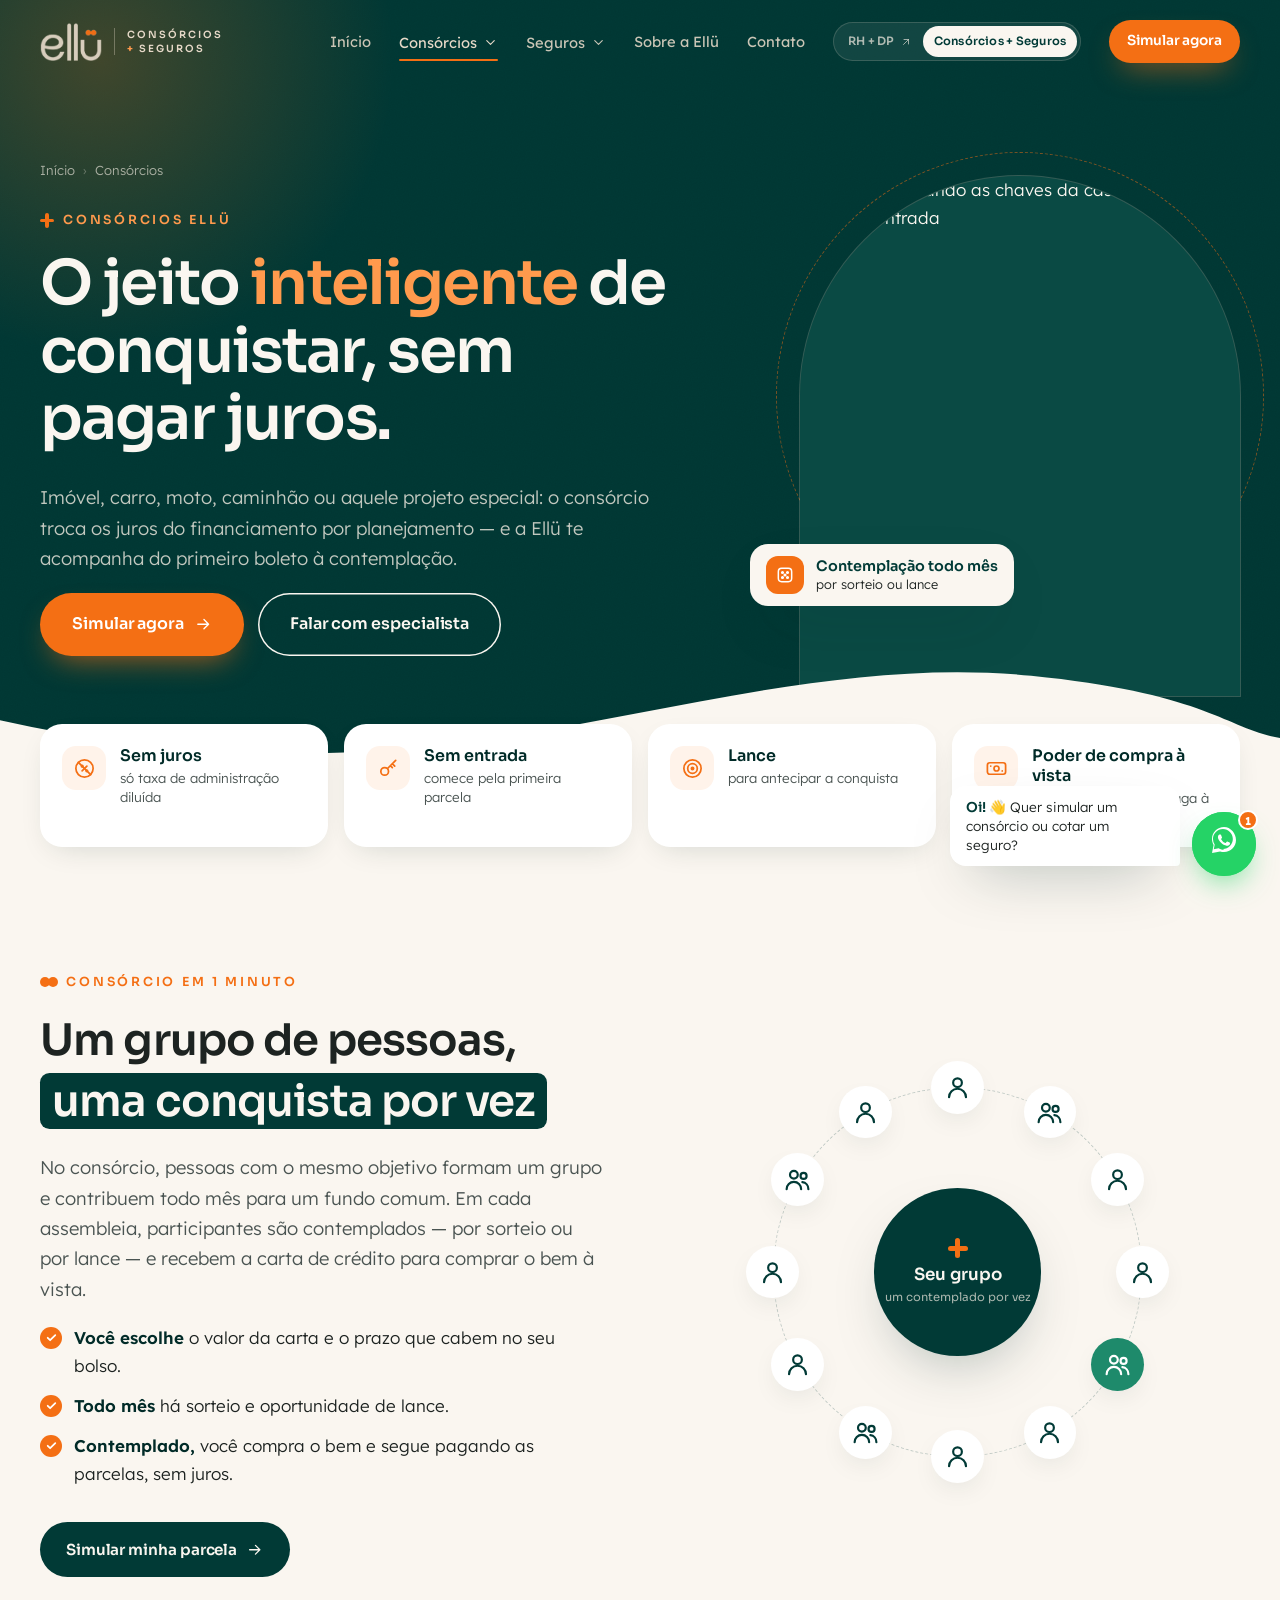
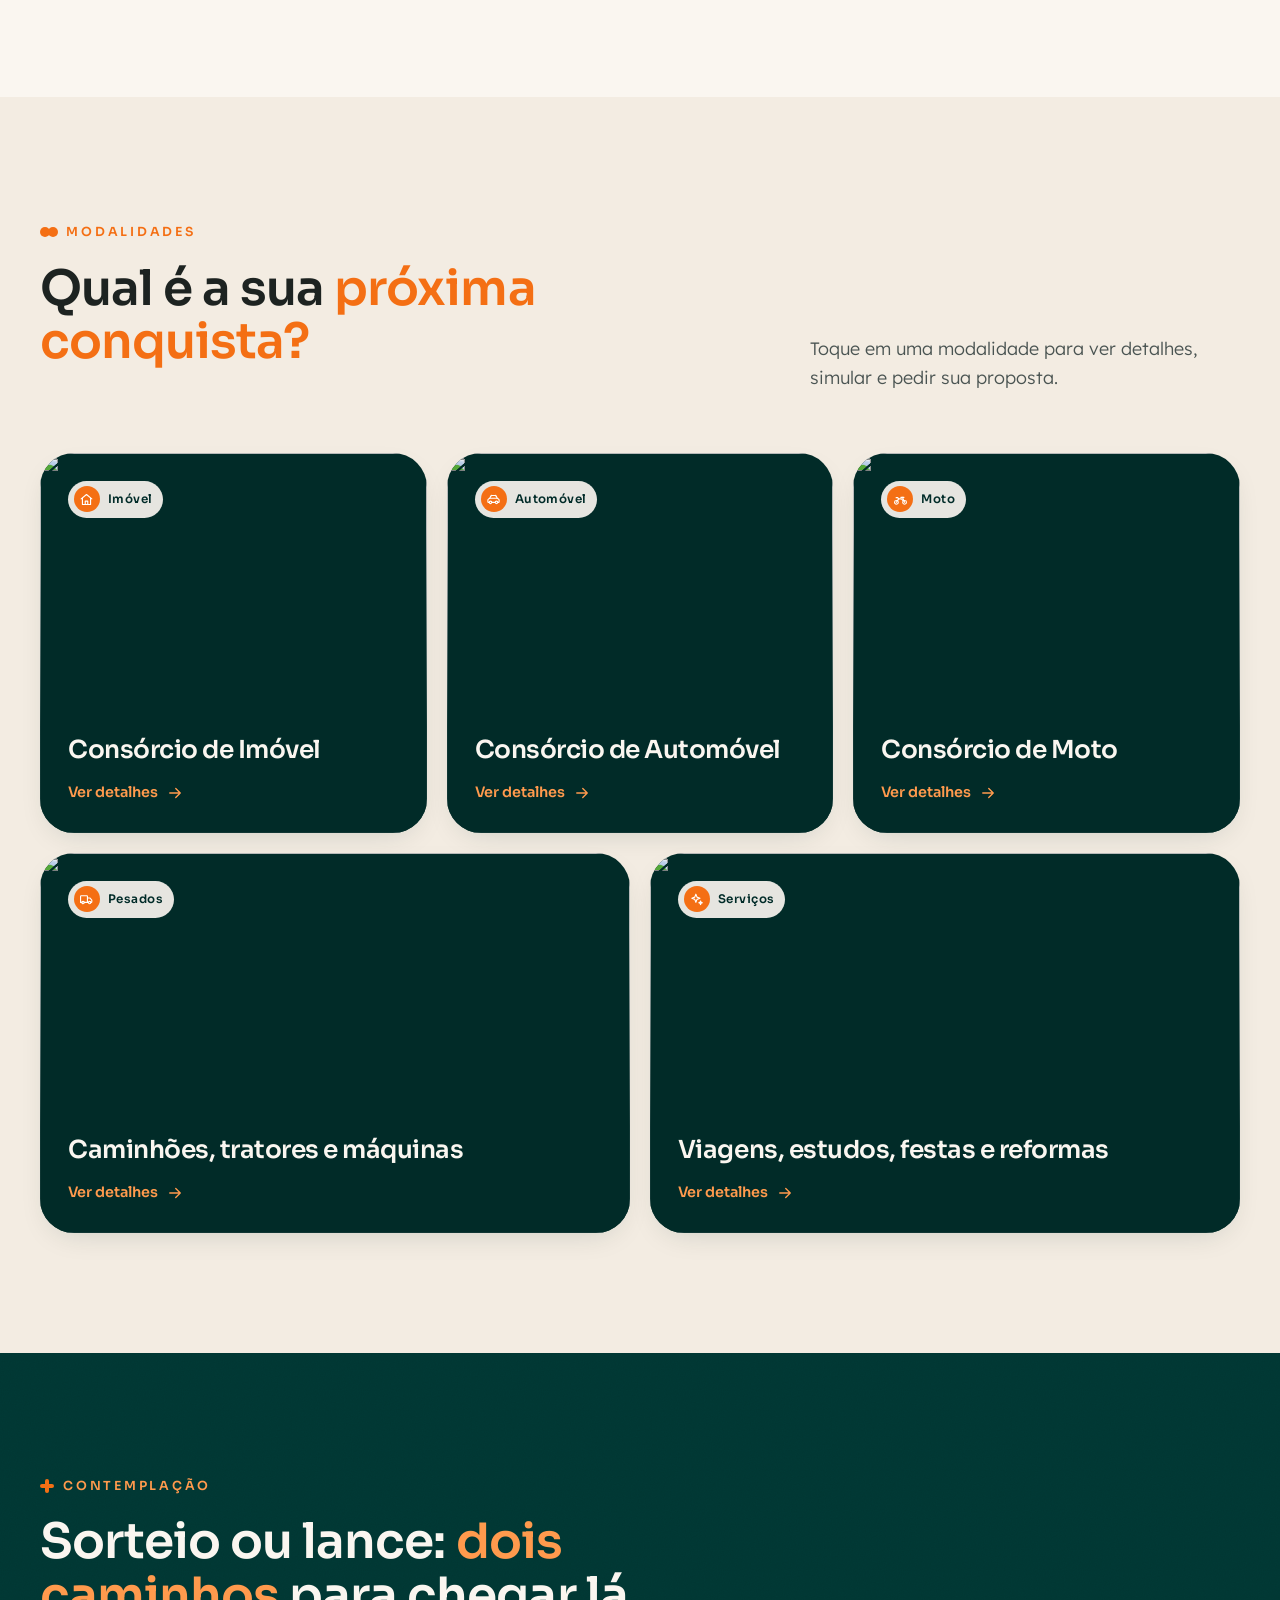
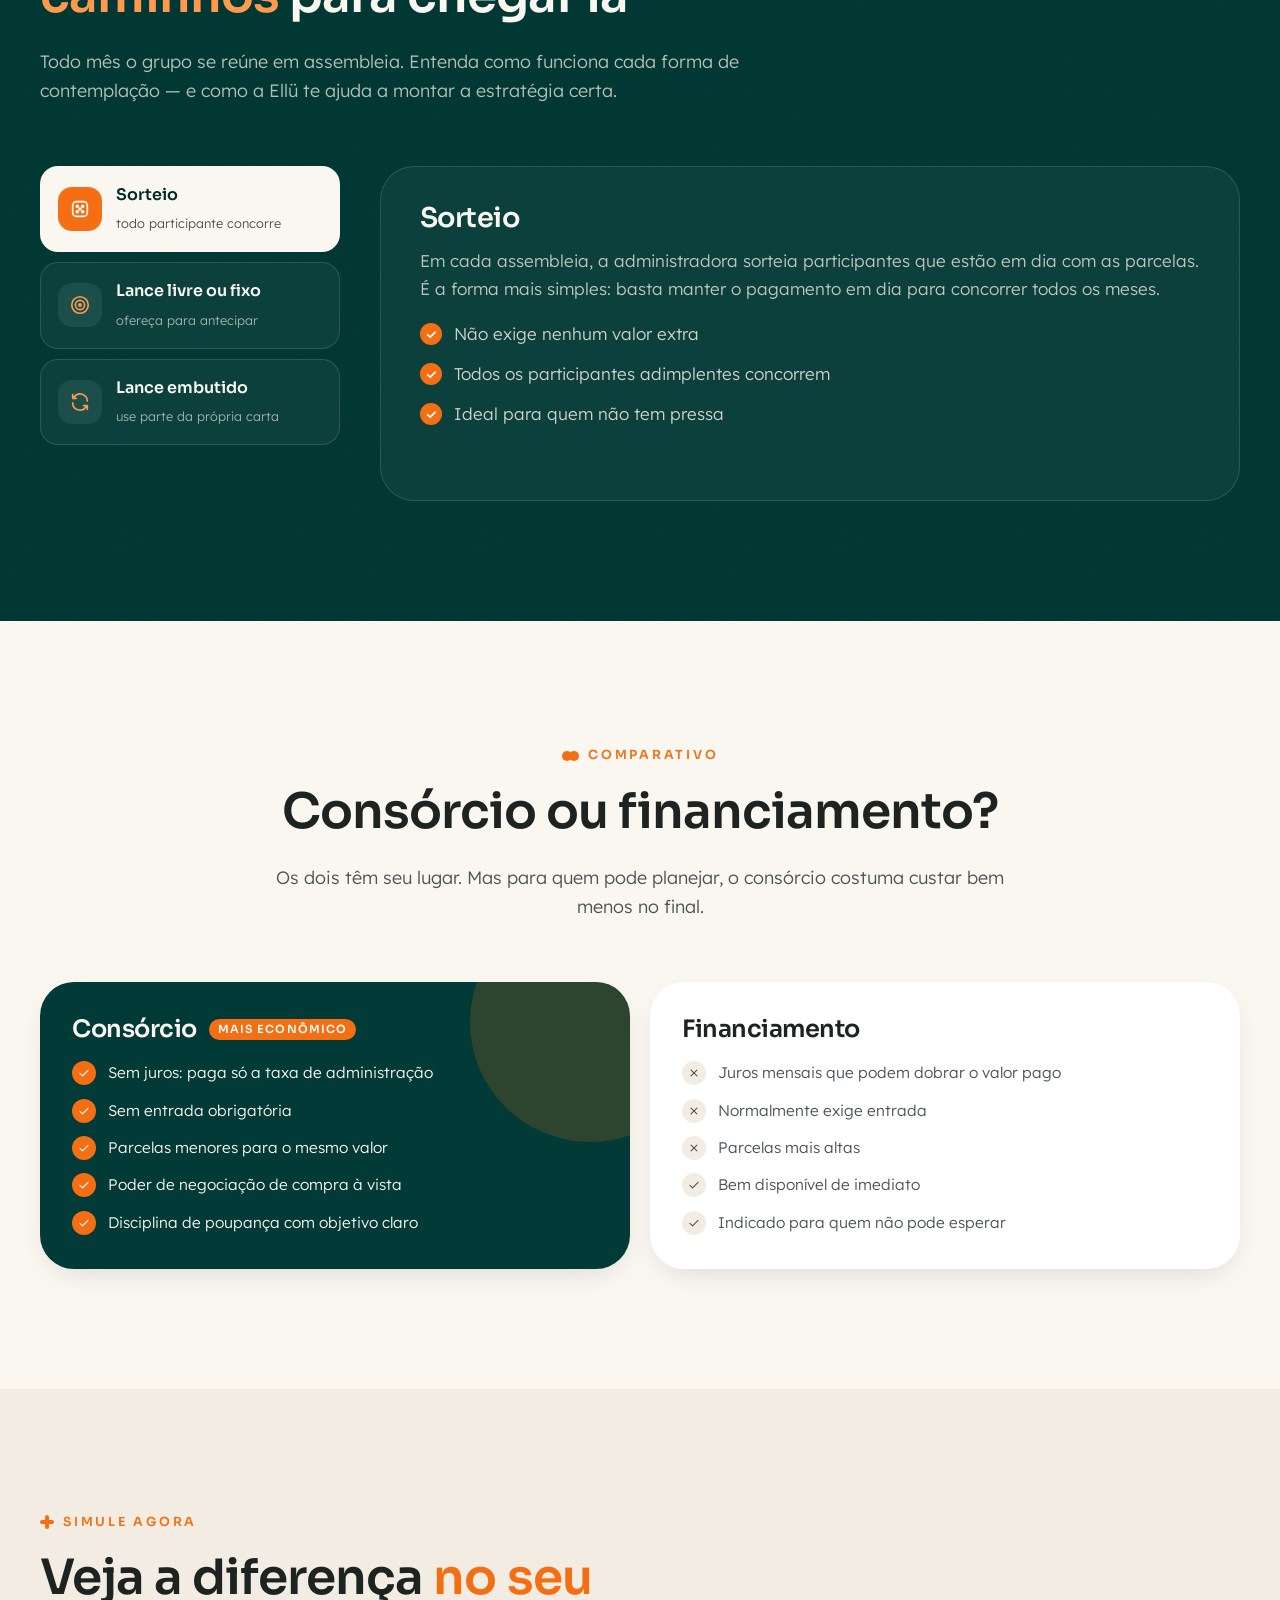
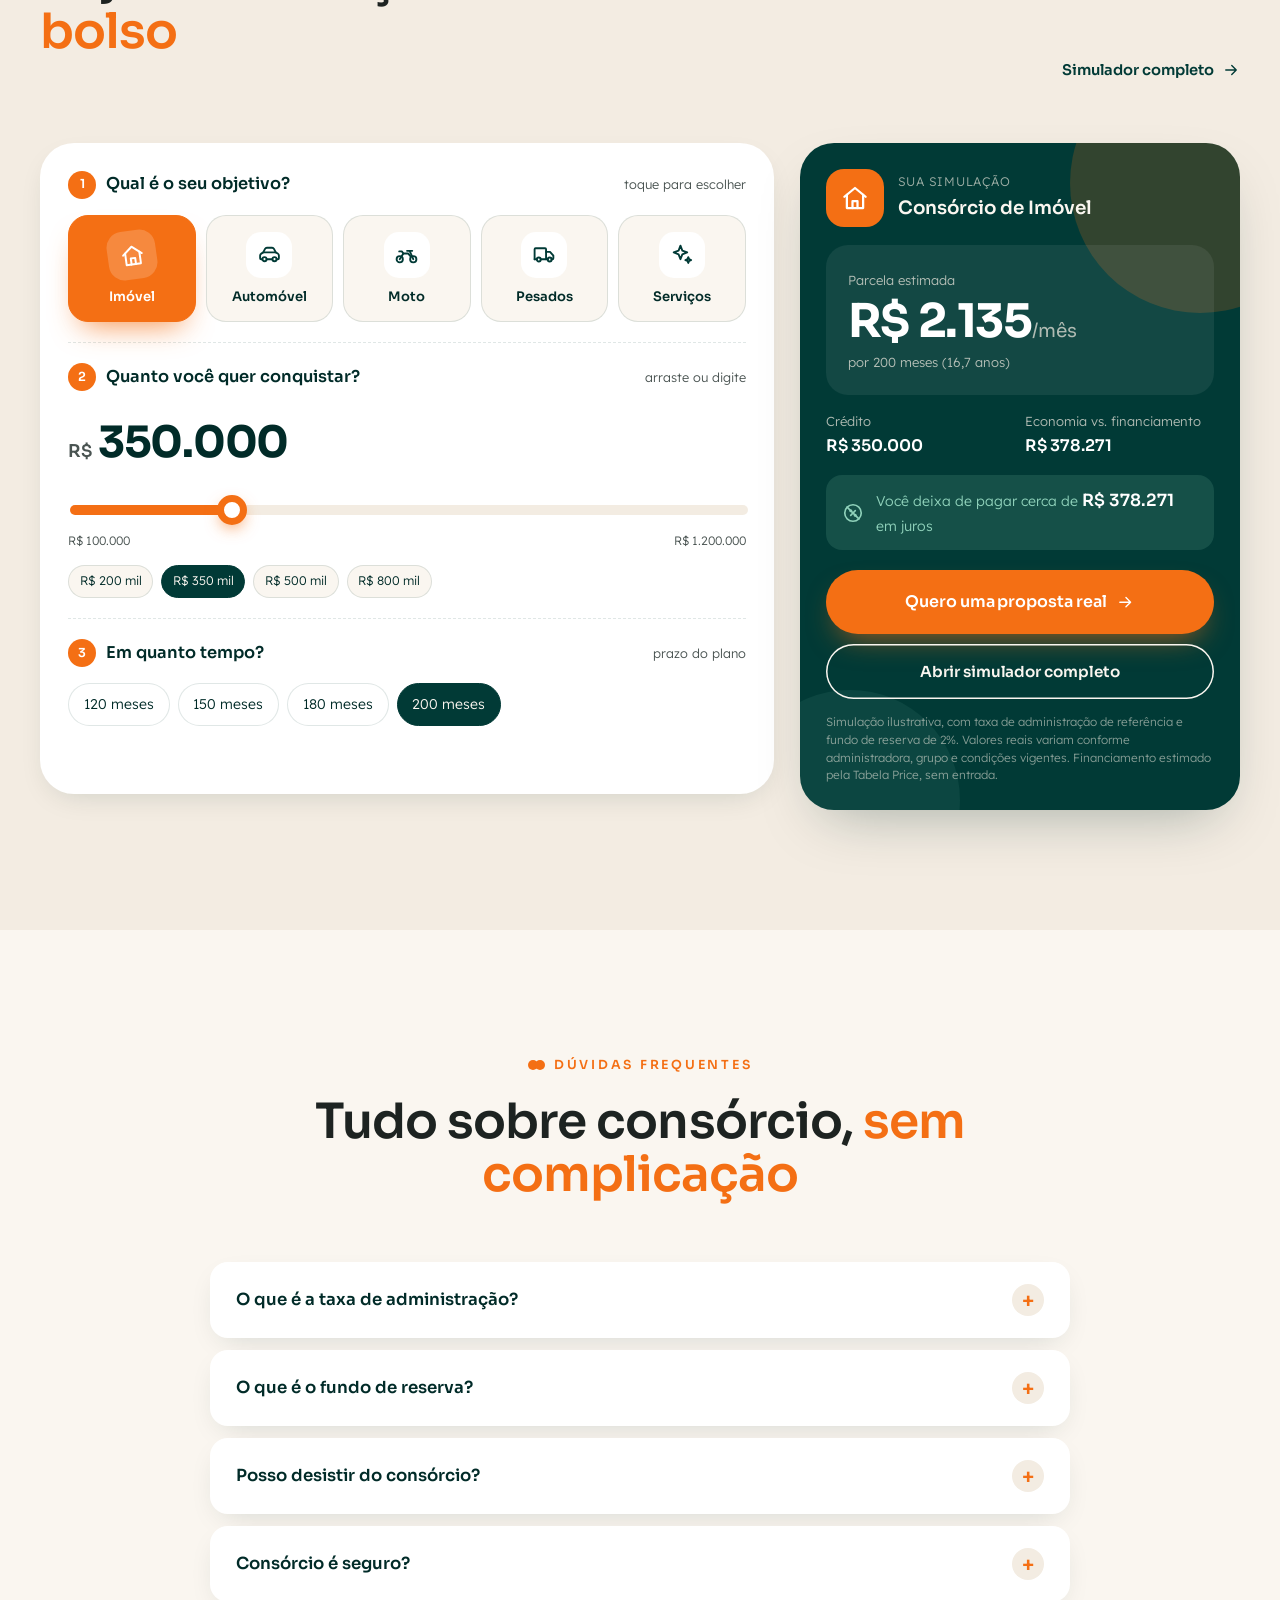
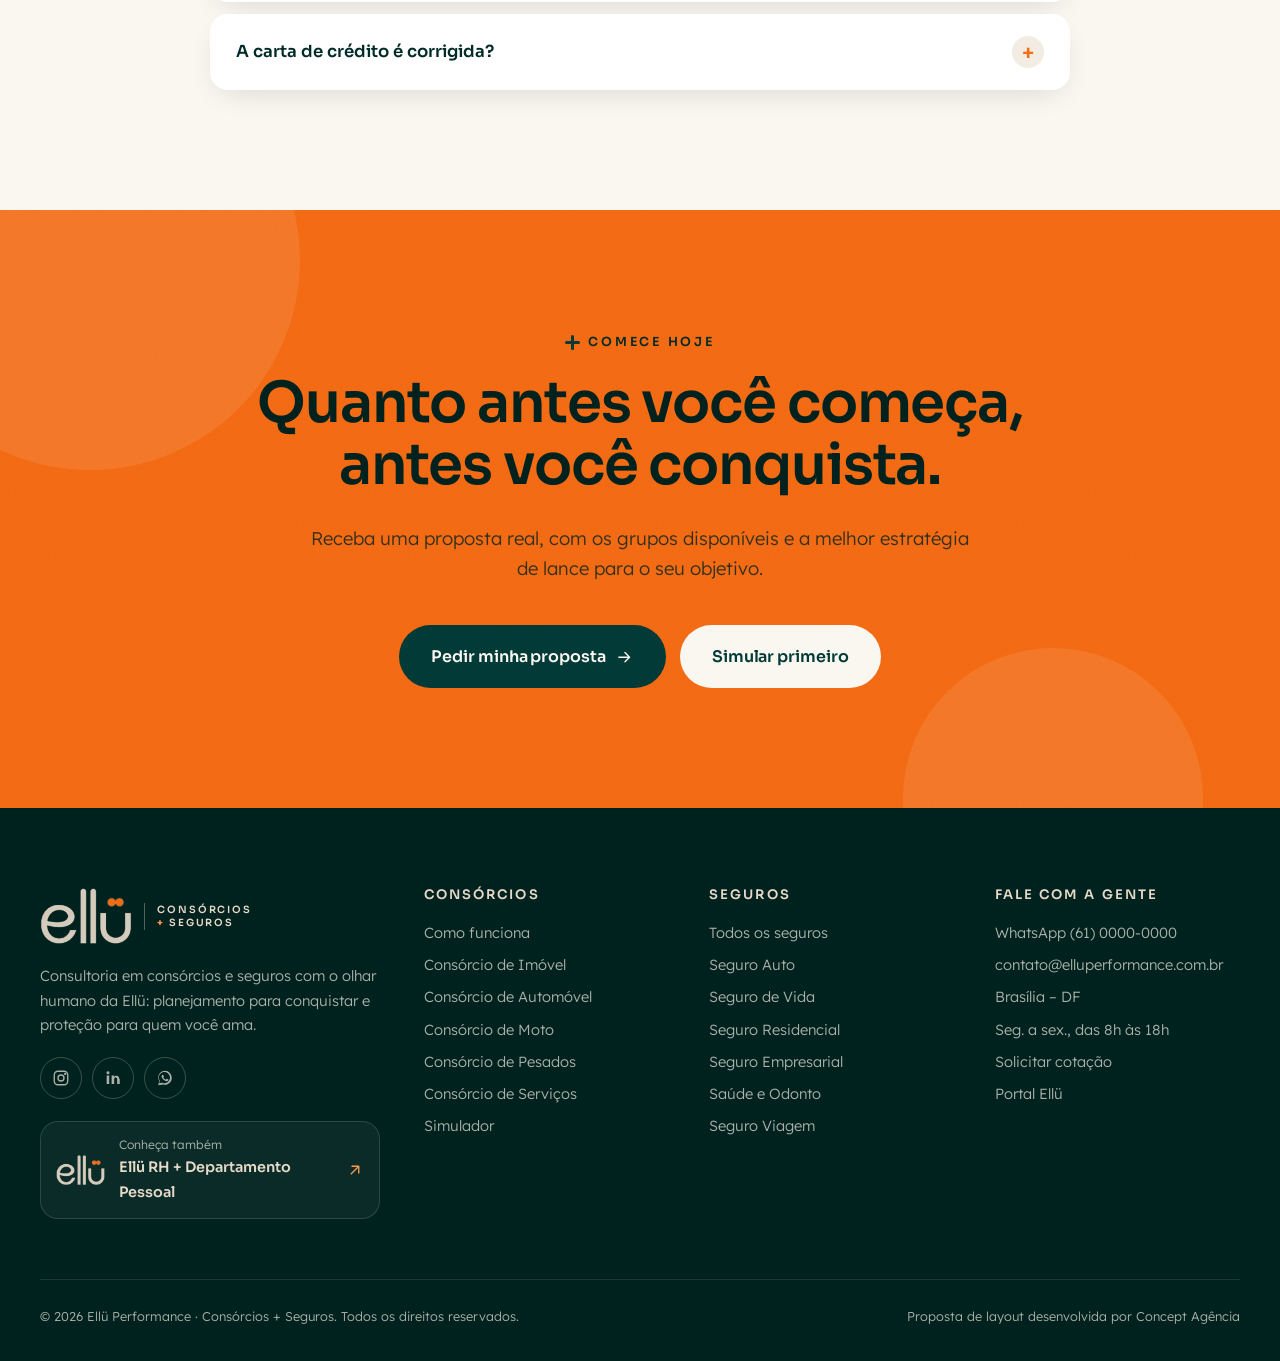
==== commit ef709f6f: "Abre direto na home e aponta para os novos enderecos - home.html vira index.html (home.html redireci" ====
--- a/consorcios.html
+++ b/consorcios.html
@@ -21,7 +21,7 @@
   <section class="page-hero page-hero--split grain on-dark">
     <div class="container">
       <div class="ph-copy">
-        <nav class="crumbs reveal" aria-label="Você está em"><a href="home.html">Início</a><span aria-hidden="true">›</span><span>Consórcios</span></nav>
+        <nav class="crumbs reveal" aria-label="Você está em"><a href="index.html">Início</a><span aria-hidden="true">›</span><span>Consórcios</span></nav>
         <span class="eyebrow reveal"><span class="plus-mark"></span> Consórcios Ellü</span>
         <h1 class="reveal" data-delay="1">O jeito <span class="hl">inteligente</span> de conquistar, sem pagar juros.</h1>
         <p class="lead reveal" data-delay="2">Imóvel, carro, moto, caminhão ou aquele projeto especial: o consórcio troca os juros do financiamento por planejamento — e a Ellü te acompanha do primeiro boleto à contemplação.</p>
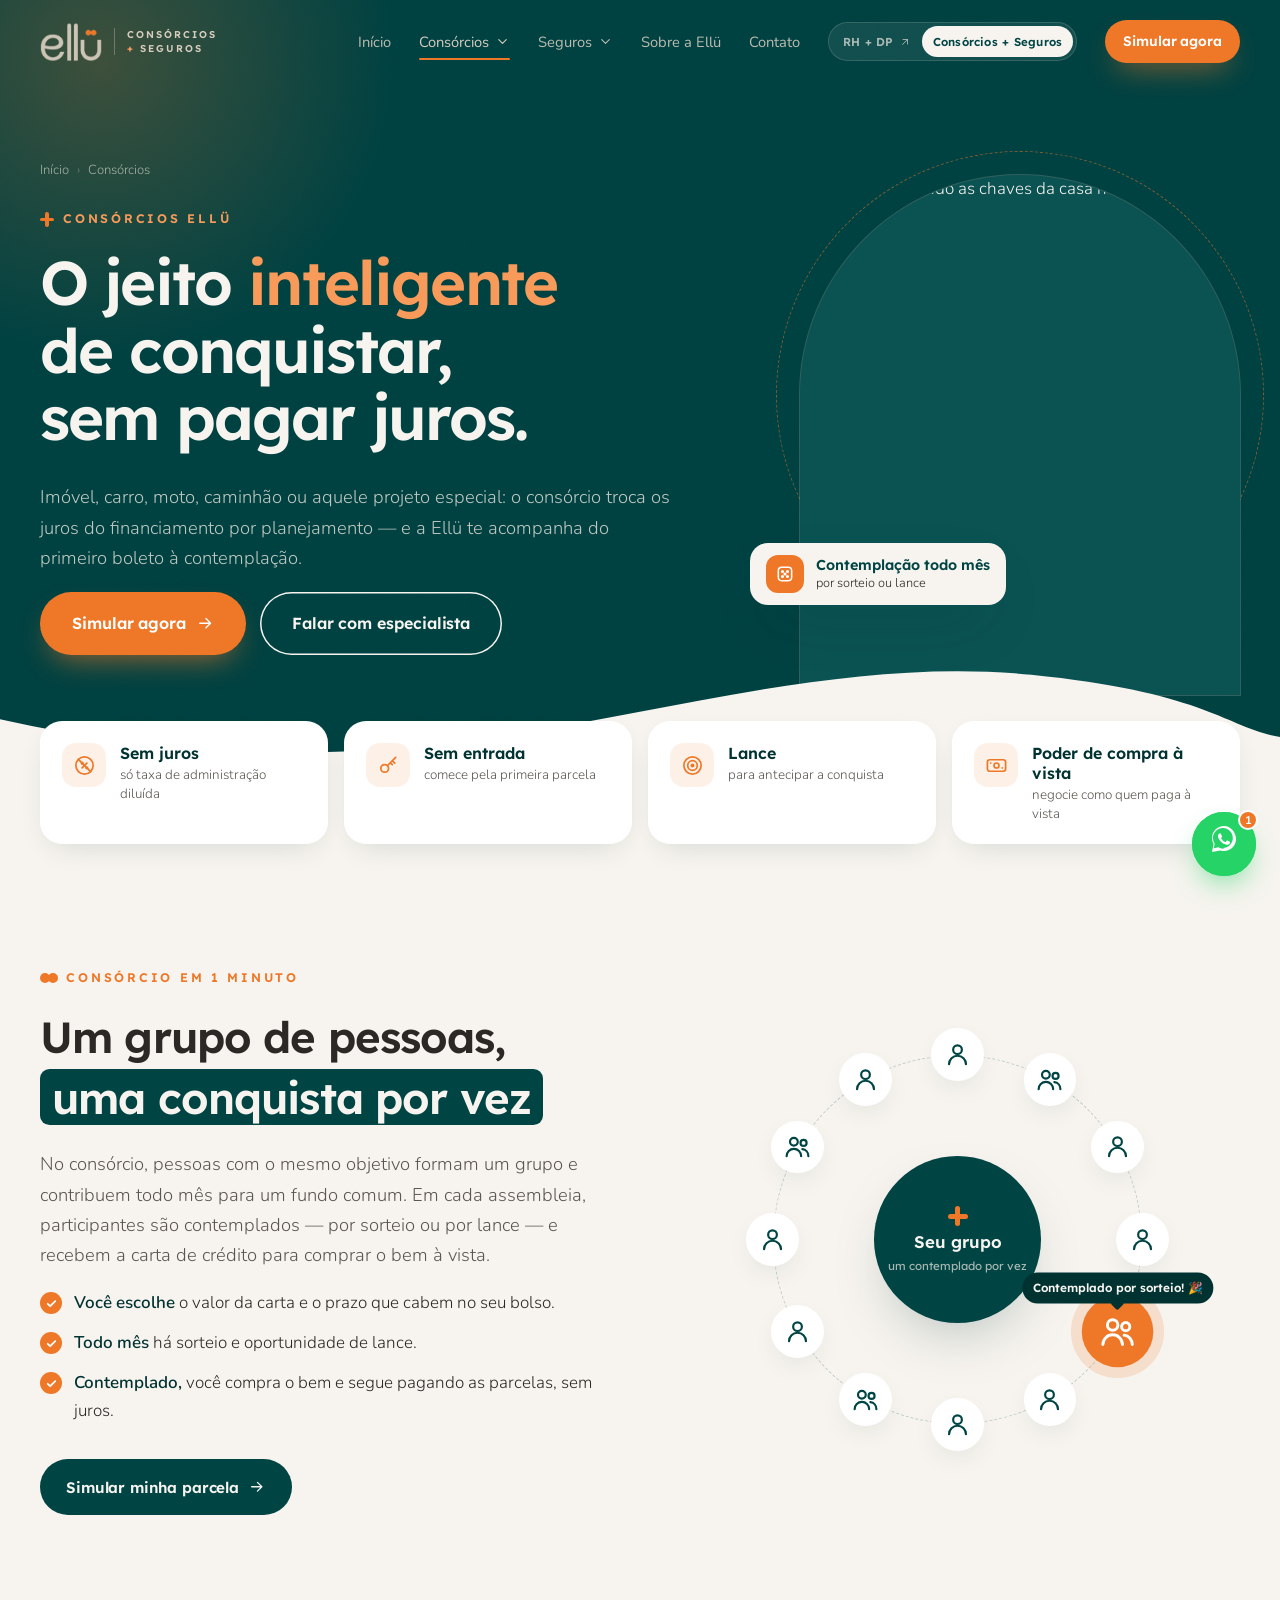
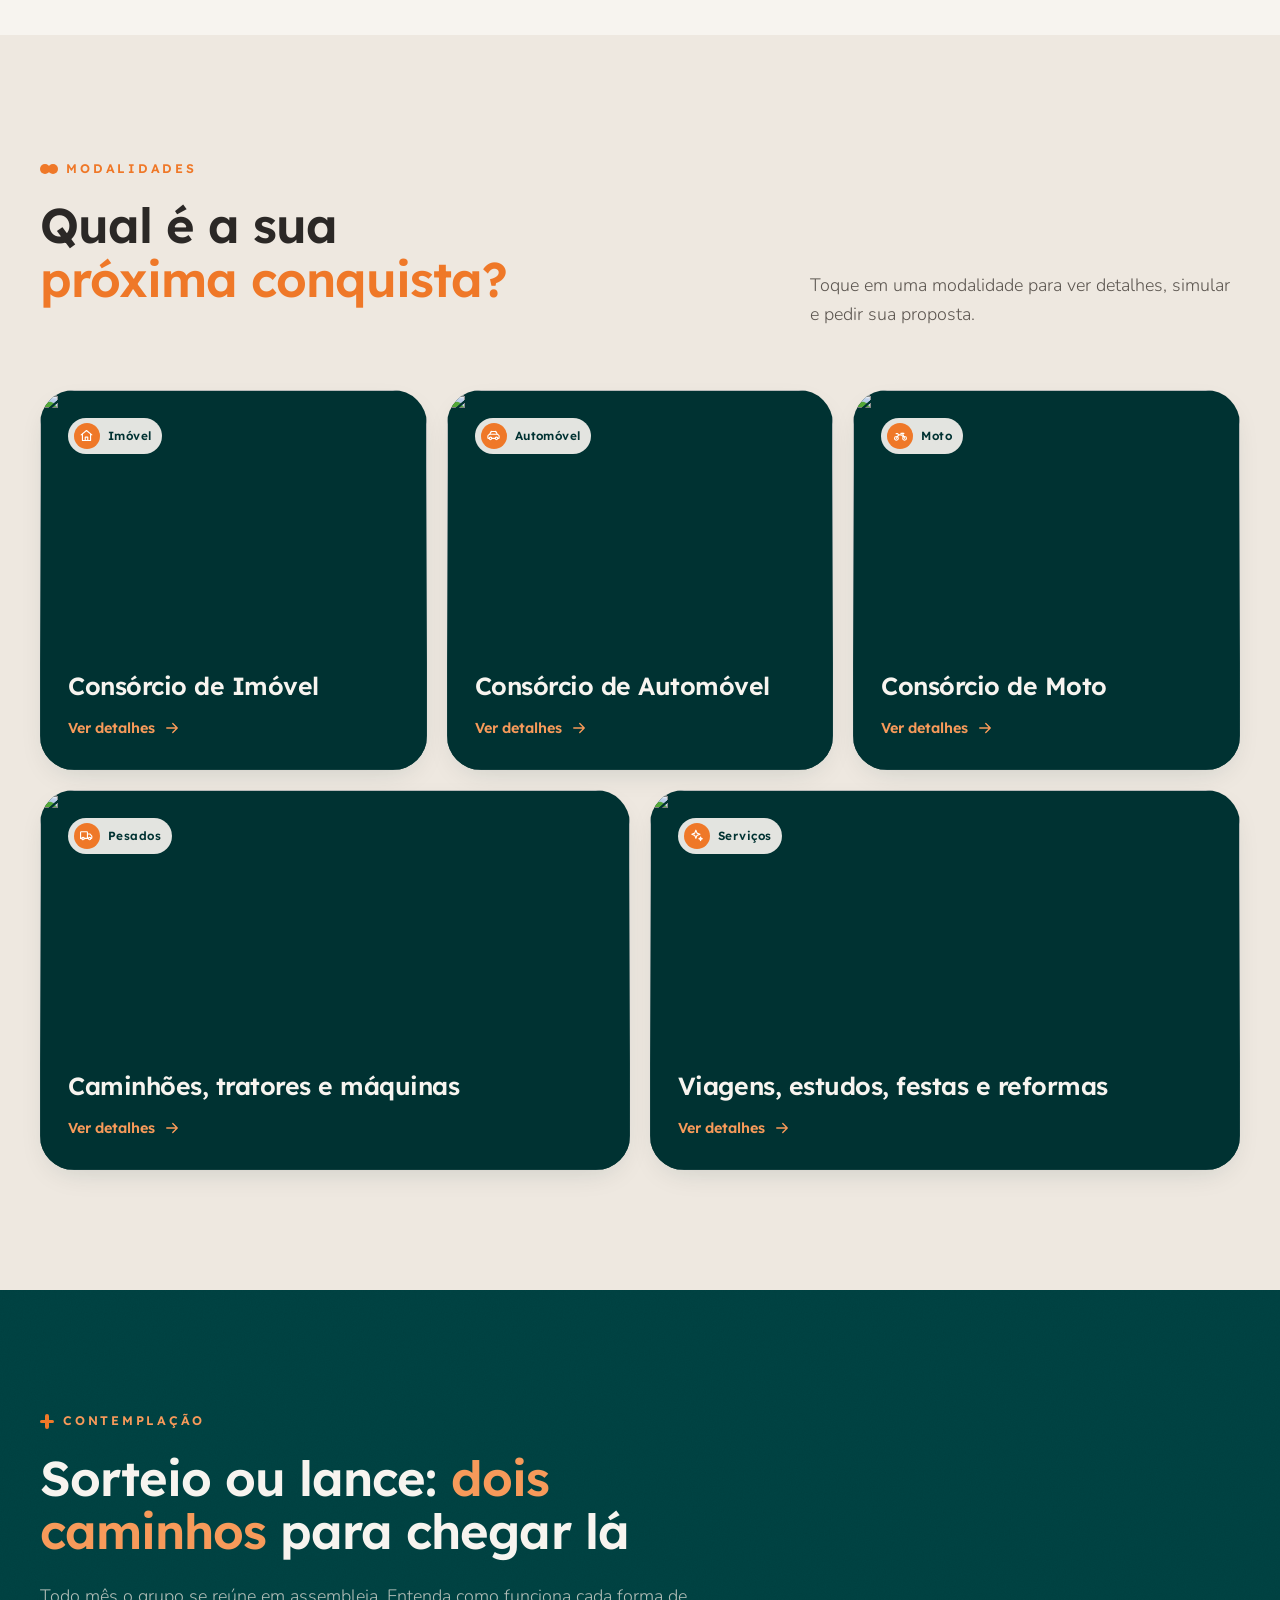
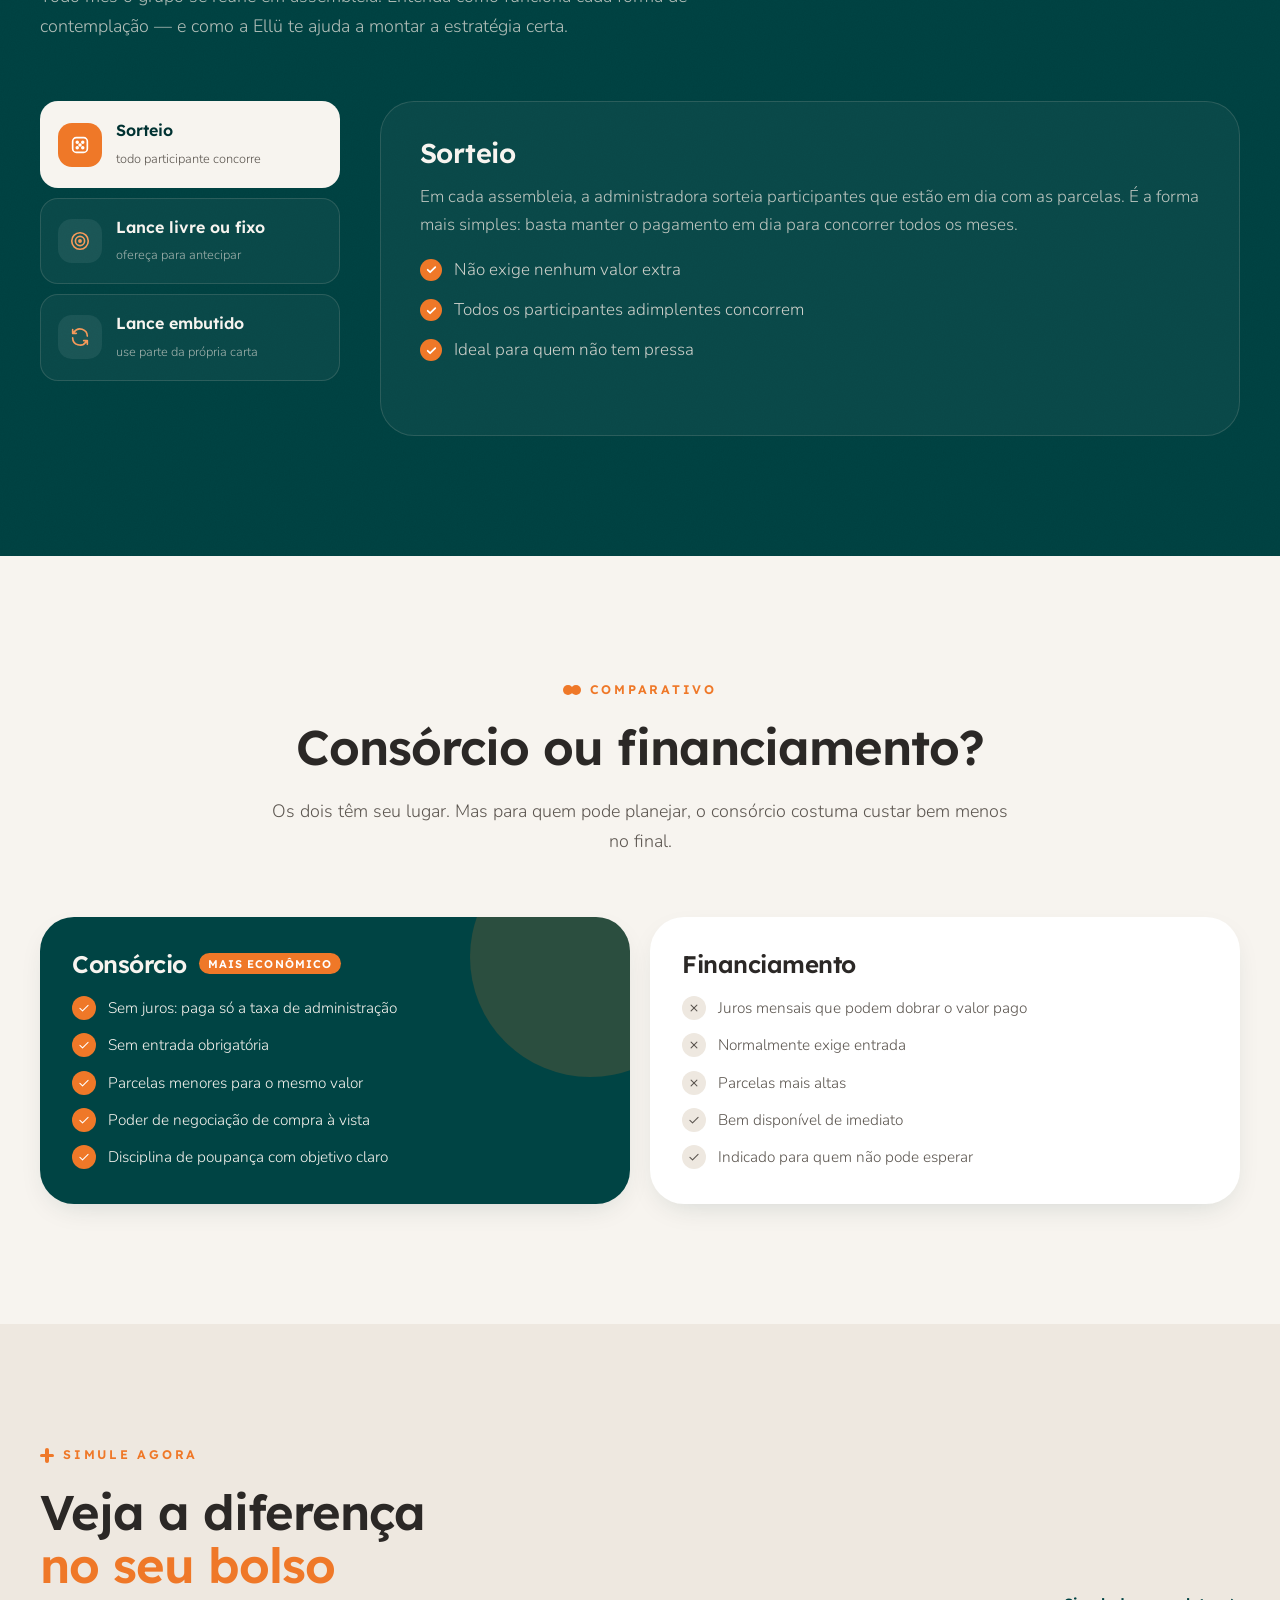
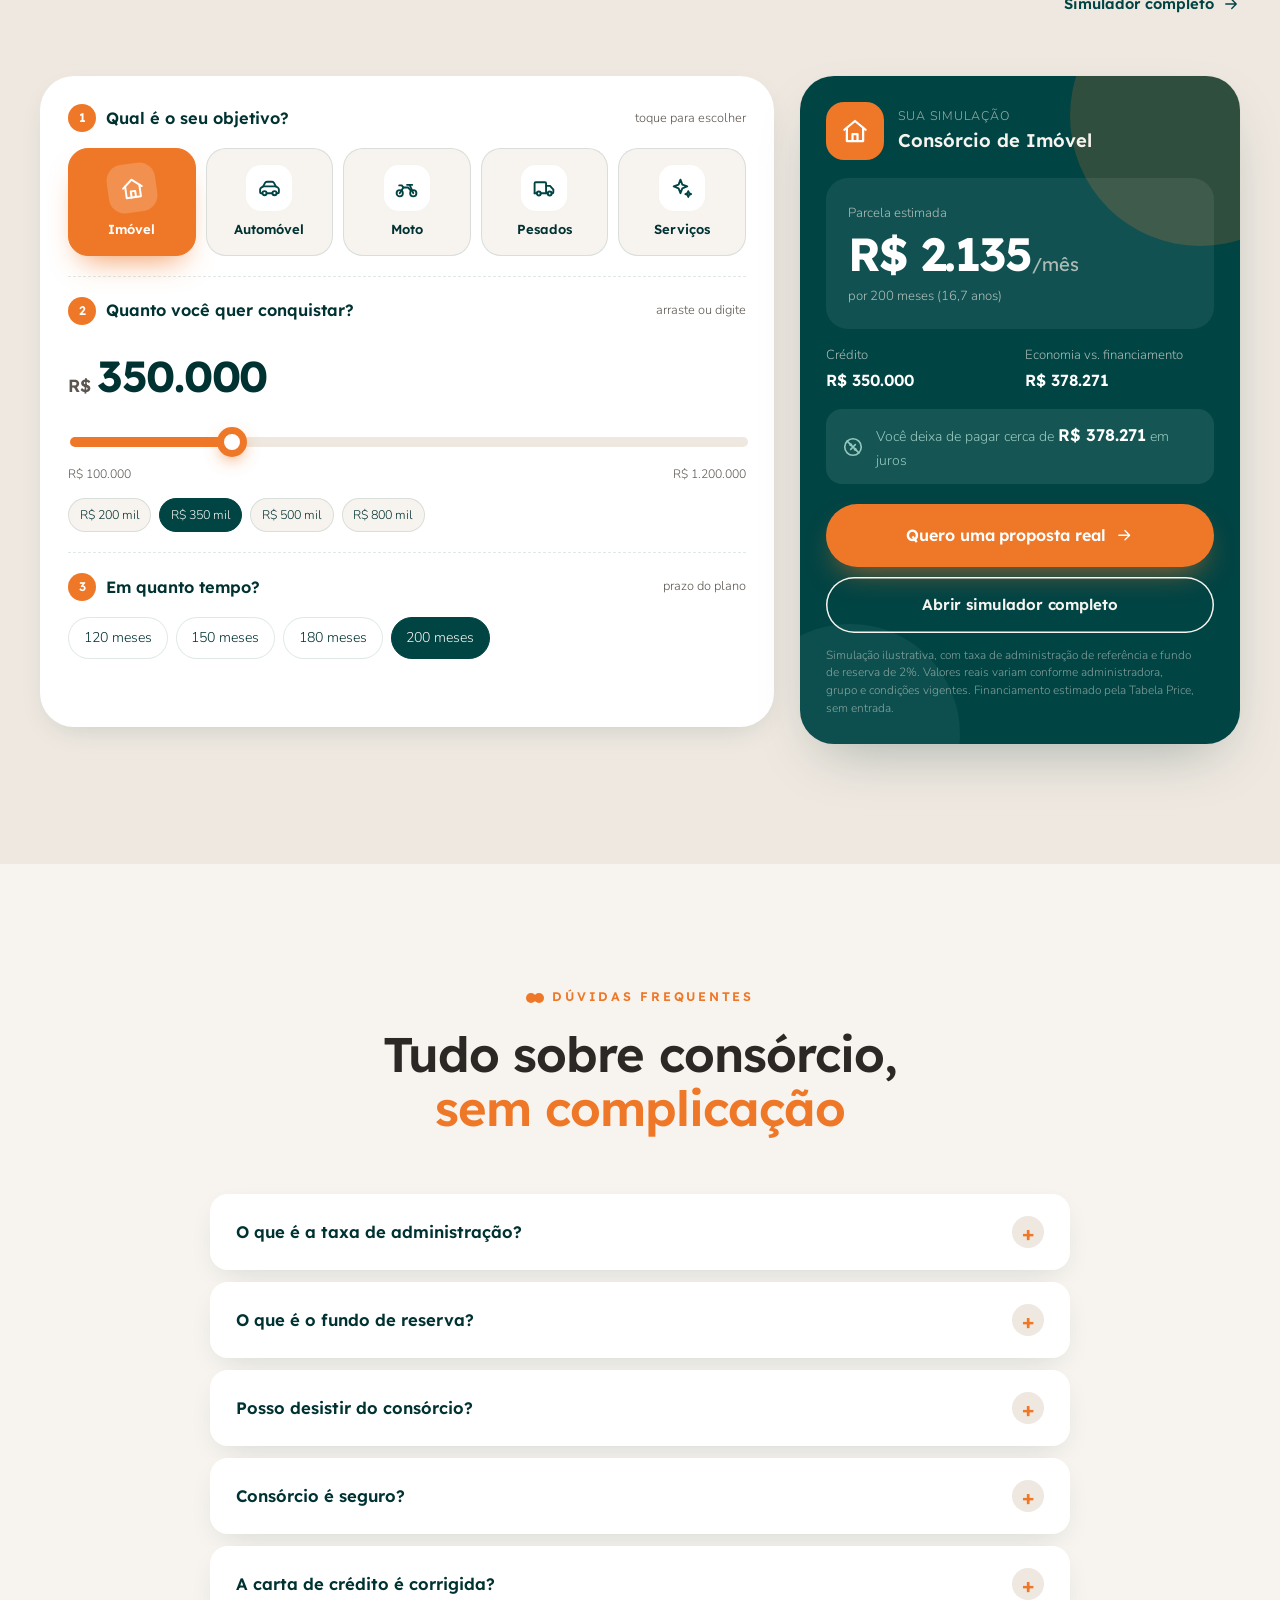
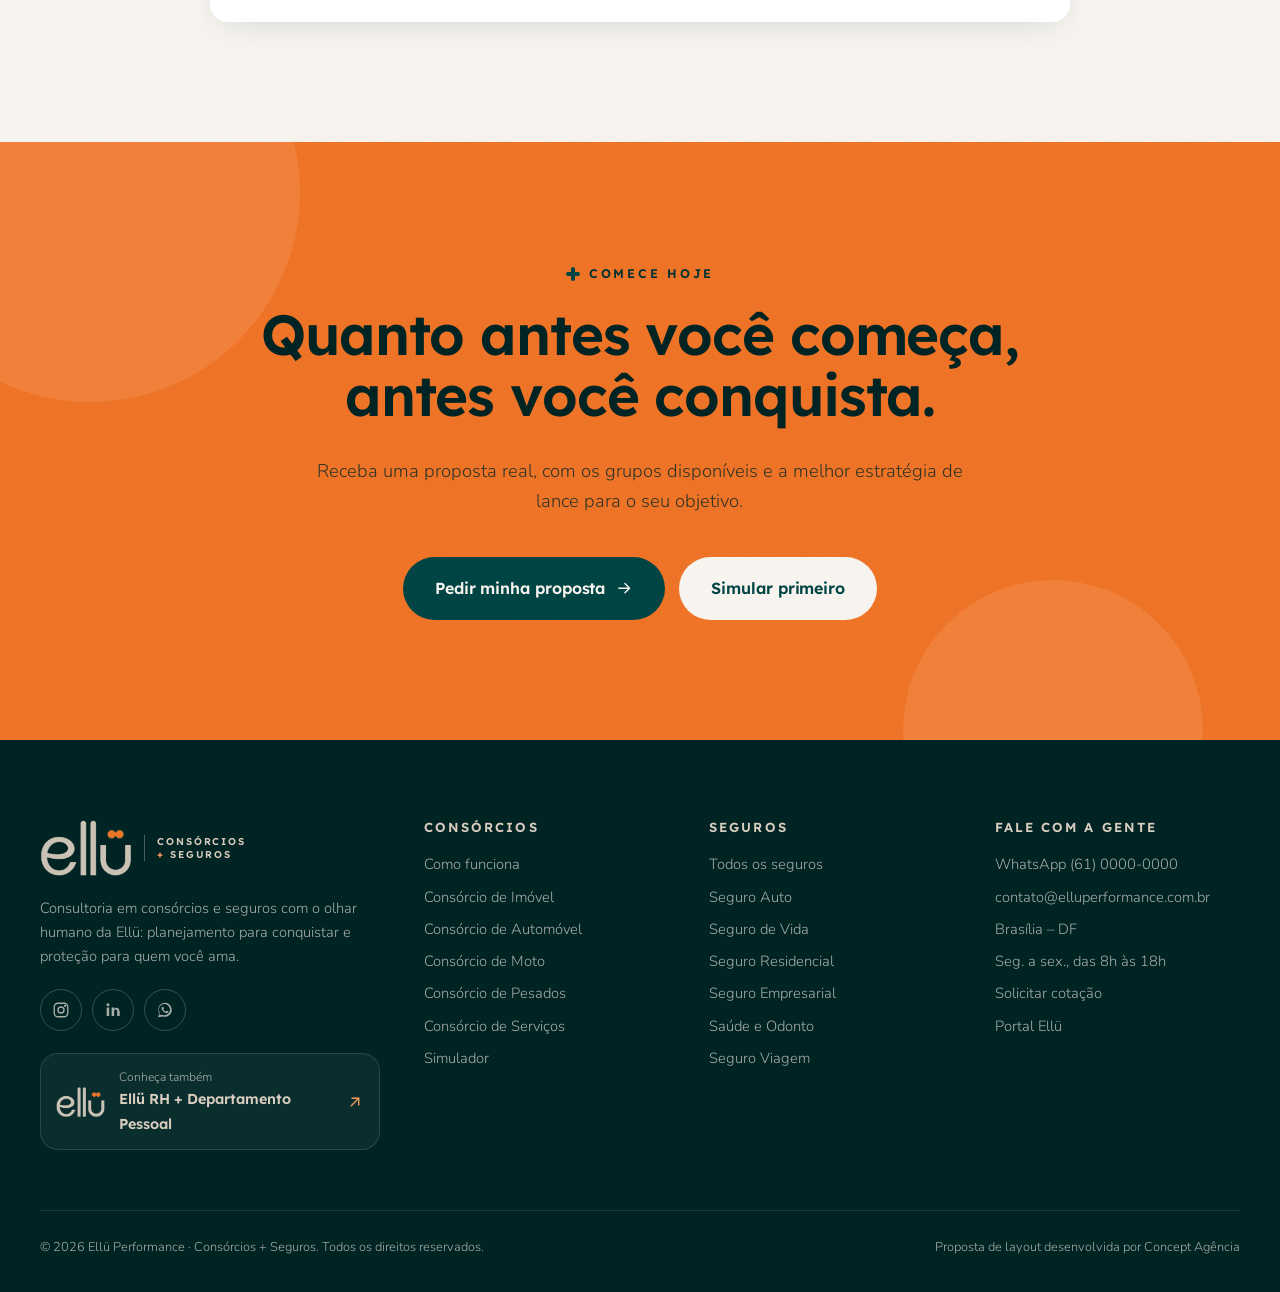
==== commit df3cb192: "Aplica a identidade visual do Manual da Marca Ellu - Paleta oficial: Pinho #004444, Laranja Tijolo #" ====
--- a/consorcios.html
+++ b/consorcios.html
@@ -6,11 +6,11 @@
   <title>Consórcios — Ellü Consórcios + Seguros</title>
   <meta name="description" content="Consórcio de imóvel, automóvel, moto, pesados e serviços: conquiste sem juros e com planejamento, com a consultoria da Ellü.">
   <meta name="robots" content="noindex, nofollow">
-  <meta name="theme-color" content="#013A36">
+  <meta name="theme-color" content="#004444">
   <link rel="icon" href="assets/img/logo-green.png">
   <link rel="preconnect" href="https://fonts.googleapis.com">
   <link rel="preconnect" href="https://fonts.gstatic.com" crossorigin>
-  <link href="https://fonts.googleapis.com/css2?family=Lexend:wght@300;400;500&family=Sora:wght@300;400;600;700&display=swap" rel="stylesheet">
+  <link href="https://fonts.googleapis.com/css2?family=Lexend:wght@300;400;500;600;700&family=Nunito:wght@400;500;600;700;800&display=swap" rel="stylesheet">
   <link rel="stylesheet" href="assets/css/style.css">
 </head>
 <body>
@@ -36,7 +36,7 @@
         <div class="float-card"><span class="ico" data-ico="dice"></span><span><strong>Contemplação todo mês</strong>por sorteio ou lance</span></div>
       </div>
     </div>
-    <svg class="wave" viewBox="0 0 1440 120" preserveAspectRatio="none" aria-hidden="true"><path fill="#FAF6F0" d="M0 70c180 40 360 50 560 20S960 0 1160 20s220 60 280 70v30H0z"/></svg>
+    <svg class="wave" viewBox="0 0 1440 120" preserveAspectRatio="none" aria-hidden="true"><path fill="#F7F4EF" d="M0 70c180 40 360 50 560 20S960 0 1160 20s220 60 280 70v30H0z"/></svg>
   </section>
 
   <div class="container">
--- a/assets/css/style.css
+++ b/assets/css/style.css
@@ -7,34 +7,38 @@
    ========================================================= */
 
 :root {
-  --green-950: #00221F;
-  --green-900: #012B28;
-  --green-800: #013A36;
-  --green-700: #0A4A44;
-  --green-600: #145C54;
-  --orange: #F46F14;
-  --orange-600: #DE5E07;
-  --orange-300: #FF9A4D;
-  --orange-50: #FFF3EA;
-  --cream: #E6D9C8;
-  --cream-100: #F3ECE2;
-  --cream-50: #FAF6F0;
-  --mint: #8FD1BA;
-  --teal: #1E8A6B;
-  --teal-50: #E8F4EF;
+  /* Paleta oficial — Manual da Marca Ellü (Pinho, Laranja Tijolo, Concreto, Craft, Grafite).
+     Os tons abaixo (green-*, orange-*, cream-*, ink) derivam destas cinco cores. */
+  --pinho: #004444; --tijolo: #EF7828; --concreto: #D8CDBF; --craft: #816E52; --grafite: #2B2826;
+
+  --green-950: #002424;
+  --green-900: #003232;
+  --green-800: #004444;
+  --green-700: #0B5252;
+  --green-600: #156161;
+  --orange: #EF7828;
+  --orange-600: #D9621A;
+  --orange-300: #F79A5A;
+  --orange-50: #FDF1E7;
+  --cream: #D8CDBF;
+  --cream-100: #EEE8E0;
+  --cream-50: #F7F4EF;
+  --mint: #96C7BE;
+  --teal: #1F7A72;
+  --teal-50: #E5F0EE;
   --sun: #F2A93B;
-  --ink: #1D2321;
-  --ink-soft: #4A5452;
-  --line: rgba(1, 58, 54, .12);
-  --line-dark: rgba(230, 217, 200, .16);
-
-  --font-display: "Sora", system-ui, sans-serif;
-  --font-body: "Lexend", system-ui, sans-serif;
+  --ink: #2B2826;
+  --ink-soft: #5C5650;
+  --line: rgba(0,68,68, .12);
+  --line-dark: rgba(216,205,191, .16);
+
+  --font-display: "Lexend", system-ui, sans-serif; /* Ethos Nova (secundária do manual) */
+  --font-body: "Nunito", system-ui, sans-serif; /* Black (principal do manual) */
 
   --radius: 22px;
   --radius-lg: 34px;
-  --shadow: 0 24px 60px -24px rgba(1, 43, 40, .35);
-  --shadow-soft: 0 10px 30px -12px rgba(1, 43, 40, .18);
+  --shadow: 0 24px 60px -24px rgba(0,50,50, .35);
+  --shadow-soft: 0 10px 30px -12px rgba(0,50,50, .18);
   --ease: cubic-bezier(.22, 1, .36, 1);
   --spring: cubic-bezier(.34, 1.56, .64, 1);
   --container: 1200px;
@@ -51,8 +55,8 @@
 img { max-width: 100%; display: block; }
 a { color: inherit; text-decoration: none; }
 button { font: inherit; cursor: pointer; color: inherit; }
-h1, h2, h3, h4 { font-family: var(--font-display); font-weight: 600; line-height: 1.1; margin: 0 0 .5em; letter-spacing: -.02em; }
-p { margin: 0 0 1em; }
+h1, h2, h3, h4 { font-family: var(--font-display); font-weight: 600; line-height: 1.1; margin: 0 0 .5em; letter-spacing: -.02em; text-wrap: balance; }
+p { margin: 0 0 1em; text-wrap: pretty; }
 strong, b { font-weight: 600; }
 svg { flex: none; }
 [data-ico] { display: inline-grid; place-items: center; }
@@ -99,7 +103,7 @@
 .hl-box--orange { background: var(--orange); color: #fff; }
 h1:has(.hl-box), h2:has(.hl-box) { line-height: 1.38; }
 .lead { font-size: 1.15rem; color: var(--ink-soft); }
-.on-dark .lead { color: rgba(243, 236, 226, .8); }
+.on-dark .lead { color: rgba(238,232,224, .8); }
 .muted { color: var(--ink-soft); }
 .tiny { font-size: .8rem; }
 
@@ -113,7 +117,7 @@
 }
 .btn svg { width: 1.15em; height: 1.15em; transition: transform .35s var(--ease); }
 .btn:hover svg.arr, .btn:hover .arr svg { transform: translateX(3px); }
-.btn--orange { background: var(--orange); color: #fff; box-shadow: 0 14px 30px -12px rgba(244, 111, 20, .7); }
+.btn--orange { background: var(--orange); color: #fff; box-shadow: 0 14px 30px -12px rgba(239,120,40, .7); }
 .btn--orange:hover { background: var(--orange-600); transform: translateY(-2px); }
 .btn--green { background: var(--green-800); color: var(--cream-50); }
 .btn--green:hover { background: var(--green-700); transform: translateY(-2px); }
@@ -136,14 +140,14 @@
 
 /* ---------- Header ---------- */
 .site-header { position: fixed; inset: 0 0 auto; z-index: 50; transition: background .4s var(--ease), box-shadow .4s, padding .4s var(--ease); padding: 20px 0; }
-.site-header.is-solid { background: rgba(1, 43, 40, .95); backdrop-filter: blur(14px); -webkit-backdrop-filter: blur(14px); padding: 10px 0; box-shadow: 0 10px 30px -18px rgba(0,0,0,.5); }
+.site-header.is-solid { background: rgba(0,50,50, .95); backdrop-filter: blur(14px); -webkit-backdrop-filter: blur(14px); padding: 10px 0; box-shadow: 0 10px 30px -18px rgba(0,0,0,.5); }
 .site-header > .container { display: flex; align-items: center; justify-content: space-between; gap: 20px; }
 .brand { display: inline-flex; align-items: center; gap: 12px; color: var(--cream); position: relative; z-index: 2; }
 .brand img { height: 38px; width: auto; transition: height .4s var(--ease); }
 .site-header.is-solid .brand img { height: 32px; }
 .brand__sub {
   font-family: var(--font-display); font-size: .62rem; font-weight: 600; letter-spacing: .2em; text-transform: uppercase; line-height: 1.35;
-  padding-left: 12px; border-left: 1px solid rgba(230,217,200,.35); color: var(--cream);
+  padding-left: 12px; border-left: 1px solid rgba(216,205,191,.35); color: var(--cream);
 }
 .brand__sub b { color: var(--orange-300); font-weight: 700; }
 
@@ -164,9 +168,9 @@
 /* Switch entre as duas frentes da Ellü */
 .front-switch {
   display: inline-flex; align-items: center; padding: 4px; border-radius: 999px; background: rgba(255,255,255,.07);
-  box-shadow: inset 0 0 0 1px rgba(230,217,200,.18); font-family: var(--font-display); font-size: .72rem; font-weight: 600; letter-spacing: .02em;
-}
-.front-switch a { padding: .55em .95em; border-radius: 999px; color: rgba(243,236,226,.7); transition: color .25s, background .25s; display: inline-flex; align-items: center; gap: 5px; white-space: nowrap; }
+  box-shadow: inset 0 0 0 1px rgba(216,205,191,.18); font-family: var(--font-display); font-size: .72rem; font-weight: 600; letter-spacing: .02em;
+}
+.front-switch a { padding: .55em .95em; border-radius: 999px; color: rgba(238,232,224,.7); transition: color .25s, background .25s; display: inline-flex; align-items: center; gap: 5px; white-space: nowrap; }
 .front-switch a:hover { color: var(--cream-50); }
 .front-switch a.is-on { background: var(--cream-50); color: var(--green-800); }
 .front-switch svg { width: 12px; height: 12px; }
@@ -208,34 +212,41 @@
 
 /* ---------- Hero (home) ---------- */
 .hero { position: relative; background: var(--green-800); color: var(--cream-50); padding: 140px 0 0; overflow: hidden; }
+/* O fundo verde para 3px antes do fim da seção (a onda creme cobre essa faixa).
+   Assim o verde nunca "vaza" como uma linha fina na emenda com a seção de baixo,
+   em nenhum zoom ou densidade de tela. */
+.hero, .page-hero { background: linear-gradient(var(--green-800), var(--green-800)) top / 100% calc(100% - 3px) no-repeat; }
 .hero::before {
   content: ""; position: absolute; width: 820px; height: 820px; border-radius: 50%; right: -200px; top: -200px;
-  background: radial-gradient(circle, rgba(20,92,84,.9), rgba(20,92,84,0) 68%);
+  background: radial-gradient(circle, rgba(21,97,97,.9), rgba(21,97,97,0) 68%);
 }
 .hero::after {
   content: ""; position: absolute; width: 520px; height: 520px; border-radius: 50%; left: -260px; bottom: -120px;
-  background: radial-gradient(circle, rgba(244,111,20,.22), rgba(244,111,20,0) 66%);
+  background: radial-gradient(circle, rgba(239,120,40,.22), rgba(239,120,40,0) 66%);
 }
 .hero > .container { position: relative; z-index: 1; display: grid; grid-template-columns: 1.08fr .92fr; gap: 40px; align-items: end; }
 .hero h1 { font-size: clamp(2.3rem, 4.3vw, 3.85rem); letter-spacing: -.035em; line-height: 1.05; margin-bottom: .5em; }
 .hero h1 .ln { display: block; }
+.hero h1 { text-wrap: wrap; }
 .hero h1 .thin { font-weight: 300; }
 .hero-copy { padding-bottom: 150px; }
 .hero-copy .lead { max-width: 31em; margin-bottom: 2em; }
-.hero-proof { display: flex; flex-wrap: wrap; gap: 10px 22px; margin-top: 34px; font-size: .88rem; color: rgba(243,236,226,.75); }
+.hero-proof { display: flex; flex-wrap: wrap; gap: 10px 22px; margin-top: 34px; font-size: .88rem; color: rgba(238,232,224,.75); }
 .hero-proof span { display: inline-flex; align-items: center; gap: 8px; }
 .hero-proof svg { width: 18px; height: 18px; color: var(--mint); }
 
-.hero-visual { position: relative; justify-self: center; width: min(500px, 100%); height: 100%; min-height: 560px; }
+.hero-visual { position: relative; justify-self: center; width: min(520px, 100%); height: 100%; min-height: 560px; }
 .arch { position: relative; border-radius: 999px 999px 0 0; overflow: hidden; background: var(--green-700); }
 .arch img { width: 100%; height: 100%; object-fit: cover; }
-.hero-visual .arch--main { position: absolute; right: 0; bottom: 0; width: 82%; aspect-ratio: 400 / 540; box-shadow: 0 0 0 1px rgba(230,217,200,.22); }
+/* O arco principal começa logo abaixo do topo do título e desce até a onda,
+   para o visual acompanhar a altura do texto (sem vazio em cima). */
+.hero-visual .arch--main { position: absolute; right: 0; top: 48px; bottom: 0; width: 82%; box-shadow: 0 0 0 1px rgba(216,205,191,.22); }
 .hero-visual .arch--small {
-  position: absolute; left: 0; bottom: 120px; width: 38%; aspect-ratio: 3 / 4; border-radius: 999px; z-index: 2;
+  position: absolute; left: 0; bottom: 150px; width: 38%; aspect-ratio: 3 / 4; border-radius: 999px; z-index: 2;
   border: 6px solid var(--green-800); box-shadow: var(--shadow);
 }
 .hero-visual .ring {
-  position: absolute; right: -30px; bottom: 210px; width: 92%; aspect-ratio: 1; border: 1.5px dashed rgba(244,111,20,.55); border-radius: 50%;
+  position: absolute; right: -30px; top: -14px; width: 92%; aspect-ratio: 1; border: 1.5px dashed rgba(239,120,40,.55); border-radius: 50%;
   pointer-events: none; animation: spin 50s linear infinite;
 }
 @keyframes spin { to { transform: rotate(360deg); } }
@@ -248,8 +259,8 @@
 .float-card .ico { width: 38px; height: 38px; border-radius: 12px; display: grid; place-items: center; background: var(--orange); color: #fff; flex: none; }
 .float-card .ico svg { width: 20px; height: 20px; }
 .float-card .ico--teal { background: var(--teal); }
-.hero-visual .float-card--a { left: -40px; top: 18%; }
-.hero-visual .float-card--b { right: -36px; bottom: 26%; animation-delay: -3s; }
+.hero-visual .float-card--a { left: -40px; top: 26%; }
+.hero-visual .float-card--b { right: -36px; bottom: 28%; animation-delay: -3s; }
 @keyframes bob { 50% { transform: translateY(-10px); } }
 .floaty { position: absolute; z-index: 1; opacity: .9; animation: bob 7s ease-in-out infinite; }
 .floaty--plus { width: 34px; height: 34px; }
@@ -259,7 +270,7 @@
 /* ---------- Quick choice (sob o hero) ---------- */
 .quick { position: relative; z-index: 5; margin-top: -120px; }
 .quick__card {
-  background: #fff; border-radius: 30px; box-shadow: 0 30px 80px -30px rgba(1,43,40,.45); padding: 26px 28px 28px;
+  background: #fff; border-radius: 30px; box-shadow: 0 30px 80px -30px rgba(0,50,50,.45); padding: 26px 28px 28px;
   display: grid; grid-template-columns: 280px 1fr; gap: 28px; align-items: center;
 }
 .quick__title { font-family: var(--font-display); font-weight: 600; font-size: 1.35rem; color: var(--green-900); line-height: 1.2; margin-bottom: 14px; }
@@ -294,7 +305,7 @@
 /* ---------- Marquee ---------- */
 .marquee {
   width: min(var(--container), 100% - 40px); margin: 40px auto 0; overflow: hidden; padding: 22px 0;
-  border-block: 1px solid var(--line); color: var(--green-800);
+  color: var(--green-800);
   -webkit-mask-image: linear-gradient(90deg, transparent, #000 12%, #000 88%, transparent);
           mask-image: linear-gradient(90deg, transparent, #000 12%, #000 88%, transparent);
 }
@@ -314,13 +325,14 @@
 .sec-head.center { margin-inline: auto; text-align: center; }
 .sec-head h2 { font-size: clamp(2rem, 3.8vw, 3.1rem); }
 .sec-head p { font-size: 1.12rem; color: var(--ink-soft); }
-.on-dark .sec-head p { color: rgba(243,236,226,.75); }
+.on-dark .sec-head p { color: rgba(238,232,224,.75); }
 .sec-head--row { display: flex; justify-content: space-between; align-items: end; gap: 30px; max-width: none; flex-wrap: wrap; }
 .sec-head--row > div { max-width: 660px; }
 .bubbles span { position: absolute; border-radius: 50%; background: rgba(255,255,255,.09); pointer-events: none; }
 
 /* ---------- Duas frentes (conquistar + proteger) ---------- */
-.duo { display: grid; grid-template-columns: 1fr auto 1fr; gap: 0; align-items: stretch; }
+/* 10px + 10px de respiro entre os cards; o "+" fica por cima, unindo os dois */
+.duo { display: grid; grid-template-columns: 1fr auto 1fr; gap: 10px; align-items: stretch; }
 .duo__plus {
   align-self: center; width: 76px; height: 76px; margin: 0 -38px; position: relative; z-index: 2; border-radius: 50%;
   background: var(--cream-50); display: grid; place-items: center; box-shadow: var(--shadow-soft);
@@ -336,8 +348,8 @@
 .duo-card__bg { position: absolute; inset: 0; z-index: -2; opacity: .2; transition: opacity .6s var(--ease), transform 1.2s var(--ease); }
 .duo-card__bg img { width: 100%; height: 100%; object-fit: cover; }
 .duo-card::before { content: ""; position: absolute; inset: 0; z-index: -1; }
-.duo-card--c::before { background: linear-gradient(160deg, rgba(244,111,20,.94) 35%, rgba(222,94,7,.72)); }
-.duo-card--s::before { background: linear-gradient(160deg, rgba(1,58,54,.95) 35%, rgba(1,43,40,.75)); }
+.duo-card--c::before { background: linear-gradient(160deg, rgba(239,120,40,.94) 35%, rgba(217,98,26,.72)); }
+.duo-card--s::before { background: linear-gradient(160deg, rgba(0,68,68,.95) 35%, rgba(0,50,50,.75)); }
 .duo-card:hover .duo-card__bg { opacity: .42; transform: scale(1.05); }
 .duo-card .kick { font-family: var(--font-display); font-size: .78rem; letter-spacing: .22em; text-transform: uppercase; font-weight: 600; opacity: .85; }
 .duo-card h3 { font-size: clamp(2rem, 3.4vw, 2.9rem); margin: 10px 0 14px; letter-spacing: -.03em; }
@@ -369,24 +381,24 @@
 .mod.is-tilting { transition: transform .12s linear, box-shadow .5s; }
 .mod__img { position: absolute; inset: 0; z-index: -2; }
 .mod__img img { width: 100%; height: 100%; object-fit: cover; transition: transform 1s var(--ease); }
-.mod::before { content: ""; position: absolute; inset: 0; z-index: -1; background: linear-gradient(180deg, rgba(1,43,40,.05) 20%, rgba(1,43,40,.92) 72%); transition: background .5s; }
+.mod::before { content: ""; position: absolute; inset: 0; z-index: -1; background: linear-gradient(180deg, rgba(0,50,50,.05) 20%, rgba(0,50,50,.92) 72%); transition: background .5s; }
 .mod::after {
   content: ""; position: absolute; inset: 0; pointer-events: none; opacity: 0; transition: opacity .4s;
-  background: radial-gradient(280px circle at var(--mx) var(--my), rgba(255,154,77,.28), transparent 70%);
+  background: radial-gradient(280px circle at var(--mx) var(--my), rgba(247,154,90,.28), transparent 70%);
 }
 .mod:hover { box-shadow: var(--shadow); }
 .mod:hover::after { opacity: 1; }
 .mod:hover .mod__img img { transform: scale(1.07); }
 .mod .tag {
   align-self: flex-start; display: inline-flex; align-items: center; gap: 8px; padding: .45em .9em .45em .5em; border-radius: 999px;
-  background: rgba(250,246,240,.92); color: var(--green-900); font-family: var(--font-display); font-weight: 600; font-size: .74rem; letter-spacing: .04em;
+  background: rgba(247,244,239,.92); color: var(--green-900); font-family: var(--font-display); font-weight: 600; font-size: .74rem; letter-spacing: .04em;
 }
 .mod .tag i { width: 26px; height: 26px; border-radius: 50%; background: var(--orange); color: #fff; display: grid; place-items: center; }
 .mod .tag i svg { width: 15px; height: 15px; }
 .mod--seg .tag i { background: var(--teal); }
 .mod__body { margin-top: auto; }
 .mod h3 { font-size: 1.55rem; margin-bottom: .3em; }
-.mod p { font-size: .93rem; color: rgba(243,236,226,.82); margin-bottom: 0; max-height: 0; opacity: 0; overflow: hidden; transition: max-height .6s var(--ease), opacity .5s, margin .5s; }
+.mod p { font-size: .93rem; color: rgba(238,232,224,.82); margin-bottom: 0; max-height: 0; opacity: 0; overflow: hidden; transition: max-height .6s var(--ease), opacity .5s, margin .5s; }
 .mod:hover p, .mod:focus-visible p { max-height: 7em; opacity: 1; margin-bottom: 16px; }
 .mod .more { display: inline-flex; align-items: center; gap: 8px; font-family: var(--font-display); font-weight: 600; font-size: .9rem; color: var(--orange-300); transition: gap .35s var(--ease); margin-top: 10px; }
 .mod--seg .more { color: var(--mint); }
@@ -405,7 +417,7 @@
 .icard.is-tilting { transition: transform .12s linear, background .45s, box-shadow .45s; }
 .icard > * { position: relative; z-index: 1; }
 .icard::before { content: ""; position: absolute; width: 160px; height: 160px; border-radius: 50%; right: -70px; top: -70px; background: var(--teal); opacity: .07; transition: transform .7s var(--ease), opacity .45s; }
-.icard::after { content: ""; position: absolute; inset: 0; pointer-events: none; opacity: 0; transition: opacity .4s; background: radial-gradient(240px circle at var(--mx) var(--my), rgba(143,209,186,.28), transparent 70%); }
+.icard::after { content: ""; position: absolute; inset: 0; pointer-events: none; opacity: 0; transition: opacity .4s; background: radial-gradient(240px circle at var(--mx) var(--my), rgba(150,199,190,.28), transparent 70%); }
 .icard:hover { --lift: -8px; background: var(--green-800); box-shadow: var(--shadow); }
 .icard:hover::before { transform: scale(1.9); opacity: .18; }
 .icard:hover::after { opacity: 1; }
@@ -415,12 +427,12 @@
 .icard h3 { font-size: 1.2rem; color: var(--green-900); transition: color .45s; margin-bottom: .4em; }
 .icard p { font-size: .93rem; color: var(--ink-soft); transition: color .45s; flex: 1; }
 .icard:hover h3 { color: var(--cream-50); }
-.icard:hover p { color: rgba(243,236,226,.78); }
+.icard:hover p { color: rgba(238,232,224,.78); }
 .icard .link-arrow { transition: color .45s, gap .35s var(--ease); }
 .icard:hover .link-arrow { color: var(--mint); }
 .icard .chip-pop {
   position: absolute; top: 18px; right: 16px; z-index: 2; background: var(--orange); color: #fff; font-family: var(--font-display); font-weight: 600; font-size: .72rem;
-  padding: .45em .85em; border-radius: 999px; white-space: nowrap; box-shadow: 0 8px 18px -8px rgba(244,111,20,.8);
+  padding: .45em .85em; border-radius: 999px; white-space: nowrap; box-shadow: 0 8px 18px -8px rgba(239,120,40,.8);
   opacity: 0; transform: translateY(-10px) scale(.4) rotate(-14deg); transition: transform .55s var(--spring), opacity .3s;
 }
 .icard:is(:hover, .is-play) .chip-pop { opacity: 1; transform: rotate(4deg); transition-delay: .08s; }
@@ -439,7 +451,7 @@
 .feat p { font-size: .92rem; color: var(--ink-soft); margin: 0; }
 .on-dark .feat { background: rgba(255,255,255,.05); box-shadow: inset 0 0 0 1px var(--line-dark); }
 .on-dark .feat h3 { color: var(--cream-50); }
-.on-dark .feat p { color: rgba(243,236,226,.72); }
+.on-dark .feat p { color: rgba(238,232,224,.72); }
 
 /* Pessoas (diferencial Ellü) */
 .people { display: grid; grid-template-columns: .85fr 1.15fr; gap: 80px; align-items: center; }
@@ -470,7 +482,8 @@
 
 /* ---------- Steps ---------- */
 .steps { display: grid; grid-template-columns: repeat(4, 1fr); gap: 24px; position: relative; }
-.steps::before { content: ""; position: absolute; left: 6%; right: 6%; top: 34px; height: 2px; background: repeating-linear-gradient(90deg, rgba(230,217,200,.35) 0 8px, transparent 8px 16px); }
+/* linha tracejada vai do centro do 1º círculo ao centro do 4º (sem sobrar depois do último) */
+.steps::before { content: ""; position: absolute; left: 34px; right: calc((100% - 72px) / 4 - 34px); top: 34px; height: 2px; background: repeating-linear-gradient(90deg, rgba(216,205,191,.35) 0 8px, transparent 8px 16px); }
 .step { position: relative; }
 .step .n {
   width: 68px; height: 68px; border-radius: 50%; background: var(--green-900); border: 2px solid var(--orange);
@@ -479,8 +492,8 @@
 }
 .step:hover .n { background: var(--orange); color: #fff; transform: scale(1.08); }
 .step h3 { font-size: 1.22rem; }
-.step p { color: rgba(243,236,226,.72); font-size: .95rem; }
-.sec--cream .steps::before, .steps--light::before { background: repeating-linear-gradient(90deg, rgba(1,58,54,.25) 0 8px, transparent 8px 16px); }
+.step p { color: rgba(238,232,224,.72); font-size: .95rem; }
+.sec--cream .steps::before, .steps--light::before { background: repeating-linear-gradient(90deg, rgba(0,68,68,.25) 0 8px, transparent 8px 16px); }
 .steps--light .n { background: var(--cream-50); }
 .steps--light p { color: var(--ink-soft); }
 .steps--light h3 { color: var(--green-900); }
@@ -498,14 +511,14 @@
 /* ---------- CTA band ---------- */
 .cta-band { text-align: center; }
 .cta-band h2 { font-size: clamp(2.1rem, 4.4vw, 3.8rem); max-width: 15em; margin-inline: auto; color: var(--green-950); }
-.cta-band p { font-size: 1.15rem; max-width: 36em; margin: 0 auto 2.2em; color: rgba(0,34,31,.8); }
+.cta-band p { font-size: 1.15rem; max-width: 36em; margin: 0 auto 2.2em; color: rgba(0,36,36,.8); }
 .cta-band .btn-row { justify-content: center; }
 .sec--orange .dots::before, .sec--orange .dots::after { background: var(--green-800); }
 .sec--orange .eyebrow { color: var(--green-900); }
 .sec--orange .plus-mark::before, .sec--orange .plus-mark::after { background: var(--green-800); }
 
 /* ---------- Footer ---------- */
-.site-footer { background: var(--green-950); color: rgba(243,236,226,.7); padding: 80px 0 34px; font-size: .92rem; }
+.site-footer { background: var(--green-950); color: rgba(238,232,224,.7); padding: 80px 0 34px; font-size: .92rem; }
 .footer-grid { display: grid; grid-template-columns: 1.4fr 1fr 1fr 1fr; gap: 40px; }
 .site-footer h4 { color: var(--cream); font-size: .82rem; letter-spacing: .16em; text-transform: uppercase; margin-bottom: 18px; }
 .site-footer ul { list-style: none; margin: 0; padding: 0; display: grid; gap: 8px; }
@@ -521,31 +534,34 @@
 .footer-other small { display: block; font-size: .76rem; }
 .footer-other b { font-family: var(--font-display); color: var(--cream); font-size: .9rem; }
 .footer-other svg { width: 18px; height: 18px; margin-left: auto; color: var(--orange-300); }
-.footer-bottom { margin-top: 60px; padding-top: 26px; border-top: 1px solid rgba(230,217,200,.12); display: flex; justify-content: space-between; gap: 20px; flex-wrap: wrap; font-size: .8rem; }
+.footer-bottom { margin-top: 60px; padding-top: 26px; border-top: 1px solid rgba(216,205,191,.12); display: flex; justify-content: space-between; gap: 20px; flex-wrap: wrap; font-size: .8rem; }
 .socials { display: flex; gap: 10px; margin-top: 20px; }
-.socials a { width: 42px; height: 42px; border-radius: 50%; border: 1px solid rgba(230,217,200,.25); display: grid; place-items: center; transition: background .3s, border-color .3s; }
+.socials a { width: 42px; height: 42px; border-radius: 50%; border: 1px solid rgba(216,205,191,.25); display: grid; place-items: center; transition: background .3s, border-color .3s; }
 .socials a:hover { background: var(--orange); border-color: var(--orange); color: #fff; }
 .socials svg { width: 18px; height: 18px; }
 
 /* ---------- Page hero (internas) ---------- */
-.page-hero { background: var(--green-800); color: var(--cream-50); padding: 160px 0 0; position: relative; overflow: hidden; }
+.page-hero { color: var(--cream-50); padding: 160px 0 0; position: relative; overflow: hidden; }
 .page-hero::before {
   content: ""; position: absolute; width: 640px; height: 640px; border-radius: 50%; left: -220px; top: -260px;
-  background: radial-gradient(circle, rgba(244,111,20,.26), rgba(244,111,20,0) 65%);
+  background: radial-gradient(circle, rgba(239,120,40,.26), rgba(239,120,40,0) 65%);
 }
 .page-hero > .container { position: relative; z-index: 1; }
 .page-hero h1 { font-size: clamp(2.3rem, 4.8vw, 4rem); max-width: 13em; letter-spacing: -.03em; }
 .page-hero .lead { max-width: 36em; }
 .page-hero .wave { margin-top: 70px; }
+/* A onda passa 2px da borda da seção: evita a linha fina do fundo verde
+   aparecendo na emenda com a seção seguinte (arredondamento de subpixel). */
+.page-hero > .wave { margin-bottom: -2px; }
 .page-hero--split > .container { display: grid; grid-template-columns: 1.1fr .9fr; gap: 50px; align-items: end; }
 .page-hero--split .ph-copy { padding-bottom: 40px; }
 .page-hero--split .wave { margin-top: -3vw; position: relative; z-index: 2; }
 .ph-visual { position: relative; justify-self: end; width: min(440px, 100%); }
-.ph-visual .arch { aspect-ratio: 440 / 520; box-shadow: 0 0 0 1px rgba(230,217,200,.22); }
+.ph-visual .arch { aspect-ratio: 440 / 520; box-shadow: 0 0 0 1px rgba(216,205,191,.22); }
 .ph-visual .float-card { left: -50px; bottom: 90px; }
-.ph-visual .ring { position: absolute; inset: -24px -24px auto; aspect-ratio: 1; border: 1.5px dashed rgba(244,111,20,.5); border-radius: 50%; animation: spin 50s linear infinite; pointer-events: none; }
-.page-hero--seg::before { background: radial-gradient(circle, rgba(143,209,186,.22), rgba(143,209,186,0) 65%); }
-.crumbs { display: flex; flex-wrap: wrap; gap: 8px; align-items: center; font-size: .82rem; color: rgba(243,236,226,.65); margin-bottom: 26px; }
+.ph-visual .ring { position: absolute; inset: -24px -24px auto; aspect-ratio: 1; border: 1.5px dashed rgba(239,120,40,.5); border-radius: 50%; animation: spin 50s linear infinite; pointer-events: none; }
+.page-hero--seg::before { background: radial-gradient(circle, rgba(150,199,190,.22), rgba(150,199,190,0) 65%); }
+.crumbs { display: flex; flex-wrap: wrap; gap: 8px; align-items: center; font-size: .82rem; color: rgba(238,232,224,.65); margin-bottom: 26px; }
 .crumbs a:hover { color: var(--orange-300); }
 .crumbs span[aria-hidden] { opacity: .5; }
 
@@ -579,20 +595,20 @@
 
 /* ---------- O que é consórcio: roda do grupo ---------- */
 .group-wheel { position: relative; width: min(440px, 100%); aspect-ratio: 1; margin: 0 auto; }
-.group-wheel .orbit { position: absolute; inset: 8%; border-radius: 50%; border: 1.5px dashed rgba(1,58,54,.22); }
+.group-wheel .orbit { position: absolute; inset: 8%; border-radius: 50%; border: 1.5px dashed rgba(0,68,68,.22); }
 .group-wheel .core {
   position: absolute; inset: 31%; border-radius: 50%; background: var(--green-800); color: var(--cream-50);
   display: grid; place-items: center; text-align: center; font-family: var(--font-display); padding: 10px; box-shadow: var(--shadow);
 }
 .group-wheel .core b { display: block; font-size: 1.05rem; line-height: 1.15; }
-.group-wheel .core small { display: block; font-size: .72rem; color: rgba(243,236,226,.7); margin-top: 4px; font-weight: 400; }
+.group-wheel .core small { display: block; font-size: .72rem; color: rgba(238,232,224,.7); margin-top: 4px; font-weight: 400; }
 .group-wheel .core .plus-mark { font-size: 20px; margin-bottom: 6px; }
 .gw-p {
   position: absolute; width: 12%; aspect-ratio: 1; margin: -6% 0 0 -6%; border-radius: 50%; background: #fff; color: var(--green-800);
   display: grid; place-items: center; box-shadow: var(--shadow-soft); transition: background .4s, color .4s, transform .5s var(--spring), box-shadow .4s;
 }
 .gw-p svg { width: 55%; height: 55%; }
-.gw-p.is-lit { background: var(--orange); color: #fff; transform: scale(1.35); box-shadow: 0 0 0 8px rgba(244,111,20,.18), var(--shadow); z-index: 2; }
+.gw-p.is-lit { background: var(--orange); color: #fff; transform: scale(1.35); box-shadow: 0 0 0 8px rgba(239,120,40,.18), var(--shadow); z-index: 2; }
 .gw-p.is-done { background: var(--teal); color: #fff; }
 .gw-flag {
   position: absolute; z-index: 3; background: var(--green-900); color: var(--cream-50); font-family: var(--font-display); font-weight: 600; font-size: .74rem;
@@ -611,7 +627,7 @@
 .ctab .ic { width: 44px; height: 44px; border-radius: 14px; background: rgba(255,255,255,.07); color: var(--orange-300); display: grid; place-items: center; flex: none; transition: background .3s, color .3s; }
 .ctab .ic svg { width: 22px; height: 22px; }
 .ctab b { font-family: var(--font-display); display: block; font-size: 1rem; }
-.ctab small { color: rgba(243,236,226,.65); font-size: .8rem; }
+.ctab small { color: rgba(238,232,224,.65); font-size: .8rem; }
 .ctab:hover { transform: translateX(4px); }
 .ctab.is-on { background: var(--cream-50); color: var(--green-900); box-shadow: none; }
 .ctab.is-on small { color: var(--ink-soft); }
@@ -619,14 +635,14 @@
 .ctab__pane { display: none; background: rgba(255,255,255,.04); box-shadow: inset 0 0 0 1px var(--line-dark); border-radius: var(--radius-lg); padding: 38px 40px; animation: paneIn .5s var(--ease); }
 .ctab__pane.is-on { display: block; }
 .ctab__pane h3 { font-size: 1.7rem; }
-.ctab__pane p { color: rgba(243,236,226,.78); }
-.ctab__pane .check-list li { color: rgba(243,236,226,.85); }
+.ctab__pane p { color: rgba(238,232,224,.78); }
+.ctab__pane .check-list li { color: rgba(238,232,224,.85); }
 
 /* comparativo */
 .versus { display: grid; grid-template-columns: 1fr 1fr; gap: 20px; }
 .vs-card { border-radius: var(--radius-lg); padding: 34px 32px; background: #fff; box-shadow: var(--shadow-soft); }
 .vs-card--win { background: var(--green-800); color: var(--cream-50); position: relative; overflow: hidden; }
-.vs-card--win::before { content: ""; position: absolute; right: -80px; top: -80px; width: 240px; height: 240px; border-radius: 50%; background: rgba(244,111,20,.18); }
+.vs-card--win::before { content: ""; position: absolute; right: -80px; top: -80px; width: 240px; height: 240px; border-radius: 50%; background: rgba(239,120,40,.18); }
 .vs-card h3 { font-size: 1.5rem; display: flex; align-items: center; gap: 12px; position: relative; }
 .vs-card h3 .pill-tag { font-size: .7rem; letter-spacing: .1em; text-transform: uppercase; background: var(--orange); color: #fff; padding: .4em .8em; border-radius: 999px; }
 .vs-list { list-style: none; padding: 0; margin: 18px 0 0; display: grid; gap: 12px; position: relative; }
@@ -682,7 +698,7 @@
 .obj .ic { width: 46px; height: 46px; border-radius: 15px; background: #fff; color: var(--green-800); display: grid; place-items: center; transition: background .3s, color .3s, transform .5s var(--spring); }
 .obj .ic svg { width: 25px; height: 25px; }
 .obj:hover { transform: translateY(-4px); border-color: var(--orange); }
-.obj.is-on { background: var(--orange); border-color: var(--orange); color: #fff; box-shadow: 0 16px 30px -14px rgba(244,111,20,.8); }
+.obj.is-on { background: var(--orange); border-color: var(--orange); color: #fff; box-shadow: 0 16px 30px -14px rgba(239,120,40,.8); }
 .obj.is-on .ic { background: rgba(255,255,255,.18); color: #fff; transform: rotate(-8deg) scale(1.06); }
 
 .money { display: flex; align-items: baseline; gap: 6px; font-family: var(--font-display); color: var(--green-900); margin-bottom: 14px; }
@@ -693,10 +709,10 @@
 }
 .money input:hover, .money input:focus { border-bottom-color: var(--orange); }
 .range { -webkit-appearance: none; appearance: none; width: 100%; height: 10px; border-radius: 10px; outline: none; background: linear-gradient(90deg, var(--orange) var(--p, 50%), var(--cream-100) var(--p, 50%)); cursor: pointer; }
-.range::-webkit-slider-thumb { -webkit-appearance: none; width: 30px; height: 30px; border-radius: 50%; background: #fff; border: 7px solid var(--orange); box-shadow: 0 6px 16px -4px rgba(244,111,20,.7); transition: transform .25s var(--spring); }
+.range::-webkit-slider-thumb { -webkit-appearance: none; width: 30px; height: 30px; border-radius: 50%; background: #fff; border: 7px solid var(--orange); box-shadow: 0 6px 16px -4px rgba(239,120,40,.7); transition: transform .25s var(--spring); }
 .range::-webkit-slider-thumb:hover { transform: scale(1.15); }
-.range::-moz-range-thumb { width: 18px; height: 18px; border-radius: 50%; background: #fff; border: 7px solid var(--orange); box-shadow: 0 6px 16px -4px rgba(244,111,20,.7); }
-.range:focus-visible::-webkit-slider-thumb { box-shadow: 0 0 0 6px rgba(244,111,20,.25); }
+.range::-moz-range-thumb { width: 18px; height: 18px; border-radius: 50%; background: #fff; border: 7px solid var(--orange); box-shadow: 0 6px 16px -4px rgba(239,120,40,.7); }
+.range:focus-visible::-webkit-slider-thumb { box-shadow: 0 0 0 6px rgba(239,120,40,.25); }
 .range-scale { display: flex; justify-content: space-between; font-size: .76rem; color: var(--ink-soft); margin-top: 8px; }
 .pills { display: flex; flex-wrap: wrap; gap: 8px; }
 .pills button {
@@ -710,39 +726,39 @@
 
 .sim__result {
   position: sticky; top: 100px; background: var(--green-800); color: var(--cream-50); border-radius: var(--radius-lg); padding: 30px 30px 26px;
-  box-shadow: var(--shadow); overflow: hidden; isolation: isolate;
-}
-.sim__result::before { content: ""; position: absolute; right: -90px; top: -90px; width: 260px; height: 260px; border-radius: 50%; background: rgba(244,111,20,.2); z-index: -1; }
-.sim__result::after { content: ""; position: absolute; left: -60px; bottom: -100px; width: 220px; height: 220px; border-radius: 50%; background: rgba(143,209,186,.08); z-index: -1; }
+  box-shadow: 0 0 0 1px rgba(216,205,191,.16), var(--shadow); overflow: hidden; isolation: isolate;
+}
+.sim__result::before { content: ""; position: absolute; right: -90px; top: -90px; width: 260px; height: 260px; border-radius: 50%; background: rgba(239,120,40,.2); z-index: -1; }
+.sim__result::after { content: ""; position: absolute; left: -60px; bottom: -100px; width: 220px; height: 220px; border-radius: 50%; background: rgba(150,199,190,.08); z-index: -1; }
 .sr-top { display: flex; align-items: center; gap: 14px; margin-bottom: 18px; }
 .sr-ico { width: 58px; height: 58px; border-radius: 18px; background: var(--orange); color: #fff; display: grid; place-items: center; flex: none; }
 .sr-ico svg { width: 30px; height: 30px; }
 .sr-ico.pop { animation: pop .55s var(--spring); }
 @keyframes pop { from { transform: scale(.5) rotate(-20deg); } }
-.sr-top small { display: block; font-size: .78rem; color: rgba(243,236,226,.65); letter-spacing: .06em; text-transform: uppercase; }
+.sr-top small { display: block; font-size: .78rem; color: rgba(238,232,224,.65); letter-spacing: .06em; text-transform: uppercase; }
 .sr-top b { font-family: var(--font-display); font-size: 1.15rem; }
 .sr-parcela { padding: 20px 22px; border-radius: 22px; background: rgba(255,255,255,.07); margin-bottom: 16px; }
-.sr-parcela small { font-size: .82rem; color: rgba(243,236,226,.72); }
+.sr-parcela small { font-size: .82rem; color: rgba(238,232,224,.72); }
 .sr-parcela .val { font-family: var(--font-display); font-weight: 700; font-size: clamp(2.2rem, 4vw, 2.9rem); letter-spacing: -.03em; line-height: 1.05; color: #fff; display: block; margin: 4px 0 2px; }
-.sr-parcela .val em { font-style: normal; font-size: .4em; font-weight: 400; color: rgba(243,236,226,.7); letter-spacing: 0; }
+.sr-parcela .val em { font-style: normal; font-size: .4em; font-weight: 400; color: rgba(238,232,224,.7); letter-spacing: 0; }
 .sr-grid { display: grid; grid-template-columns: 1fr 1fr; gap: 10px; margin-bottom: 18px; }
 .sr-grid div { padding: 12px 14px; border-radius: 16px; box-shadow: inset 0 0 0 1px var(--line-dark); }
-.sr-grid small { display: block; font-size: .72rem; color: rgba(243,236,226,.62); }
+.sr-grid small { display: block; font-size: .72rem; color: rgba(238,232,224,.62); }
 .sr-grid b { font-family: var(--font-display); font-size: .98rem; }
 .sr-compare h4 { font-size: .85rem; letter-spacing: .08em; text-transform: uppercase; color: var(--orange-300); margin-bottom: 12px; }
 .bar { margin-bottom: 12px; }
-.bar__top { display: flex; justify-content: space-between; font-size: .8rem; margin-bottom: 6px; color: rgba(243,236,226,.85); }
+.bar__top { display: flex; justify-content: space-between; font-size: .8rem; margin-bottom: 6px; color: rgba(238,232,224,.85); }
 .bar__top b { font-family: var(--font-display); }
 .bar__track { height: 12px; border-radius: 12px; background: rgba(255,255,255,.08); overflow: hidden; }
 .bar__track i { display: block; height: 100%; border-radius: 12px; width: 0; transition: width 1s var(--ease); }
 .bar--c i { background: linear-gradient(90deg, var(--orange), var(--orange-300)); }
-.bar--f i { background: rgba(230,217,200,.45); }
-.sr-save { display: flex; align-items: center; gap: 12px; margin: 16px 0 20px; padding: 12px 16px; border-radius: 16px; background: rgba(143,209,186,.14); color: var(--mint); font-size: .88rem; }
+.bar--f i { background: rgba(216,205,191,.45); }
+.sr-save { display: flex; align-items: center; gap: 12px; margin: 16px 0 20px; padding: 12px 16px; border-radius: 16px; background: rgba(150,199,190,.14); color: var(--mint); font-size: .88rem; }
 .sr-save b { font-family: var(--font-display); font-size: 1.05rem; color: #fff; }
 .sr-save svg { width: 22px; height: 22px; }
 .sim__result .btn { width: 100%; }
 .sim__result .btn + .btn { margin-top: 10px; }
-.sim-note { font-size: .74rem; color: rgba(243,236,226,.55); margin: 14px 0 0; line-height: 1.5; }
+.sim-note { font-size: .74rem; color: rgba(238,232,224,.55); margin: 14px 0 0; line-height: 1.5; }
 .bump { animation: bump .4s var(--ease); }
 @keyframes bump { 40% { transform: scale(1.06); } }
 
@@ -754,7 +770,7 @@
 .sim--compact .sr-compare, .sim--compact .sr-grid { display: none; }
 .sim--compact .sim__result { padding: 26px; }
 .sim--compact .sr-mini { display: grid; }
-.sr-mini { display: none; grid-template-columns: 1fr 1fr; gap: 10px; margin-bottom: 16px; font-size: .82rem; color: rgba(243,236,226,.72); }
+.sr-mini { display: none; grid-template-columns: 1fr 1fr; gap: 10px; margin-bottom: 16px; font-size: .82rem; color: rgba(238,232,224,.72); }
 .sr-mini b { display: block; font-family: var(--font-display); color: #fff; font-size: 1rem; }
 
 /* =========================================================
@@ -803,10 +819,10 @@
   width: 100%; border: 1.5px solid var(--line); background: #fff; border-radius: 14px; padding: 14px 16px; font: inherit; font-size: .98rem; color: var(--ink);
   transition: border-color .25s, box-shadow .25s; outline: none;
 }
-.inp:focus { border-color: var(--orange); box-shadow: 0 0 0 4px rgba(244,111,20,.12); }
+.inp:focus { border-color: var(--orange); box-shadow: 0 0 0 4px rgba(239,120,40,.12); }
 .inp::placeholder { color: #9AA3A0; }
 textarea.inp { min-height: 120px; resize: vertical; }
-select.inp { appearance: none; background: #fff url("data:image/svg+xml;utf8,<svg xmlns='http://www.w3.org/2000/svg' viewBox='0 0 24 24' fill='none' stroke='%23013A36' stroke-width='2' stroke-linecap='round'><path d='M6 9l6 6 6-6'/></svg>") right 14px center/18px no-repeat; padding-right: 42px; }
+select.inp { appearance: none; background: #fff url("data:image/svg+xml;utf8,<svg xmlns='http://www.w3.org/2000/svg' viewBox='0 0 24 24' fill='none' stroke='%23004444' stroke-width='2' stroke-linecap='round'><path d='M6 9l6 6 6-6'/></svg>") right 14px center/18px no-repeat; padding-right: 42px; }
 .fld.has-error .inp { border-color: #D64545; }
 .fld.has-error .pills { box-shadow: 0 0 0 2px rgba(214,69,69,.35); border-radius: 18px; }
 .fld .money input { font-size: 1.9rem; }
@@ -821,7 +837,7 @@
 .qprivacy { display: flex; gap: 8px; align-items: center; font-size: .76rem; color: var(--ink-soft); margin-top: 16px; }
 .qprivacy svg { width: 14px; height: 14px; color: var(--teal); }
 .qdone { text-align: center; }
-.qdone .seal { width: 92px; height: 92px; border-radius: 50%; background: var(--orange); color: #fff; margin: 4px auto 20px; display: grid; place-items: center; box-shadow: 0 0 0 10px rgba(244,111,20,.15); animation: pop .6s var(--spring); }
+.qdone .seal { width: 92px; height: 92px; border-radius: 50%; background: var(--orange); color: #fff; margin: 4px auto 20px; display: grid; place-items: center; box-shadow: 0 0 0 10px rgba(239,120,40,.15); animation: pop .6s var(--spring); }
 .qdone .seal svg { width: 44px; height: 44px; }
 .qdone .kick { font-family: var(--font-display); font-size: .74rem; letter-spacing: .2em; text-transform: uppercase; color: var(--orange); font-weight: 600; }
 .qsummary { text-align: left; background: var(--cream-50); border-radius: 18px; padding: 6px 18px; margin: 20px 0 22px; }
@@ -834,7 +850,7 @@
 /* Modal */
 .modal { position: fixed; inset: 0; z-index: 100; display: grid; place-items: center; padding: 20px; visibility: hidden; }
 .modal.is-open { visibility: visible; }
-.modal__backdrop { position: absolute; inset: 0; background: rgba(0,26,24,.72); backdrop-filter: blur(6px); -webkit-backdrop-filter: blur(6px); opacity: 0; transition: opacity .4s; }
+.modal__backdrop { position: absolute; inset: 0; background: rgba(0,27,27,.72); backdrop-filter: blur(6px); -webkit-backdrop-filter: blur(6px); opacity: 0; transition: opacity .4s; }
 .modal.is-open .modal__backdrop { opacity: 1; }
 .modal__card {
   position: relative; width: min(640px, 100%); max-height: calc(100dvh - 40px); overflow: auto; overscroll-behavior: contain;
@@ -881,7 +897,7 @@
 .wa__top .av { width: 42px; height: 42px; border-radius: 50%; overflow: hidden; border: 2px solid var(--orange); flex: none; }
 .wa__top .av img { width: 100%; height: 100%; object-fit: cover; object-position: top; }
 .wa__top b { font-family: var(--font-display); display: block; font-size: .95rem; }
-.wa__top small { font-size: .74rem; color: rgba(243,236,226,.75); display: flex; align-items: center; gap: 6px; }
+.wa__top small { font-size: .74rem; color: rgba(238,232,224,.75); display: flex; align-items: center; gap: 6px; }
 .wa__top small::before { content: ""; width: 8px; height: 8px; border-radius: 50%; background: #3BD67A; }
 .wa__body { padding: 16px; display: grid; gap: 8px; background: var(--cream-100); }
 .wa__msg { background: #fff; border-radius: 4px 16px 16px 16px; padding: 10px 14px; font-size: .86rem; max-width: 88%; box-shadow: 0 2px 6px -3px rgba(0,0,0,.15); animation: recIn .4s var(--ease) both; }
@@ -909,19 +925,22 @@
 
 /* ---------- Sobre ---------- */
 .values { display: grid; grid-template-columns: repeat(4, 1fr); gap: 16px; }
-.value { border-radius: var(--radius); padding: 30px 26px; position: relative; overflow: hidden; min-height: 250px; display: flex; flex-direction: column; transition: transform .45s var(--ease); }
+.value { border-radius: var(--radius); padding: 34px 30px 32px; position: relative; overflow: hidden; display: flex; flex-direction: column; transition: transform .45s var(--ease); }
 .value:hover { transform: translateY(-6px) rotate(-.6deg); }
-.value:nth-child(1) { background: var(--orange); color: #fff; border-radius: 120px 22px 22px 22px; }
+/* Cantos "folha" mais suaves: o número ganha respiro em vez de encostar na curva */
+.value:nth-child(1) { background: var(--orange); color: #fff; border-radius: 64px 22px 22px 22px; }
 .value:nth-child(2) { background: var(--green-800); color: var(--cream-50); }
 .value:nth-child(3) { background: var(--cream); color: var(--green-900); }
-.value:nth-child(4) { background: var(--teal); color: #fff; border-radius: 22px 22px 120px 22px; }
-.value .big { font-family: var(--font-display); font-weight: 700; font-size: 2.6rem; line-height: 1; margin-bottom: auto; opacity: .35; }
-.value h3 { font-size: 1.25rem; margin: 30px 0 .35em; }
+.value:nth-child(4) { background: var(--teal); color: #fff; border-radius: 22px 22px 64px 22px; }
+.value .big { font-family: var(--font-display); font-weight: 700; font-size: 2.6rem; line-height: 1; opacity: .35; }
+/* títulos alinhados na mesma altura nos quatro cards */
+.value h3 { font-size: 1.25rem; margin: 44px 0 .45em; }
 .value p { font-size: .92rem; margin: 0; opacity: .88; }
 .fronts { display: grid; grid-template-columns: 1fr 1fr; gap: 20px; }
 .front { border-radius: var(--radius-lg); padding: 34px; display: flex; gap: 22px; align-items: center; transition: transform .45s var(--ease), box-shadow .45s; box-shadow: var(--shadow-soft); }
 .front:hover { transform: translateY(-6px); box-shadow: var(--shadow); }
 .front--rh { background: var(--cream-100); }
+.sec--cream .front--rh { background: #fff; }
 .front--cs { background: var(--green-800); color: var(--cream-50); }
 .front .ic { width: 64px; height: 64px; border-radius: 20px; display: grid; place-items: center; flex: none; background: var(--green-800); color: var(--cream-50); }
 .front--cs .ic { background: var(--orange); color: #fff; }
@@ -935,6 +954,7 @@
 
 /* ---------- Contato ---------- */
 .contact-grid { display: grid; grid-template-columns: .9fr 1.1fr; gap: 40px; align-items: start; }
+.contact-grid > * { min-width: 0; }
 .ccards { display: grid; gap: 12px; }
 .ccard { display: flex; gap: 16px; align-items: center; background: #fff; border-radius: 20px; padding: 18px 20px; box-shadow: var(--shadow-soft); transition: transform .35s var(--ease), box-shadow .35s; }
 .ccard:hover { transform: translateX(6px); box-shadow: var(--shadow); }
@@ -944,18 +964,19 @@
 .ccard:hover .ic { background: var(--orange); color: #fff; }
 .ccard--wa:hover .ic { background: #1EBE5A; }
 .ccard small { display: block; font-size: .78rem; color: var(--ink-soft); }
-.ccard b { font-family: var(--font-display); color: var(--green-900); font-size: 1rem; }
+.ccard b { font-family: var(--font-display); color: var(--green-900); font-size: 1rem; overflow-wrap: anywhere; }
+.ccard > span { min-width: 0; }
 .mapbox { margin-top: 18px; border-radius: var(--radius-lg); overflow: hidden; position: relative; background: var(--green-800); aspect-ratio: 16 / 10; }
 .mapbox svg.map { width: 100%; height: 100%; display: block; }
 .mapbox .pin {
   position: absolute; left: 52%; top: 46%; transform: translate(-50%, -100%); display: flex; flex-direction: column; align-items: center; gap: 6px;
   font-family: var(--font-display); font-weight: 600; font-size: .8rem; color: var(--cream-50);
 }
-.mapbox .pin i { width: 46px; height: 46px; border-radius: 50% 50% 50% 0; transform: rotate(-45deg); background: var(--orange); display: grid; place-items: center; box-shadow: 0 10px 24px -8px rgba(244,111,20,.8); animation: pinDrop 2.4s var(--ease) infinite; }
+.mapbox .pin i { width: 46px; height: 46px; border-radius: 50% 50% 50% 0; transform: rotate(-45deg); background: var(--orange); display: grid; place-items: center; box-shadow: 0 10px 24px -8px rgba(239,120,40,.8); animation: pinDrop 2.4s var(--ease) infinite; }
 .mapbox .pin i span { width: 16px; height: 16px; border-radius: 50%; background: #fff; }
 @keyframes pinDrop { 0%, 100% { transform: rotate(-45deg) translate(0, 0); } 50% { transform: rotate(-45deg) translate(4px, -4px); } }
 .mapbox .pin b { background: var(--green-950); padding: .35em .8em; border-radius: 999px; }
-.mapbox .pulse { position: absolute; left: 52%; top: 46%; width: 120px; height: 40px; margin: -20px 0 0 -60px; border-radius: 50%; border: 2px solid rgba(244,111,20,.6); animation: ring 2.4s ease-out infinite; }
+.mapbox .pulse { position: absolute; left: 52%; top: 46%; width: 120px; height: 40px; margin: -20px 0 0 -60px; border-radius: 50%; border: 2px solid rgba(239,120,40,.6); animation: ring 2.4s ease-out infinite; }
 @keyframes ring { from { transform: scale(.3); opacity: 1; } to { transform: scale(1.4); opacity: 0; } }
 .form-card { background: #fff; border-radius: var(--radius-lg); padding: 36px; box-shadow: var(--shadow); }
 .form-card h2 { font-size: 1.8rem; color: var(--green-900); }
@@ -965,11 +986,11 @@
 .aside-steps div { display: flex; gap: 14px; align-items: flex-start; }
 .aside-steps .n { width: 34px; height: 34px; border-radius: 50%; border: 2px solid var(--orange); color: var(--orange-300); display: grid; place-items: center; font-family: var(--font-display); font-weight: 700; font-size: .85rem; flex: none; }
 .aside-steps b { font-family: var(--font-display); display: block; color: var(--cream-50); }
-.aside-steps span { font-size: .9rem; color: rgba(243,236,226,.72); }
-.aside-card { background: var(--green-800); color: var(--cream-50); border-radius: var(--radius-lg); padding: 34px; position: sticky; top: 100px; overflow: hidden; isolation: isolate; }
-.aside-card::before { content: ""; position: absolute; right: -80px; bottom: -80px; width: 240px; height: 240px; border-radius: 50%; background: rgba(244,111,20,.16); z-index: -1; }
+.aside-steps span { font-size: .9rem; color: rgba(238,232,224,.72); }
+.aside-card { background: var(--green-800); color: var(--cream-50); border-radius: var(--radius-lg); padding: 34px; position: sticky; top: 100px; overflow: hidden; isolation: isolate; box-shadow: 0 0 0 1px rgba(216,205,191,.16), var(--shadow); }
+.aside-card::before { content: ""; position: absolute; right: -80px; bottom: -80px; width: 240px; height: 240px; border-radius: 50%; background: rgba(239,120,40,.16); z-index: -1; }
 .aside-card h3 { font-size: 1.5rem; }
-.aside-card p { color: rgba(243,236,226,.75); }
+.aside-card p { color: rgba(238,232,224,.75); }
 
 .related { display: grid; grid-template-columns: repeat(4, 1fr); gap: 14px; }
 .rel { display: flex; gap: 12px; align-items: center; padding: 16px; border-radius: 20px; background: #fff; box-shadow: var(--shadow-soft); font-family: var(--font-display); font-weight: 600; font-size: .92rem; color: var(--green-900); transition: transform .35s var(--ease), background .3s, color .3s; }
@@ -978,7 +999,7 @@
 .rel:hover { transform: translateY(-5px); background: var(--green-800); color: var(--cream-50); }
 .rel:hover .ic { background: var(--orange); color: #fff; }
 
-.proto-note { background: var(--green-950); color: rgba(243,236,226,.6); font-size: .74rem; text-align: center; padding: 8px 16px; }
+.proto-note { background: var(--green-950); color: rgba(238,232,224,.6); font-size: .74rem; text-align: center; padding: 8px 16px; }
 
 /* =========================================================
    Responsive
@@ -1003,7 +1024,7 @@
   .nav-drop.is-open .nav-drop__menu { display: grid; transform: none; }
   .mm-item { color: var(--cream-50); }
   .mm-item b { color: var(--cream-50); }
-  .mm-item small { color: rgba(243,236,226,.6); }
+  .mm-item small { color: rgba(238,232,224,.6); }
   .mm-item .ic { background: rgba(255,255,255,.07); color: var(--orange-300); }
   .mm-item:hover, .mm-item.is-active { background: rgba(255,255,255,.06); }
   .mm-foot { display: none; }
@@ -1037,6 +1058,8 @@
   .hero > .container { grid-template-columns: 1fr; gap: 10px; }
   .hero-copy { padding-bottom: 20px; }
   .hero-visual { min-height: 0; height: auto; aspect-ratio: 5 / 5.2; width: min(420px, 92%); }
+  .hero-visual .arch--main { top: 14px; }
+  .hero-visual .ring { top: -10px; }
   .float-card { font-size: .74rem; padding: 10px 12px; }
   .float-card .ico { width: 32px; height: 32px; }
   .quick { margin-top: -60px; }
@@ -1075,7 +1098,7 @@
   .hero h1 { font-size: 2.25rem; }
   .hero-visual .arch--small { bottom: 70px; border-width: 4px; }
   .hero-visual .float-card--a { left: -6px; top: 4%; }
-  .hero-visual .float-card--b { right: -6px; bottom: 8%; }
+  .hero-visual .float-card--b { right: -6px; bottom: 21%; }
   .quick__card { padding: 22px 18px; border-radius: 24px; }
   .tabs { width: 100%; }
   .tabs button { flex: 1; justify-content: center; padding: .7em .6em; font-size: .8rem; }
@@ -1101,6 +1124,9 @@
   .sim__result { padding: 24px 20px; border-radius: 26px; }
   .sim__label small { display: none; }
   .svc-grid { grid-template-columns: 1fr 1fr; }
+  .svc-opt { padding: 10px; gap: 8px; font-size: .8rem; }
+  .svc-opt .ic { width: 30px; height: 30px; border-radius: 10px; }
+  .svc-opt .ic svg { width: 17px; height: 17px; }
   .fld-row { grid-template-columns: 1fr; }
   .qw-card, .form-card { padding: 24px 18px; border-radius: 26px; }
   .modal { padding: 0; place-items: end center; }
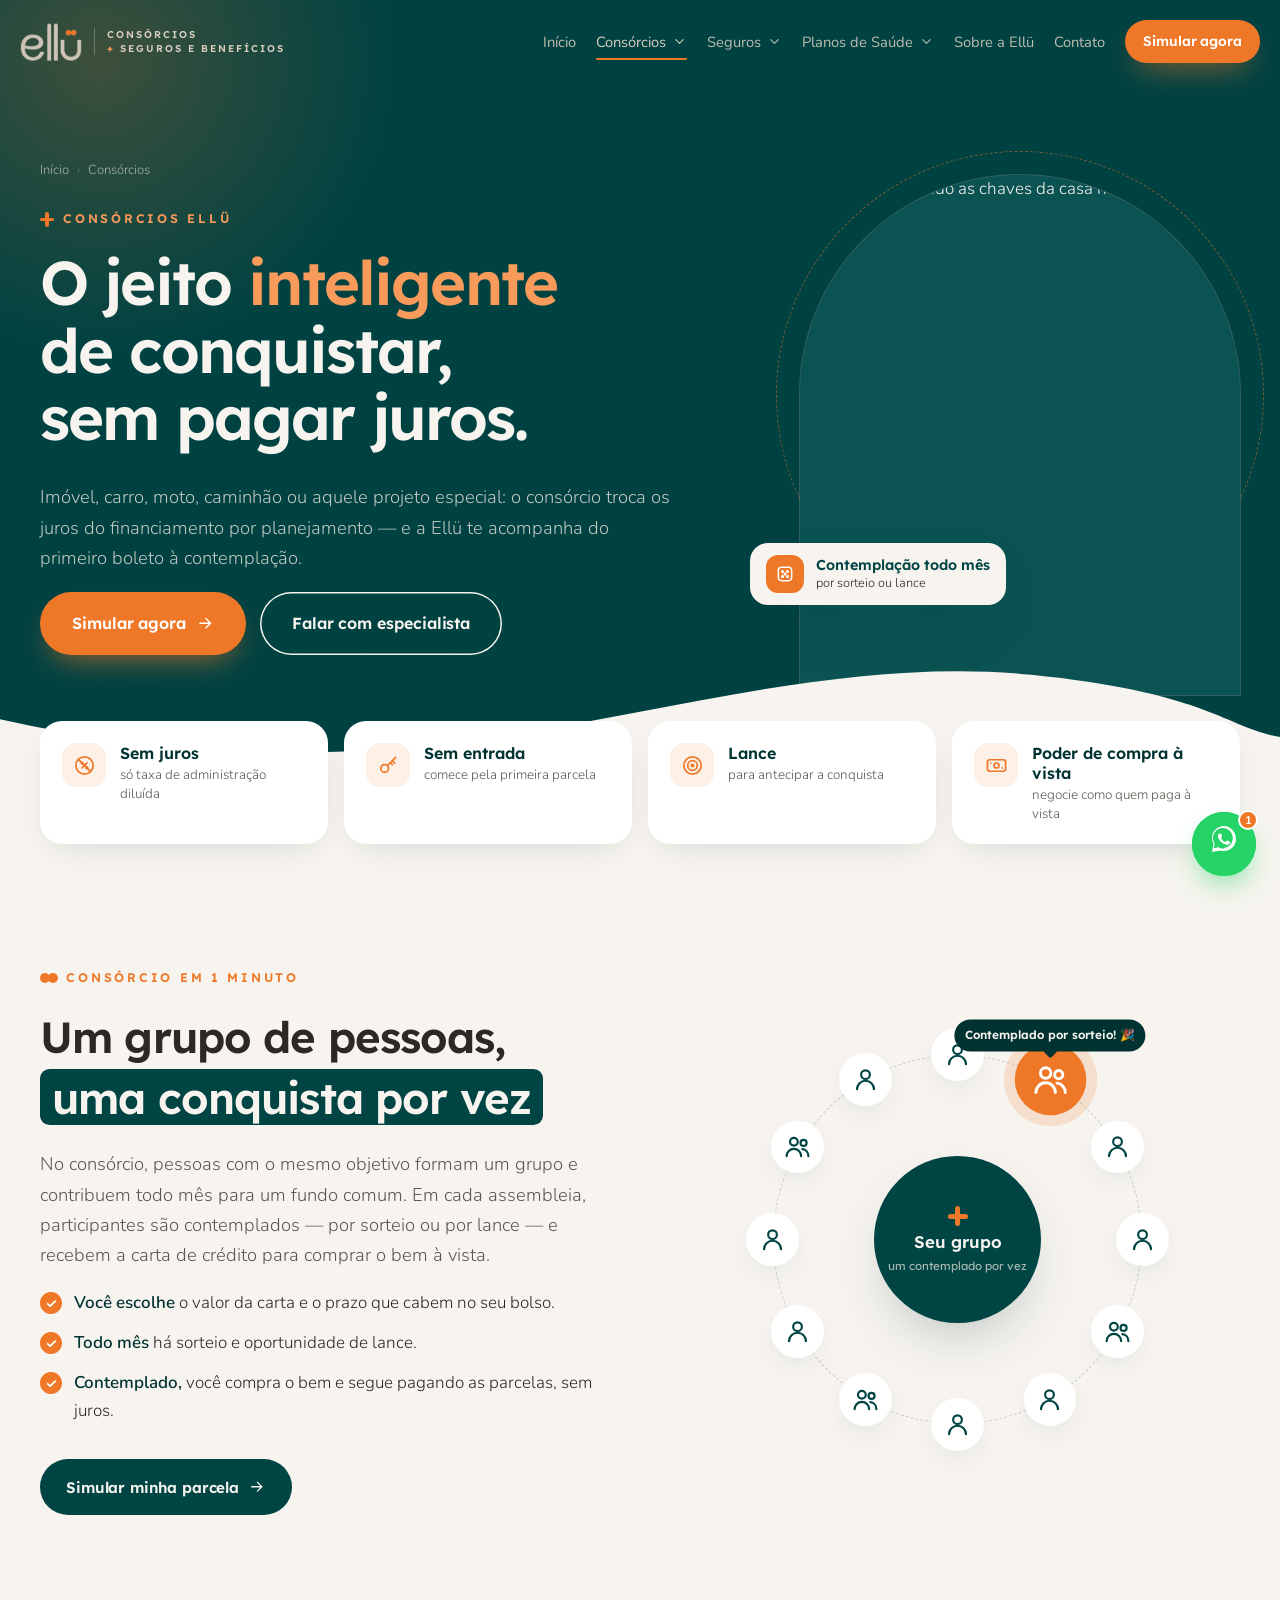
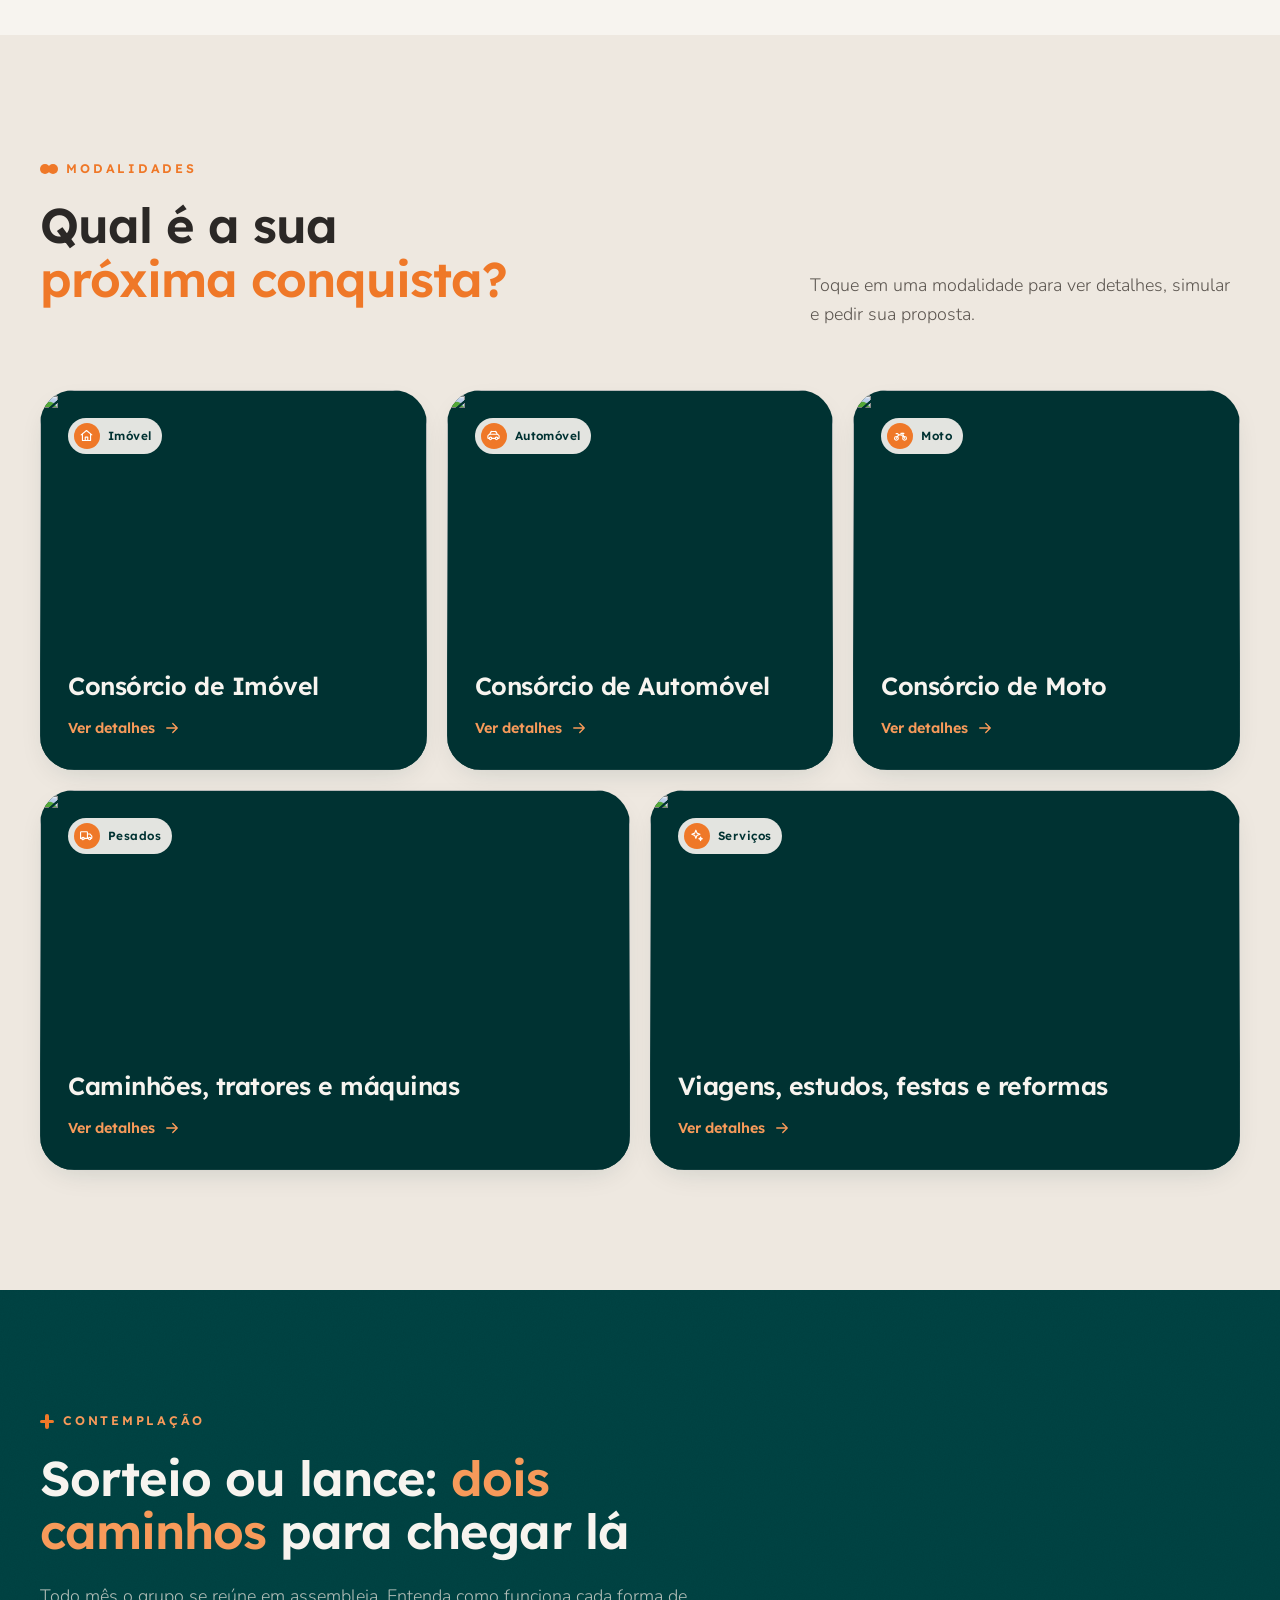
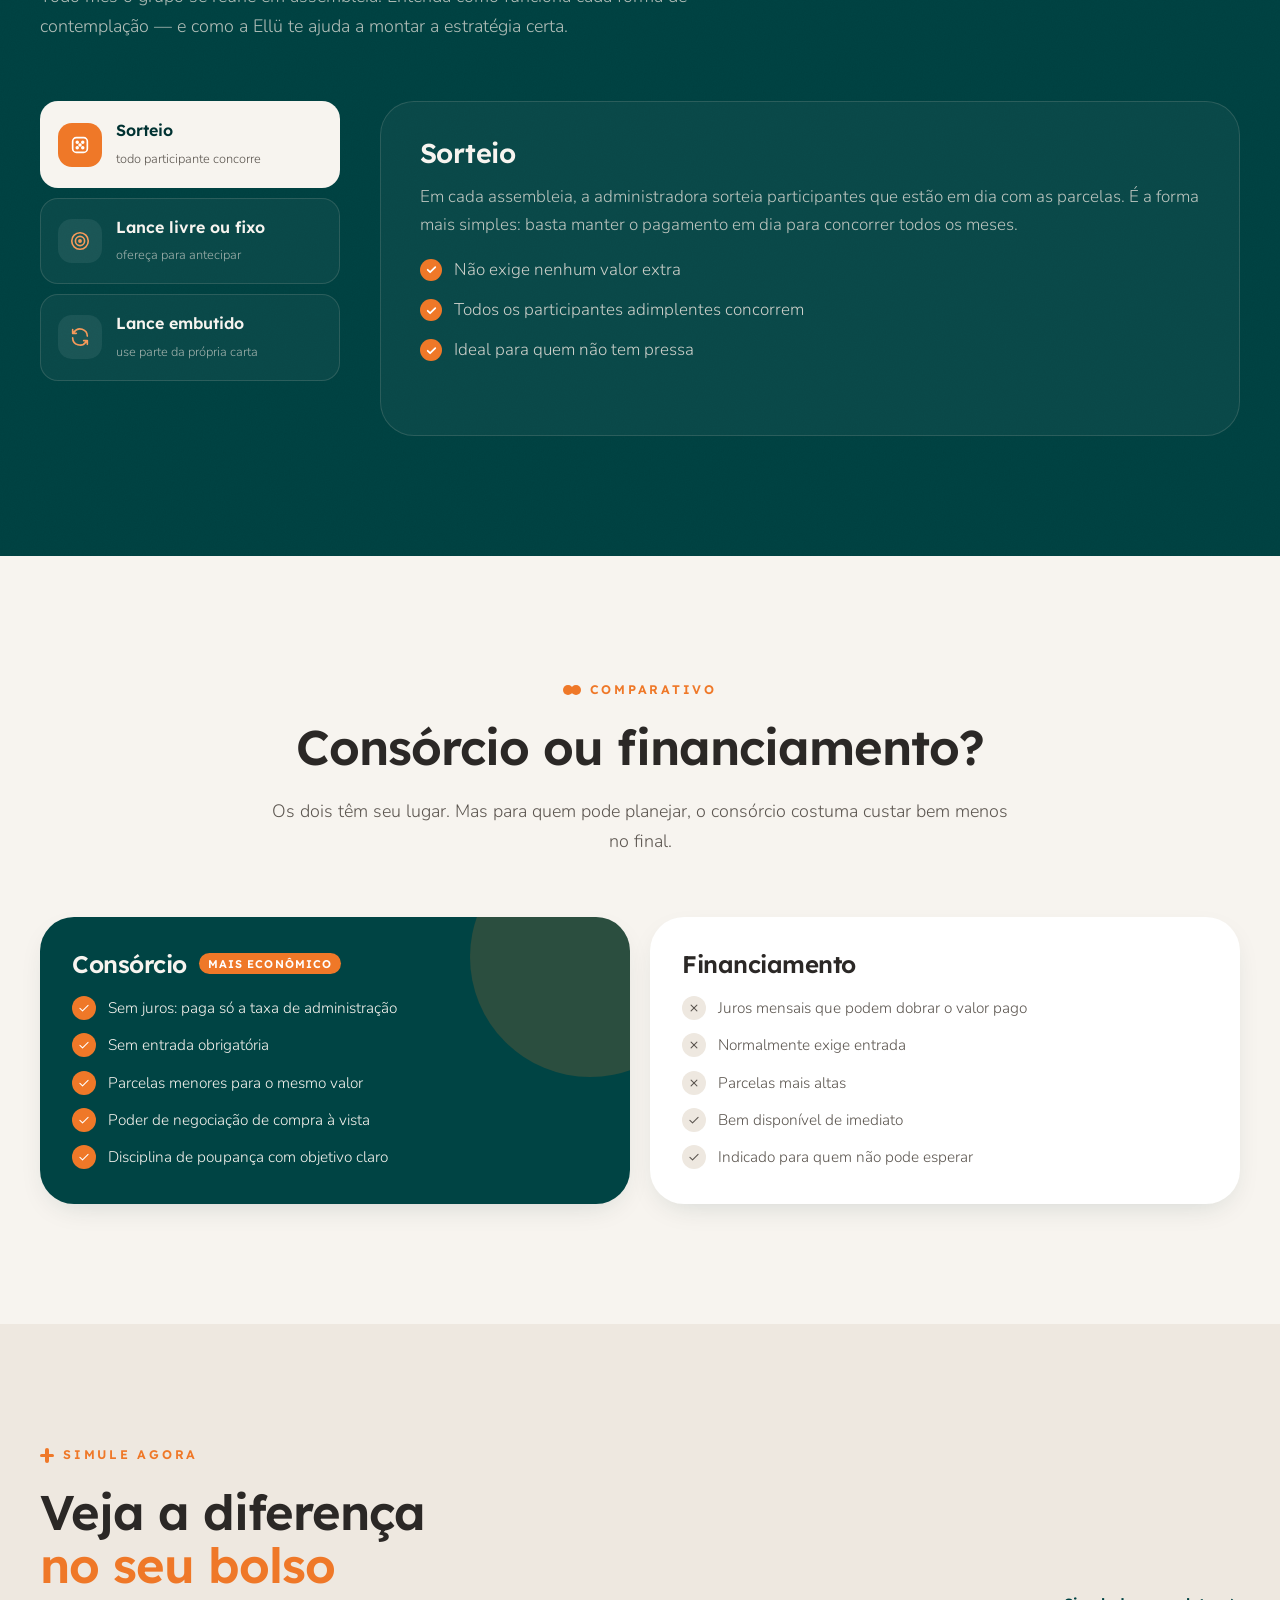
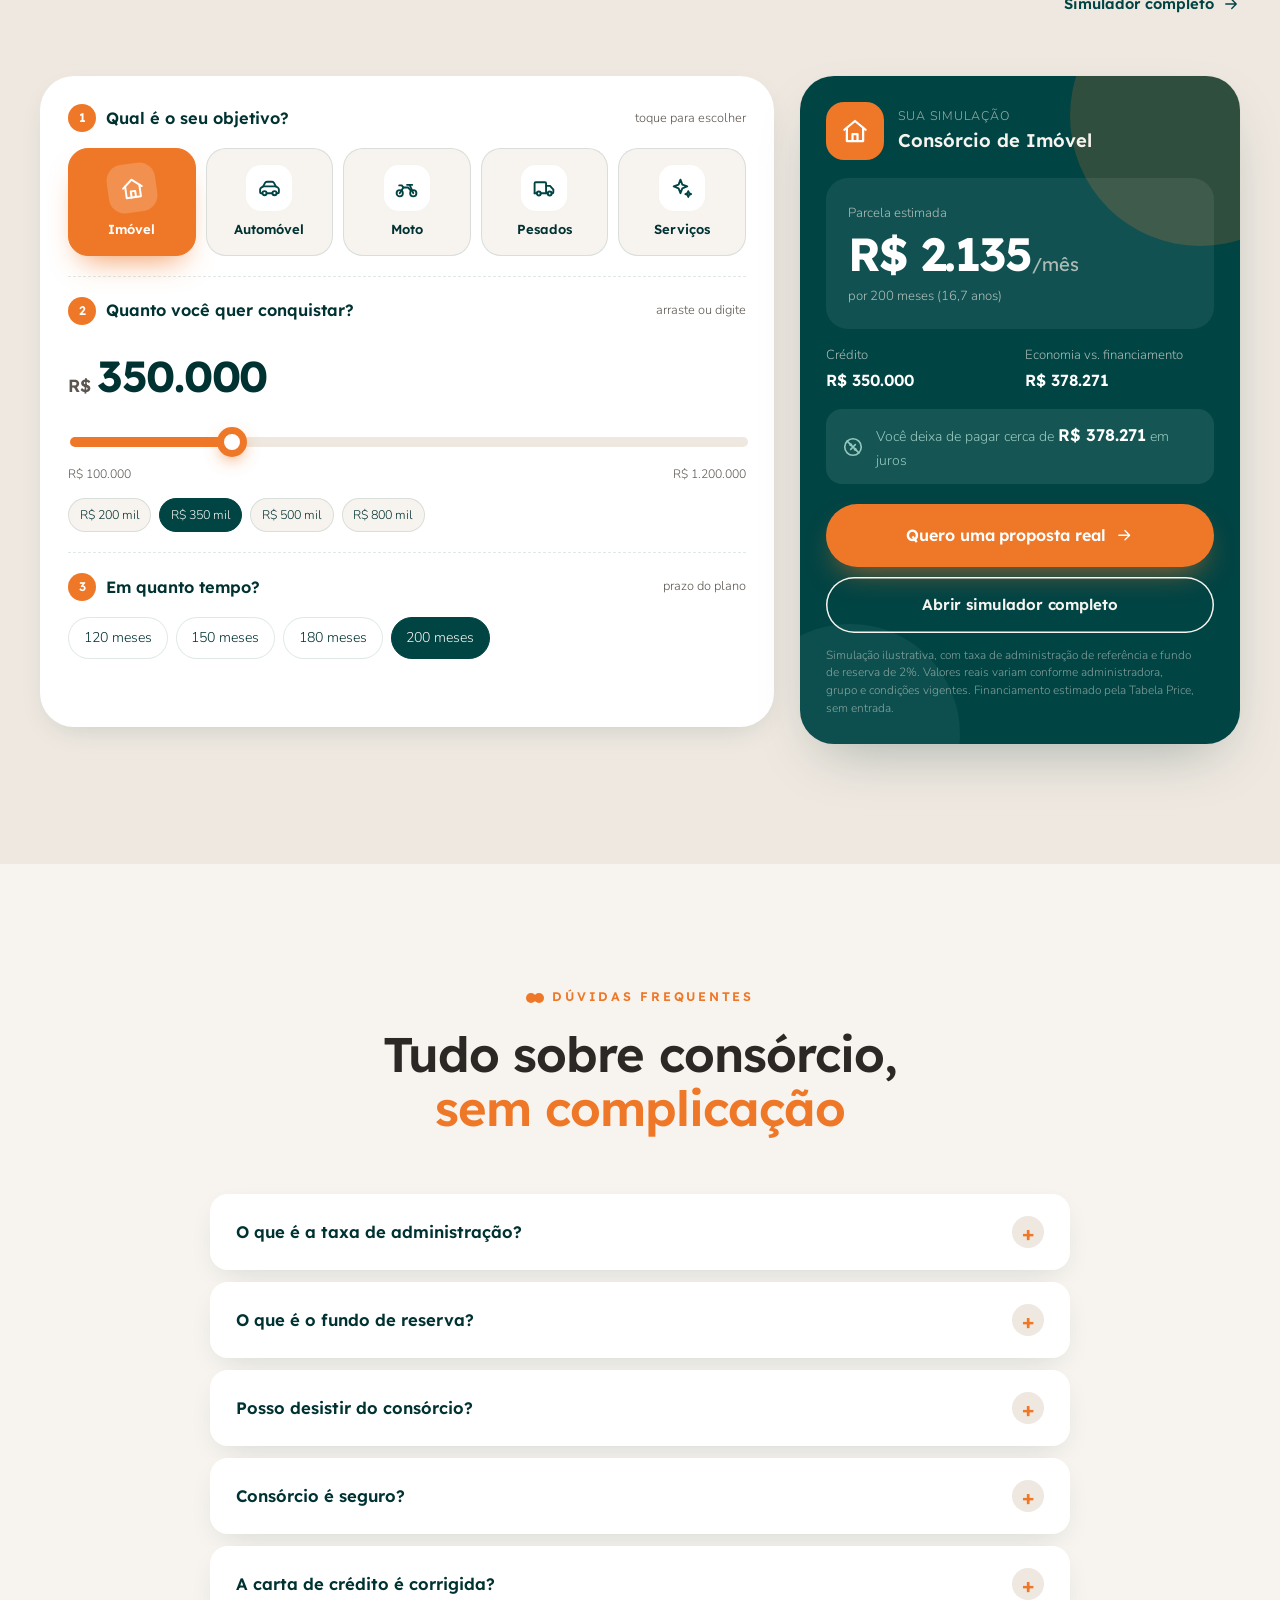
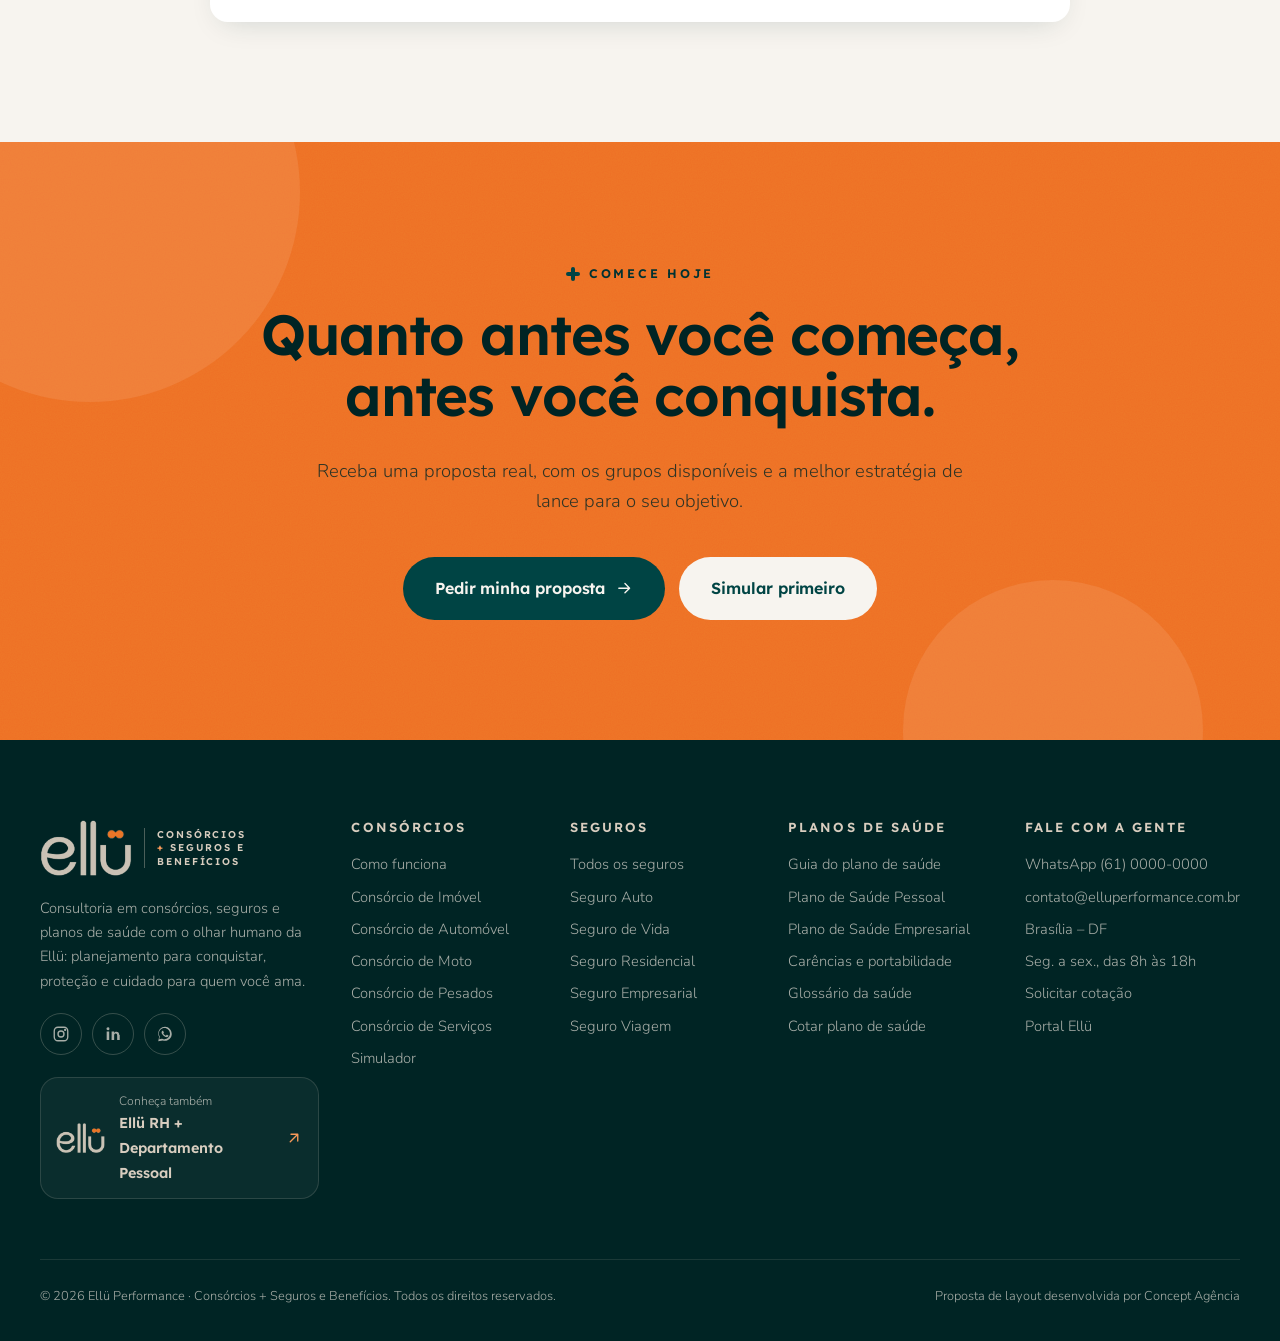
==== commit f7f3de60: "Consórcios + Seguros e Benefícios: nova frente de Planos de Saúde - Renomeia a frente para "Consórci" ====
--- a/consorcios.html
+++ b/consorcios.html
@@ -3,11 +3,13 @@
 <head>
   <meta charset="UTF-8">
   <meta name="viewport" content="width=device-width, initial-scale=1">
-  <title>Consórcios — Ellü Consórcios + Seguros</title>
+  <title>Consórcios — Ellü Consórcios + Seguros e Benefícios</title>
   <meta name="description" content="Consórcio de imóvel, automóvel, moto, pesados e serviços: conquiste sem juros e com planejamento, com a consultoria da Ellü.">
   <meta name="robots" content="noindex, nofollow">
   <meta name="theme-color" content="#004444">
-  <link rel="icon" href="assets/img/logo-green.png">
+  <link rel="icon" type="image/png" sizes="32x32" href="assets/img/favicon-32.png">
+  <link rel="icon" type="image/png" sizes="48x48" href="assets/img/favicon-48.png">
+  <link rel="icon" type="image/png" sizes="512x512" href="assets/img/favicon.png">
   <link rel="preconnect" href="https://fonts.googleapis.com">
   <link rel="preconnect" href="https://fonts.gstatic.com" crossorigin>
   <link href="https://fonts.googleapis.com/css2?family=Lexend:wght@300;400;500;600;700&family=Nunito:wght@400;500;600;700;800&display=swap" rel="stylesheet">
--- a/assets/css/style.css
+++ b/assets/css/style.css
@@ -1161,3 +1161,248 @@
 @keyframes unwipe { to { clip-path: circle(0 at 50% 50%); } }
 section[id], [id="cotar"], [id="simule"] { scroll-margin-top: 70px; }
 body.modal-open .wa { opacity: 0; pointer-events: none; }
+
+/* =========================================================
+   PLANOS DE SAÚDE (Ellü Benefícios)
+   Mesma família de cor da proteção (teal/menta) + a linha
+   de batimento (ECG) como motivo próprio.
+   ========================================================= */
+.footer-grid { grid-template-columns: 1.5fr 1fr 1fr 1.1fr 1.1fr; gap: 32px; }
+.site-footer .brand__sub { white-space: normal; }
+.wa__opts a:nth-child(5) { animation-delay: 1s; }
+
+/* Menu com o nome maior + "Planos de Saúde": header um pouco mais largo,
+   textos sem quebra e o seletor de frentes só aparece quando cabe */
+.brand__sub { white-space: nowrap; }
+@media (min-width: 1081px) {
+  .site-header > .container { width: min(1380px, 100% - 40px); }
+  .site-header .brand { flex: none; }
+  .nav { gap: 20px; }
+  .nav__link { white-space: nowrap; }
+  .front-switch { font-size: .68rem; }
+  .front-switch a { padding: .55em .85em; }
+}
+@media (min-width: 1081px) and (max-width: 1439px) { .front-switch { display: none; } }
+
+/* Foto da Cíntia no círculo: ela está à esquerda no original, então a imagem
+   é ampliada um pouco e posicionada para o rosto ficar no centro do círculo */
+.photo-stack .mini--face { background: #0B4A45; }
+.photo-stack .mini--face img { position: absolute; width: 120%; height: auto; max-width: none; left: -1%; top: -32%; }
+
+/* terceira aba ("Cuidar") na escolha rápida da home */
+.quick__card { grid-template-columns: 330px 1fr; }
+.tabs[data-on="2"] .pill { background: var(--green-800); }
+.quick__pane--saude .qchip:hover { border-color: var(--teal); background: var(--teal-50); }
+.quick__pane--saude .qchip:hover .ic { background: var(--green-800); }
+
+/* Linha de batimento: um pulso de luz que corre pela linha */
+.ecg { position: absolute; left: 0; width: 100%; height: 160px; pointer-events: none; z-index: 0; overflow: visible; }
+.ecg path { fill: none; stroke-linejoin: round; stroke-linecap: round; vector-effect: non-scaling-stroke; }
+.ecg .ecg__base { stroke: rgba(150,199,190,.14); stroke-width: 1.5; }
+.ecg .ecg__run { stroke: var(--mint); stroke-width: 2.5; stroke-dasharray: 14 100; stroke-dashoffset: 14; filter: drop-shadow(0 0 6px rgba(150,199,190,.9)); animation: ecgRun 5s linear infinite; }
+@keyframes ecgRun { 0% { stroke-dashoffset: 14; opacity: 0; } 6% { opacity: 1; } 88% { opacity: 1; } 100% { stroke-dashoffset: -100; opacity: 0; } }
+.ecg--hero { bottom: 9%; opacity: .9; }
+.ecg--band { top: 30px; opacity: .8; }
+.ecg--spot { top: 60px; opacity: .7; }
+
+.page-hero--saude .ph-visual .float-card--top { left: auto; right: -26px; bottom: auto; top: 70px; animation-delay: -3s; }
+.float-card--pulse .ico svg { animation: beat 1.6s ease-in-out infinite; }
+@keyframes beat { 0%, 40%, 100% { transform: scale(1); } 20% { transform: scale(1.25); } 30% { transform: scale(.95); } }
+
+/* Dois caminhos: pessoal x empresa */
+.tabs--paths { margin-top: 26px; }
+.path { display: none; grid-template-columns: .9fr 1.1fr; gap: 70px; align-items: center; animation: paneIn .6s var(--ease); }
+.path.is-on { display: grid; }
+.path h3 { font-size: clamp(1.7rem, 3vw, 2.4rem); color: var(--green-900); }
+.path > div > p { font-size: 1.05rem; }
+.path__tag {
+  position: absolute; right: 0; top: 30px; z-index: 2; display: inline-flex; align-items: center; gap: 8px; padding: .55em 1em .55em .55em; border-radius: 999px;
+  background: var(--teal); color: #fff; font-family: var(--font-display); font-weight: 600; font-size: .8rem; box-shadow: var(--shadow); animation: bob 6s ease-in-out infinite;
+}
+.path__tag i { width: 28px; height: 28px; border-radius: 50%; background: rgba(255,255,255,.18); display: grid; place-items: center; }
+.path__tag i svg { width: 16px; height: 16px; }
+.path__tag--o { background: var(--orange); }
+.doors { list-style: none; padding: 0; margin: 24px 0 30px; display: grid; gap: 10px; }
+.doors li { display: flex; gap: 16px; align-items: flex-start; background: #fff; border-radius: 20px; padding: 16px 18px; box-shadow: var(--shadow-soft); font-size: .93rem; color: var(--ink-soft); line-height: 1.5; transition: transform .35s var(--ease); }
+.doors li:hover { transform: translateX(6px); }
+.doors .n { width: 34px; height: 34px; border-radius: 50%; background: var(--teal-50); color: var(--teal); display: grid; place-items: center; font-family: var(--font-display); font-weight: 700; font-size: .9rem; flex: none; }
+.doors b { display: block; font-family: var(--font-display); color: var(--green-900); font-size: 1rem; margin-bottom: 2px; }
+.doors .n[data-ico] svg { width: 18px; height: 18px; }
+.duo-card .btn-row { margin-top: auto; }
+.duo-card .btn-row .btn { margin-top: 0; }
+.path.is-on .doors li { animation: recIn .6s var(--ease) both; }
+.path.is-on .doors li:nth-child(2) { animation-delay: .12s; }
+.path.is-on .doors li:nth-child(3) { animation-delay: .24s; }
+/* versão escura (home) */
+.on-dark .path h3 { color: var(--cream-50); }
+.on-dark .path > div > p { color: rgba(238,232,224,.75); }
+.on-dark .doors li { background: rgba(255,255,255,.05); box-shadow: inset 0 0 0 1px var(--line-dark); color: rgba(238,232,224,.72); }
+.on-dark .doors b { color: var(--cream-50); }
+.on-dark .doors .n { background: rgba(150,199,190,.16); color: var(--mint); }
+.sec--deep .photo-stack .mini { border-color: var(--green-900); }
+.on-dark .tabs { background: rgba(255,255,255,.07); }
+.on-dark .tabs button { color: rgba(238,232,224,.7); }
+.on-dark .tabs button.is-on { color: #fff; }
+
+/* Monte seu plano */
+.pb { display: grid; grid-template-columns: 1.2fr .8fr; gap: 26px; align-items: start; }
+.pb__panel { background: #fff; border-radius: var(--radius-lg); padding: 30px 32px; box-shadow: var(--shadow-soft); }
+.pb__row { padding: 18px 0; border-bottom: 1px dashed var(--line); display: grid; gap: 12px; }
+.pb__row:first-child { padding-top: 0; }
+.pb__row:last-child { border-bottom: 0; padding-bottom: 0; }
+.pb__q { display: flex; align-items: center; gap: 10px; font-family: var(--font-display); font-weight: 600; color: var(--green-900); font-size: 1rem; }
+.pb__q .n { width: 26px; height: 26px; border-radius: 50%; background: var(--teal); color: #fff; display: grid; place-items: center; font-size: .75rem; flex: none; }
+.seg { display: grid; grid-template-columns: 1fr 1fr; gap: 6px; background: var(--cream-100); border-radius: 18px; padding: 5px; }
+.seg button {
+  border: 0; background: none; border-radius: 14px; padding: .8em .9em; font-family: var(--font-display); font-weight: 600; font-size: .84rem; color: var(--ink-soft);
+  display: inline-flex; align-items: center; justify-content: center; gap: 8px; text-align: left; line-height: 1.25; transition: background .3s, color .3s, transform .35s var(--spring), box-shadow .3s;
+}
+.seg button svg { width: 18px; height: 18px; }
+.seg button:hover { color: var(--green-900); }
+.seg button.is-on { background: var(--green-800); color: var(--cream-50); box-shadow: 0 10px 20px -12px rgba(0,50,50,.7); }
+.seg button:active { transform: scale(.97); }
+.pb__result {
+  position: sticky; top: 100px; background: var(--green-800); color: var(--cream-50); border-radius: var(--radius-lg); padding: 30px 28px 24px; text-align: center;
+  box-shadow: 0 0 0 1px rgba(216,205,191,.16), var(--shadow); overflow: hidden; isolation: isolate;
+}
+.pb__result::before { content: ""; position: absolute; right: -90px; top: -90px; width: 260px; height: 260px; border-radius: 50%; background: rgba(150,199,190,.12); z-index: -1; }
+.gauge { width: min(260px, 100%); margin: 0 auto 6px; }
+.gauge svg { width: 100%; display: block; overflow: visible; }
+.gauge__track, .gauge__fill { fill: none; stroke-width: 16; stroke-linecap: round; }
+.gauge__track { stroke: rgba(255,255,255,.08); }
+.gauge__fill { stroke: url(#gg); stroke-dasharray: 2 100; transition: stroke-dasharray .9s var(--ease); }
+.gauge__needle { transform-box: view-box; transform-origin: 110px 110px; transform: rotate(-90deg); transition: transform 1s var(--spring); }
+.gauge__needle path { fill: var(--cream-50); }
+.gauge__needle circle { fill: var(--cream-50); stroke: var(--green-800); stroke-width: 4; }
+.gauge__scale { display: flex; justify-content: space-between; font-family: var(--font-display); font-weight: 700; font-size: .72rem; color: rgba(238,232,224,.5); padding: 4px 4px 0; }
+.pb__kick { display: block; font-size: .74rem; letter-spacing: .16em; text-transform: uppercase; color: var(--mint); font-family: var(--font-display); font-weight: 600; margin-top: 14px; }
+.pb__name { display: block; font-family: var(--font-display); font-size: 2.2rem; letter-spacing: -.03em; color: #fff; line-height: 1.1; margin: 4px 0 8px; }
+.pb__desc { font-size: .92rem; color: rgba(238,232,224,.78); margin-bottom: 14px; }
+.pb__why { list-style: none; padding: 0; margin: 0 0 20px; display: grid; gap: 6px; text-align: left; }
+.pb__why li { display: flex; gap: 10px; align-items: flex-start; font-size: .82rem; line-height: 1.4; padding: 8px 10px; border-radius: 12px; background: rgba(255,255,255,.05); color: rgba(238,232,224,.85); animation: recIn .45s var(--ease) both; }
+.pb__why li i { font-style: normal; font-size: .7rem; width: 20px; height: 20px; border-radius: 50%; display: grid; place-items: center; flex: none; margin-top: 1px; }
+.pb__why li.down i { background: rgba(150,199,190,.2); color: var(--mint); }
+.pb__why li.up i { background: rgba(239,120,40,.22); color: var(--orange-300); }
+.pb__why li.tip i { background: var(--sun); color: var(--green-950); }
+.pb__result .sim-note { text-align: left; }
+
+/* Carências: linha do tempo */
+#carencias { overflow: hidden; }
+#carencias > .container { position: relative; z-index: 1; }
+.ctime { position: relative; height: 190px; margin: 10px 0 0; }
+.ctime__track { position: absolute; left: 0; right: 0; top: 40px; height: 6px; border-radius: 6px; background: rgba(255,255,255,.08); overflow: hidden; }
+.ctime__fill { position: absolute; inset: 0; border-radius: 6px; background: linear-gradient(90deg, var(--mint), var(--teal) 45%, var(--sun) 75%, var(--orange)); transform: scaleX(0); transform-origin: left; transition: transform 2.4s cubic-bezier(.45, 0, .25, 1); }
+.ctime.is-on .ctime__fill { transform: scaleX(1); }
+.ctime__stop {
+  position: absolute; left: var(--x); top: 28px; width: 210px; transform: translateX(-50%) translateY(12px); display: flex; flex-direction: column; align-items: center; text-align: center; gap: 4px;
+  opacity: 0; transition: opacity .6s var(--ease), transform .7s var(--spring);
+}
+.ctime__stop:nth-child(2) { transform: translateX(-14px) translateY(12px); align-items: flex-start; text-align: left; transition-delay: .1s; }
+.ctime__stop:nth-child(3) { transition-delay: .85s; }
+.ctime__stop:nth-child(4) { transition-delay: 1.45s; }
+.ctime__stop:last-child { transform: translateX(calc(-100% + 14px)) translateY(12px); align-items: flex-end; text-align: right; transition-delay: 2.2s; }
+.ctime.is-on .ctime__stop { opacity: 1; transform: translateX(-50%); }
+.ctime.is-on .ctime__stop:nth-child(2) { transform: translateX(-14px); }
+.ctime.is-on .ctime__stop:last-child { transform: translateX(calc(-100% + 14px)); }
+.ctime__stop .dot { width: 28px; height: 28px; border-radius: 50%; background: var(--green-900); border: 3px solid var(--mint); box-shadow: 0 0 0 6px rgba(150,199,190,.14); margin-bottom: 14px; }
+.ctime__stop:nth-child(4) .dot { border-color: var(--sun); box-shadow: 0 0 0 6px rgba(242,169,59,.16); }
+.ctime__stop:last-child .dot { border-color: var(--orange); box-shadow: 0 0 0 6px rgba(239,120,40,.16); }
+.ctime__stop b { font-family: var(--font-display); font-size: 1.5rem; letter-spacing: -.02em; color: #fff; line-height: 1.1; }
+.ctime__stop > span:not(.dot) { font-size: .86rem; color: rgba(238,232,224,.72); line-height: 1.4; }
+.hacks { display: grid; grid-template-columns: 1fr 1fr; gap: 16px; margin-top: 40px; }
+.hack { display: flex; gap: 16px; align-items: flex-start; padding: 24px 26px; border-radius: var(--radius); background: rgba(255,255,255,.05); box-shadow: inset 0 0 0 1px var(--line-dark); font-size: .92rem; color: rgba(238,232,224,.75); transition: background .3s, transform .4s var(--ease); }
+.hack:hover { background: rgba(255,255,255,.08); transform: translateY(-4px); }
+.hack .ic { width: 48px; height: 48px; border-radius: 15px; background: var(--mint); color: var(--green-900); display: grid; place-items: center; flex: none; }
+.hack .ic svg { width: 24px; height: 24px; }
+.hack b { display: block; font-family: var(--font-display); color: #fff; font-size: 1.08rem; margin-bottom: 4px; }
+
+/* Glossário: cartões que viram */
+.flips { display: grid; grid-template-columns: repeat(4, 1fr); gap: 16px; }
+.flip { border: 0; background: none; padding: 0; height: 210px; perspective: 1000px; text-align: center; font: inherit; color: inherit; }
+.flip__in { position: relative; display: block; width: 100%; height: 100%; transform-style: preserve-3d; transition: transform .8s var(--spring); }
+.flip.is-flipped .flip__in { transform: rotateY(180deg); }
+@media (hover: hover) { .flip:hover .flip__in { transform: rotateY(180deg); } .flip.is-flipped:hover .flip__in { transform: none; } }
+.flip__f, .flip__b {
+  position: absolute; inset: 0; border-radius: var(--radius); padding: 24px 22px; display: flex; flex-direction: column; align-items: center; justify-content: center; gap: 10px;
+  -webkit-backface-visibility: hidden; backface-visibility: hidden;
+}
+.flip__f { background: #fff; box-shadow: var(--shadow-soft); }
+.flip__f .ic { width: 56px; height: 56px; border-radius: 18px; background: var(--teal-50); color: var(--teal); display: grid; place-items: center; }
+.flip__f .ic svg { width: 28px; height: 28px; }
+.flip__f b { font-family: var(--font-display); font-size: 1.2rem; color: var(--green-900); }
+.flip__f small { font-size: .78rem; color: var(--ink-soft); display: inline-flex; align-items: center; gap: 6px; }
+.flip__f small::after { content: "↻"; color: var(--orange); font-size: 1rem; }
+.flip__b { transform: rotateY(180deg); background: var(--green-800); color: var(--cream-50); font-size: .95rem; line-height: 1.5; box-shadow: var(--shadow); }
+.flip:nth-child(4n+2) .flip__b { background: var(--teal); color: #fff; }
+.flip:nth-child(4n+3) .flip__b { background: var(--orange); color: #fff; }
+.flip:nth-child(4n+4) .flip__b { background: var(--green-900); }
+.flip:focus-visible { outline: 3px solid var(--orange); outline-offset: 4px; border-radius: var(--radius); }
+
+/* chips de benefícios */
+.benefits { display: flex; flex-wrap: wrap; gap: 8px; margin: 4px 0 26px; }
+.benefit { display: inline-flex; align-items: center; gap: 8px; padding: .5em 1em .5em .5em; border-radius: 999px; background: #fff; box-shadow: var(--shadow-soft); font-family: var(--font-display); font-weight: 600; font-size: .84rem; color: var(--green-900); transition: transform .4s var(--spring); }
+.benefit i { width: 30px; height: 30px; border-radius: 50%; background: var(--teal-50); color: var(--teal); display: grid; place-items: center; }
+.benefit i svg { width: 17px; height: 17px; }
+.benefit:hover { transform: translateY(-3px) rotate(-2deg); }
+
+/* atalhos para o guia (páginas de plano) */
+.guide-links { display: grid; grid-template-columns: repeat(3, 1fr); gap: 16px; }
+.guide-link { display: flex; flex-direction: column; gap: 6px; padding: 26px 24px 22px; border-radius: var(--radius); background: #fff; box-shadow: var(--shadow-soft); font-size: .92rem; color: var(--ink-soft); transition: transform .4s var(--ease), box-shadow .4s, background .4s, color .4s; }
+.guide-link .ic { width: 50px; height: 50px; border-radius: 16px; background: var(--teal-50); color: var(--teal); display: grid; place-items: center; margin-bottom: 10px; transition: background .4s, color .4s, transform .5s var(--spring); }
+.guide-link .ic svg { width: 25px; height: 25px; }
+.guide-link b { font-family: var(--font-display); font-size: 1.15rem; color: var(--green-900); transition: color .4s; }
+.guide-link > i { width: 20px; height: 20px; margin-top: 10px; color: var(--teal); transition: transform .35s var(--ease), color .4s; }
+.guide-link:hover { transform: translateY(-6px); background: var(--green-800); color: rgba(238,232,224,.78); box-shadow: var(--shadow); }
+.guide-link:hover b { color: var(--cream-50); }
+.guide-link:hover .ic { background: var(--mint); color: var(--green-900); transform: rotate(-8deg) scale(1.06); }
+.guide-link:hover > i { color: var(--mint); transform: translateX(5px); }
+
+/* Home: destaque de planos de saúde */
+.spot { overflow: hidden; }
+.spot > .container { position: relative; z-index: 1; }
+.spot .sec-head { margin-bottom: 40px; }
+.spot__new { display: inline-block; background: var(--orange); color: #fff; font-size: .68rem; letter-spacing: .1em; padding: .3em .7em; border-radius: 999px; margin-left: 4px; }
+
+@media (max-width: 1080px) {
+  .quick__card { grid-template-columns: 1fr; }
+  .footer-grid { grid-template-columns: 1fr 1fr 1fr; }
+  .footer-grid > div:first-child { grid-column: 1 / -1; }
+  .flips { grid-template-columns: repeat(2, 1fr); }
+  .pb { grid-template-columns: 1fr; }
+  .pb__result { position: relative; top: 0; }
+}
+@media (max-width: 900px) {
+  .path { grid-template-columns: 1fr; gap: 30px; }
+  .path .photo-stack { max-width: 400px; }
+  .hacks, .guide-links { grid-template-columns: 1fr; }
+  .page-hero--saude .ph-visual .float-card--top { right: -10px; top: 40px; }
+  .ecg--hero { display: none; }
+}
+@media (max-width: 760px) {
+  .ctime { height: auto; display: grid; gap: 26px; padding: 6px 0 6px 48px; }
+  .ctime__track { left: 15px; right: auto; top: 0; bottom: 0; width: 6px; height: auto; }
+  .ctime__fill { transform: scaleY(0); transform-origin: top; }
+  .ctime.is-on .ctime__fill { transform: scaleY(1); }
+  .ctime__stop, .ctime__stop:nth-child(2), .ctime__stop:last-child { position: relative; left: auto; top: auto; width: auto; transform: translateX(10px); align-items: flex-start; text-align: left; }
+  .ctime.is-on .ctime__stop, .ctime.is-on .ctime__stop:nth-child(2), .ctime.is-on .ctime__stop:last-child { transform: none; }
+  .ctime__stop .dot { position: absolute; left: -46px; top: 2px; margin: 0; }
+}
+@media (max-width: 640px) {
+  .footer-grid { grid-template-columns: 1fr; }
+  .quick__card { grid-template-columns: 1fr; }
+  .tabs--paths { width: 100%; }
+  .tabs--paths button { font-size: .76rem; }
+  .flips { grid-template-columns: 1fr 1fr; gap: 10px; }
+  .flip { height: 190px; }
+  .flip__f, .flip__b { padding: 16px 12px; }
+  .flip__f b { font-size: 1rem; }
+  .flip__b { font-size: .8rem; }
+  .pb__panel { padding: 22px 18px; border-radius: 26px; }
+  .seg button { font-size: .76rem; padding: .75em .5em; flex-direction: column; gap: 4px; text-align: center; }
+  .pb__row { padding: 14px 0; gap: 10px; }
+  .pb__q { font-size: .92rem; }
+  .pb__result { padding: 24px 20px; border-radius: 26px; }
+  .doors li { padding: 14px; }
+  .path__tag { top: 10px; font-size: .72rem; }
+  .ecg { height: 110px; }
+}
